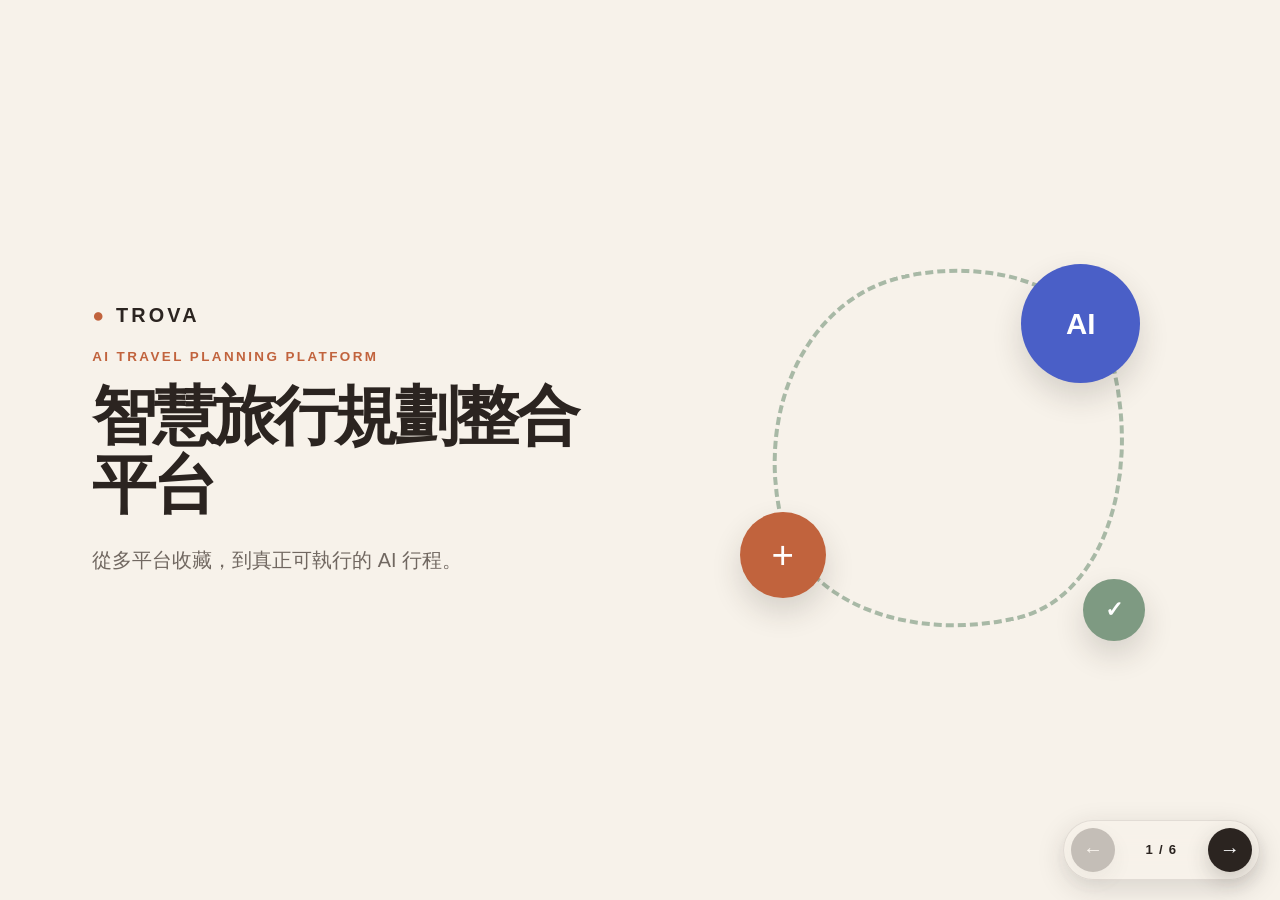
==== trova-slides.html @ 58d669e3 "project slide" ====
<!doctype html>
<html lang="zh-Hant">
<head>
  <meta charset="utf-8">
  <meta name="viewport" content="width=device-width, initial-scale=1">
  <title>Trova｜智慧旅行規劃整合平台</title>
  <style>
    :root {
      --cream: #f7f2ea;
      --terracotta: #c1633d;
      --indigo: #4a5fc7;
      --sage: #7e9a82;
      --warm-black: #2b2420;
      --muted: #716861;
      --paper: #fffdf9;
      --shadow: 0 24px 70px rgba(43, 36, 32, .18);
    }

    * { box-sizing: border-box; }

    html, body {
      width: 100%;
      height: 100%;
      margin: 0;
      overflow: hidden;
      background: #ddd5ca;
      color: var(--warm-black);
      font-family: "Noto Sans TC", "Microsoft JhengHei", sans-serif;
    }

    body {
      display: block;
    }

    .deck {
      position: relative;
      width: 100vw;
      height: 100vh;
      height: 100dvh;
      overflow: hidden;
      background: var(--cream);
    }

    .slide {
      position: absolute;
      inset: 0;
      display: grid;
      padding: 6.6% 7.2%;
      opacity: 0;
      visibility: hidden;
      transform: translateX(3%);
      transition: opacity .38s ease, transform .38s ease, visibility .38s;
      pointer-events: none;
    }

    .slide.active {
      opacity: 1;
      visibility: visible;
      transform: translateX(0);
      pointer-events: auto;
    }

    .eyebrow {
      margin: 0 0 1.1rem;
      color: var(--terracotta);
      font-size: clamp(.7rem, 1.05vw, 1.05rem);
      font-weight: 700;
      letter-spacing: .18em;
      text-transform: uppercase;
    }

    h1, h2, p { margin-top: 0; }

    .cover {
      grid-template-columns: 1.13fr .87fr;
      align-items: center;
    }

    .brand {
      margin: 0 0 1.4rem;
      font-size: clamp(1rem, 1.55vw, 1.55rem);
      font-weight: 800;
      letter-spacing: .16em;
    }

    .brand span { color: var(--terracotta); }

    .cover h1 {
      max-width: 8.5em;
      margin-bottom: 1.5rem;
      font-size: clamp(2.4rem, 5vw, 5.1rem);
      line-height: 1.08;
      letter-spacing: -.055em;
    }

    .subtitle {
      max-width: 28em;
      color: var(--muted);
      font-size: clamp(.95rem, 1.55vw, 1.5rem);
      line-height: 1.65;
    }

    .route-art {
      position: relative;
      width: 100%;
      aspect-ratio: 1;
    }

    .route-line {
      position: absolute;
      inset: 12%;
      border: clamp(3px, .34vw, 5px) dashed rgba(126, 154, 130, .65);
      border-radius: 48% 52% 42% 58% / 58% 38% 62% 42%;
      transform: rotate(-13deg);
    }

    .node {
      position: absolute;
      display: grid;
      place-items: center;
      width: 18%;
      aspect-ratio: 1;
      border-radius: 50%;
      color: white;
      font-weight: 800;
      box-shadow: 0 14px 30px rgba(43, 36, 32, .16);
    }

    .node.start { left: 6%; bottom: 19%; background: var(--terracotta); }
    .node.ai { right: 10%; top: 11%; width: 25%; background: var(--indigo); }
    .node.end { right: 9%; bottom: 10%; width: 13%; background: var(--sage); }
    .node.ai::after { content: "AI"; font-size: clamp(1rem, 2.3vw, 2.3rem); }
    .node.start::after { content: "+"; font-size: clamp(1.3rem, 3vw, 3rem); font-weight: 400; }
    .node.end::after { content: "✓"; font-size: clamp(.8rem, 1.7vw, 1.7rem); }

    .problem {
      grid-template-rows: auto 1fr;
      gap: 5.5%;
    }

    .problem-header {
      display: flex;
      align-items: flex-end;
      justify-content: space-between;
      gap: 3rem;
    }

    .problem h2 {
      max-width: 12em;
      margin-bottom: 0;
      font-size: clamp(2rem, 4.15vw, 4.15rem);
      line-height: 1.12;
      letter-spacing: -.05em;
    }

    .slide-index {
      padding-bottom: .4rem;
      color: var(--sage);
      font-size: clamp(.8rem, 1.1vw, 1.1rem);
      font-weight: 700;
      letter-spacing: .12em;
    }

    .journey {
      display: grid;
      grid-template-columns: 1fr auto 1fr auto 1fr;
      align-items: stretch;
      gap: 2.2%;
    }

    .card {
      position: relative;
      display: grid;
      grid-template-rows: auto 1fr auto;
      align-items: start;
      min-width: 0;
      padding: 9% 9% 8%;
      overflow: hidden;
      border: 1px solid rgba(43, 36, 32, .09);
      border-radius: 1.2rem;
      background: var(--paper);
    }

    .card > div:first-of-type {
      align-self: center;
    }

    .card::before {
      content: attr(data-step);
      color: var(--sage);
      font-size: clamp(.7rem, .9vw, .9rem);
      font-weight: 800;
      letter-spacing: .15em;
    }

    .card h3 {
      margin: 1.1rem 0 .8rem;
      font-size: clamp(1.05rem, 1.75vw, 1.75rem);
      line-height: 1.25;
    }

    .card p {
      margin-bottom: 0;
      color: var(--muted);
      font-size: clamp(.7rem, 1.03vw, 1.03rem);
      line-height: 1.6;
    }

    .platforms {
      align-self: end;
      display: flex;
      flex-wrap: wrap;
      gap: .45rem;
      min-height: 4.9rem;
      margin-top: 1.1rem;
    }

    .platforms.spacer {
      visibility: hidden;
      pointer-events: none;
    }

    .platforms span {
      padding: .4em .7em;
      border-radius: 999px;
      background: var(--cream);
      color: var(--warm-black);
      font-size: clamp(.55rem, .76vw, .76rem);
      font-weight: 700;
    }

    .card.dark { background: var(--warm-black); color: var(--cream); }
    .card.dark::before { color: #b8cbb8; }
    .card.dark p { color: #d9d1c8; }

    .card.indigo {
      border-color: transparent;
      background: var(--indigo);
      color: white;
    }
    .card.indigo::before, .card.indigo p { color: #e6e9ff; }

    .arrow {
      display: grid;
      place-items: center;
      color: var(--terracotta);
      font-size: clamp(1.1rem, 1.8vw, 1.8rem);
      font-weight: 800;
    }

    .research {
      grid-template-rows: auto 1fr;
      gap: 5.5%;
    }

    .research-header {
      display: flex;
      align-items: flex-end;
      justify-content: space-between;
      gap: 3rem;
    }

    .research h2 {
      max-width: 13em;
      margin-bottom: 0;
      font-size: clamp(2rem, 4.15vw, 4.15rem);
      line-height: 1.12;
      letter-spacing: -.05em;
    }

    .research-flow {
      position: relative;
      display: grid;
      grid-template-columns: 1.12fr .88fr;
      align-items: stretch;
      gap: 7%;
      min-height: 0;
    }

    .research-flow::after {
      content: "→";
      position: absolute;
      left: 56%;
      top: 50%;
      display: grid;
      place-items: center;
      width: 5%;
      color: var(--terracotta);
      font-size: clamp(1.3rem, 2vw, 2rem);
      font-weight: 900;
      transform: translate(-50%, -50%);
    }

    .findings {
      display: grid;
      grid-template-columns: 1fr;
      grid-template-rows: repeat(3, 1fr);
      gap: .8rem;
    }

    .finding {
      display: grid;
      grid-template-columns: auto 1fr;
      align-items: start;
      gap: .75rem;
      padding: 1rem;
      border: 1px solid rgba(43, 36, 32, .1);
      border-radius: 1rem;
      background: var(--paper);
    }

    .finding-id {
      display: grid;
      place-items: center;
      min-width: 2.65rem;
      height: 2rem;
      padding: 0 .45rem;
      border-radius: 999px;
      background: rgba(193, 99, 61, .12);
      color: var(--terracotta);
      font-size: clamp(.62rem, .85vw, .85rem);
      font-weight: 900;
    }

    .finding p {
      align-self: center;
      margin: 0;
      font-size: clamp(.72rem, 1.03vw, 1.03rem);
      font-weight: 700;
      line-height: 1.48;
    }

    .bottleneck {
      position: relative;
      display: grid;
      place-items: center;
    }

    .bottleneck::before,
    .bottleneck::after {
      content: "";
      position: absolute;
      left: 50%;
      width: 60%;
      height: 35%;
      border-right: 3px solid var(--terracotta);
      border-left: 3px solid var(--terracotta);
      opacity: .5;
      transform: translateX(-50%);
    }

    .bottleneck::before {
      top: 3%;
      clip-path: polygon(0 0, 100% 0, 62% 100%, 38% 100%);
      background: rgba(193, 99, 61, .08);
    }

    .bottleneck::after {
      bottom: 3%;
      clip-path: polygon(38% 0, 62% 0, 100% 100%, 0 100%);
      background: rgba(193, 99, 61, .08);
    }

    .bottleneck-core {
      z-index: 1;
      display: grid;
      place-items: center;
      width: 92%;
      aspect-ratio: 1;
      padding: 12%;
      border-radius: 50%;
      background: var(--warm-black);
      color: var(--cream);
      text-align: center;
      box-shadow: 0 15px 35px rgba(43, 36, 32, .22);
    }

    .bottleneck-core small {
      display: block;
      margin-bottom: .35rem;
      color: #c9beb4;
      font-size: clamp(.5rem, .72vw, .72rem);
      font-weight: 800;
      letter-spacing: .12em;
    }

    .bottleneck-core strong {
      font-size: clamp(.95rem, 1.55vw, 1.55rem);
      line-height: 1.25;
    }

    .research-conclusion {
      position: relative;
      display: flex;
      flex-direction: column;
      justify-content: center;
      padding: 10%;
      overflow: hidden;
      border-radius: 1.2rem;
      background: var(--indigo);
      color: white;
    }

    .research-conclusion::after {
      content: "02";
      position: absolute;
      right: -.03em;
      bottom: -.28em;
      color: rgba(255, 255, 255, .08);
      font-size: clamp(6rem, 12vw, 12rem);
      font-weight: 900;
      line-height: 1;
    }

    .research-conclusion .label {
      position: relative;
      z-index: 1;
      margin-bottom: 1.25rem;
      color: #dfe3ff;
      font-size: clamp(.65rem, .85vw, .85rem);
      font-weight: 800;
      letter-spacing: .15em;
    }

    .research-conclusion strong {
      position: relative;
      z-index: 1;
      font-size: clamp(1.25rem, 2.15vw, 2.15rem);
      line-height: 1.38;
    }

    .research-conclusion strong span { color: #ffd7c7; }

    .persona-slide {
      grid-template-rows: auto 1fr auto;
      gap: 4.5%;
    }

    .persona-header {
      display: flex;
      align-items: flex-end;
      justify-content: space-between;
      gap: 3rem;
    }

    .persona-slide h2 {
      max-width: 13em;
      margin-bottom: 0;
      font-size: clamp(2rem, 4.15vw, 4.15rem);
      line-height: 1.12;
      letter-spacing: -.05em;
    }

    .persona-grid {
      display: grid;
      grid-template-columns: 1fr 1fr;
      gap: 2.2%;
      min-height: 0;
    }

    .persona {
      display: grid;
      grid-template-columns: auto 1fr;
      align-items: center;
      gap: 6%;
      padding: 5.5%;
      border: 1px solid rgba(43, 36, 32, .1);
      border-radius: 1.25rem;
      background: var(--paper);
    }

    .persona-avatar {
      position: relative;
      display: grid;
      place-items: center;
      width: clamp(5rem, 9vw, 9rem);
      aspect-ratio: 1;
      border-radius: 50%;
      color: white;
    }

    .persona-a .persona-avatar { background: var(--terracotta); }
    .persona-b .persona-avatar { background: var(--sage); }

    .persona-avatar::before {
      content: "";
      position: absolute;
      top: 20%;
      width: 28%;
      aspect-ratio: 1;
      border-radius: 50%;
      background: currentColor;
    }

    .persona-avatar::after {
      content: "";
      position: absolute;
      bottom: 18%;
      width: 54%;
      height: 34%;
      border-radius: 55% 55% 30% 30%;
      background: currentColor;
    }

    .persona-number {
      position: absolute;
      right: -.15rem;
      bottom: .15rem;
      z-index: 1;
      display: grid;
      place-items: center;
      width: 2.1rem;
      height: 2.1rem;
      border: 3px solid var(--paper);
      border-radius: 50%;
      background: var(--warm-black);
      color: white;
      font-size: .65rem;
      font-weight: 900;
    }

    .persona-role {
      margin-bottom: .45rem;
      color: var(--terracotta);
      font-size: clamp(.58rem, .78vw, .78rem);
      font-weight: 900;
      letter-spacing: .14em;
    }

    .persona-b .persona-role { color: var(--sage); }

    .persona h3 {
      margin: 0 0 .9rem;
      font-size: clamp(1.25rem, 2vw, 2rem);
    }

    .persona p {
      margin-bottom: 1rem;
      color: var(--muted);
      font-size: clamp(.75rem, 1.08vw, 1.08rem);
      line-height: 1.55;
    }

    .persona-tags {
      display: flex;
      flex-wrap: wrap;
      gap: .45rem;
    }

    .persona-tags span {
      padding: .42em .7em;
      border-radius: 999px;
      background: var(--cream);
      font-size: clamp(.55rem, .74vw, .74rem);
      font-weight: 800;
    }

    .shared-need {
      position: relative;
      display: grid;
      grid-template-columns: auto 1fr;
      align-items: center;
      gap: 1.25rem;
      width: 72%;
      justify-self: center;
      padding: 1.15rem 1.5rem;
      border-radius: 1rem;
      background: var(--indigo);
      color: white;
      box-shadow: 0 14px 35px rgba(74, 95, 199, .2);
    }

    .shared-need::before,
    .shared-need::after {
      content: "";
      position: absolute;
      top: -1.6rem;
      width: 34%;
      height: 1.6rem;
      border-top: 2px solid rgba(74, 95, 199, .45);
    }

    .shared-need::before {
      left: 13%;
      border-left: 2px solid rgba(74, 95, 199, .45);
      border-radius: .8rem 0 0 0;
    }

    .shared-need::after {
      right: 13%;
      border-right: 2px solid rgba(74, 95, 199, .45);
      border-radius: 0 .8rem 0 0;
    }

    .shared-label {
      color: #dfe3ff;
      font-size: clamp(.58rem, .76vw, .76rem);
      font-weight: 900;
      letter-spacing: .14em;
      white-space: nowrap;
    }

    .shared-need strong {
      font-size: clamp(.92rem, 1.35vw, 1.35rem);
      line-height: 1.4;
    }

    .persona-focus-grid {
      display: grid;
      grid-template-columns: .78fr 1.08fr .88fr;
      gap: 2.2%;
      min-height: 0;
    }

    .persona-profile,
    .persona-details,
    .core-question {
      min-height: 0;
      border-radius: 1.2rem;
    }

    .persona-profile {
      display: flex;
      flex-direction: column;
      align-items: center;
      justify-content: center;
      padding: 9%;
      background: var(--warm-black);
      color: var(--cream);
      text-align: center;
    }

    .persona-profile .persona-avatar {
      width: clamp(5.5rem, 10vw, 10rem);
      margin-bottom: 1.25rem;
      background: var(--terracotta);
    }

    .persona-profile .persona-avatar::before,
    .persona-profile .persona-avatar::after { color: white; }

    .persona-profile .persona-role {
      color: #d7c8bd;
    }

    .persona-profile h3 {
      margin: 0 0 1.2rem;
      font-size: clamp(1.45rem, 2.35vw, 2.35rem);
    }

    .persona-attributes {
      display: flex;
      flex-wrap: wrap;
      justify-content: center;
      gap: .45rem;
    }

    .persona-attributes span {
      padding: .42em .68em;
      border: 1px solid rgba(255, 255, 255, .14);
      border-radius: 999px;
      color: #e7ddd5;
      font-size: clamp(.54rem, .72vw, .72rem);
      font-weight: 800;
    }

    .persona-details {
      display: grid;
      grid-template-rows: 1fr 1fr;
      gap: .8rem;
    }

    .persona-detail {
      display: grid;
      grid-template-columns: auto 1fr;
      align-items: center;
      gap: 1rem;
      padding: 6.5%;
      border: 1px solid rgba(43, 36, 32, .1);
      border-radius: 1rem;
      background: var(--paper);
    }

    .detail-mark {
      display: grid;
      place-items: center;
      width: 3rem;
      height: 3rem;
      border-radius: 50%;
      background: rgba(126, 154, 130, .16);
      color: var(--sage);
      font-size: 1.15rem;
      font-weight: 900;
    }

    .persona-detail.pain .detail-mark {
      background: rgba(193, 99, 61, .13);
      color: var(--terracotta);
    }

    .persona-detail small {
      display: block;
      margin-bottom: .42rem;
      color: var(--sage);
      font-size: clamp(.55rem, .72vw, .72rem);
      font-weight: 900;
      letter-spacing: .14em;
    }

    .persona-detail.pain small { color: var(--terracotta); }

    .persona-detail p {
      margin: 0;
      color: var(--muted);
      font-size: clamp(.72rem, 1vw, 1rem);
      font-weight: 700;
      line-height: 1.52;
    }

    .core-question {
      position: relative;
      display: flex;
      flex-direction: column;
      justify-content: center;
      padding: 10%;
      overflow: hidden;
      background: var(--indigo);
      color: white;
    }

    .core-question::after {
      content: "?";
      position: absolute;
      right: -.03em;
      bottom: -.28em;
      color: rgba(255, 255, 255, .08);
      font-size: clamp(8rem, 15vw, 15rem);
      font-weight: 900;
      line-height: 1;
    }

    .core-question small {
      position: relative;
      z-index: 1;
      margin-bottom: 1.25rem;
      color: #dfe3ff;
      font-size: clamp(.6rem, .8vw, .8rem);
      font-weight: 900;
      letter-spacing: .15em;
    }

    .core-question strong {
      position: relative;
      z-index: 1;
      font-size: clamp(1.2rem, 2vw, 2rem);
      line-height: 1.48;
    }

    .core-question strong span { color: #ffd7c7; }

    .decision-slide {
      grid-template-rows: auto 1fr auto;
      gap: 4.2%;
    }

    .decision-header {
      display: flex;
      align-items: flex-end;
      justify-content: space-between;
      gap: 3rem;
    }

    .decision-slide h2 {
      max-width: 13em;
      margin-bottom: 0;
      font-size: clamp(2rem, 4.15vw, 4.15rem);
      line-height: 1.12;
      letter-spacing: -.05em;
    }

    .decision-flow {
      display: grid;
      grid-template-columns: 1fr .72fr 1fr;
      gap: 2.2%;
      align-self: center;
      width: 100%;
      height: auto;
      min-height: 0;
    }

    .false-finish,
    .true-finish,
    .decision-gap {
      min-height: 0;
      border-radius: 1.2rem;
    }

    .false-finish,
    .true-finish {
      display: grid;
      grid-template-rows: auto auto;
      align-content: center;
      gap: 1.1rem;
      padding: 5.5%;
      border: 1px solid rgba(43, 36, 32, .1);
      background: var(--paper);
    }

    .true-finish {
      border-color: transparent;
      background: var(--indigo);
      color: white;
    }

    .flow-label {
      display: flex;
      flex-direction: column;
      align-items: flex-start;
      gap: .35rem;
    }

    .flow-label span {
      color: var(--terracotta);
      font-size: clamp(.58rem, .78vw, .78rem);
      font-weight: 900;
      letter-spacing: .14em;
    }

    .true-finish .flow-label span { color: #dfe3ff; }

    .flow-label strong {
      font-size: clamp(1.05rem, 1.65vw, 1.65rem);
    }

    .saved-list {
      display: grid;
      align-content: center;
      gap: .58rem;
    }

    .saved-place {
      display: grid;
      grid-template-columns: auto 1fr auto;
      align-items: center;
      gap: .72rem;
      padding: .7rem .82rem;
      border-radius: .75rem;
      background: var(--cream);
    }

    .place-dot {
      width: .72rem;
      height: .72rem;
      border-radius: 50%;
      background: var(--terracotta);
    }

    .saved-place strong {
      font-size: clamp(.68rem, .93vw, .93rem);
    }

    .saved-place small {
      color: var(--muted);
      font-size: clamp(.5rem, .67vw, .67rem);
      font-weight: 700;
    }

    .decision-gap {
      display: grid;
      grid-template-rows: auto auto;
      align-content: center;
      gap: 1.1rem;
      padding: 6%;
      background: var(--warm-black);
      color: var(--cream);
    }

    .decision-gap .flow-label span {
      color: #c9beb4;
    }

    .constraints-list {
      display: grid;
      grid-template-columns: 1fr 1fr;
      align-content: center;
      gap: .55rem;
    }

    .constraint {
      display: flex;
      align-items: center;
      gap: .55rem;
      padding: .68rem .75rem;
      border: 1px solid rgba(255, 255, 255, .12);
      border-radius: .7rem;
      font-size: clamp(.65rem, .9vw, .9rem);
      font-weight: 800;
    }

    .constraint::before {
      content: "!";
      display: grid;
      place-items: center;
      width: 1.35rem;
      height: 1.35rem;
      flex: 0 0 auto;
      border-radius: 50%;
      background: var(--terracotta);
      color: white;
      font-size: .72rem;
    }

    .timeline {
      position: relative;
      display: grid;
      align-content: center;
      gap: .52rem;
      padding-left: 1.3rem;
    }

    .timeline::before {
      content: "";
      position: absolute;
      left: .38rem;
      top: 16%;
      bottom: 16%;
      width: 2px;
      background: rgba(255, 255, 255, .38);
    }

    .time-slot {
      position: relative;
      display: grid;
      grid-template-columns: auto 1fr;
      gap: .72rem;
      align-items: center;
      padding: .68rem .78rem;
      border-radius: .72rem;
      background: rgba(255, 255, 255, .12);
    }

    .time-slot::before {
      content: "";
      position: absolute;
      left: -1.15rem;
      width: .62rem;
      height: .62rem;
      border: 2px solid var(--indigo);
      border-radius: 50%;
      background: white;
    }

    .time-slot time {
      color: #dfe3ff;
      font-size: clamp(.52rem, .7vw, .7rem);
      font-weight: 900;
    }

    .time-slot strong {
      font-size: clamp(.68rem, .93vw, .93rem);
    }

    .decision-statement {
      display: flex;
      align-items: center;
      justify-content: center;
      gap: .8rem;
      color: var(--warm-black);
      font-size: clamp(.78rem, 1.2vw, 1.2rem);
      line-height: 1.45;
      text-align: center;
    }

    .decision-statement span {
      color: var(--indigo);
      font-weight: 900;
    }

    .intervention-slide {
      grid-template-rows: auto 1fr;
      gap: 5%;
    }

    .intervention-header {
      display: flex;
      align-items: flex-end;
      justify-content: space-between;
      gap: 3rem;
    }

    .intervention-slide h2 {
      max-width: 14em;
      margin-bottom: 0;
      font-size: clamp(2rem, 4.15vw, 4.15rem);
      line-height: 1.12;
      letter-spacing: -.05em;
    }

    .journey-track {
      position: relative;
      display: grid;
      grid-template-columns: .86fr 1.28fr .86fr;
      align-items: center;
      gap: 2.4%;
      min-height: 0;
    }

    .journey-track::before {
      content: "";
      position: absolute;
      left: 8%;
      right: 8%;
      top: 50%;
      height: 3px;
      background: rgba(126, 154, 130, .34);
      transform: translateY(-50%);
    }

    .journey-stage {
      position: relative;
      z-index: 1;
      display: grid;
      grid-template-rows: auto auto 1fr;
      gap: .75rem;
      padding: 8%;
      border: 1px solid rgba(43, 36, 32, .1);
      border-radius: 1.15rem;
      background: var(--paper);
    }

    .journey-stage.active {
      grid-template-rows: auto auto auto 1fr;
      padding: 7%;
      border-color: transparent;
      background: var(--indigo);
      color: white;
      box-shadow: 0 20px 45px rgba(74, 95, 199, .22);
      transform: scale(1.04);
    }

    .stage-number {
      display: grid;
      place-items: center;
      width: 2.2rem;
      height: 2.2rem;
      border-radius: 50%;
      background: rgba(126, 154, 130, .17);
      color: var(--sage);
      font-size: clamp(.62rem, .82vw, .82rem);
      font-weight: 900;
    }

    .journey-stage.active .stage-number {
      background: rgba(255, 255, 255, .16);
      color: white;
    }

    .journey-stage h3 {
      margin: 0;
      font-size: clamp(1.15rem, 1.8vw, 1.8rem);
      line-height: 1.28;
    }

    .journey-stage p {
      margin: 0;
      color: var(--muted);
      font-size: clamp(.7rem, 1vw, 1rem);
      line-height: 1.55;
    }

    .journey-stage.active p { color: #e1e5ff; }

    .intervention-flag {
      width: max-content;
      padding: .48em .72em;
      border-radius: 999px;
      background: rgba(255, 255, 255, .15);
      color: #f0f2ff;
      font-size: clamp(.52rem, .7vw, .7rem);
      font-weight: 900;
      letter-spacing: .12em;
    }

    .decision-factors {
      align-self: end;
      display: grid;
      grid-template-columns: 1fr 1fr;
      gap: .45rem;
      margin-top: .35rem;
    }

    .decision-factors span {
      display: flex;
      align-items: center;
      gap: .45rem;
      padding: .62rem .72rem;
      border-radius: .65rem;
      background: rgba(255, 255, 255, .12);
      font-size: clamp(.58rem, .8vw, .8rem);
      font-weight: 800;
    }

    .decision-factors span::before {
      content: "";
      width: .48rem;
      height: .48rem;
      flex: 0 0 auto;
      border-radius: 50%;
      background: #ffd7c7;
    }

    .backup-plan {
      align-self: end;
      display: flex;
      align-items: center;
      gap: .5rem;
      margin-top: .75rem;
      color: var(--sage);
      font-size: clamp(.62rem, .83vw, .83rem);
      font-weight: 900;
    }

    .backup-plan::before {
      content: "+";
      display: grid;
      place-items: center;
      width: 1.4rem;
      height: 1.4rem;
      border-radius: 50%;
      background: rgba(126, 154, 130, .17);
    }

    .controls {
      position: fixed;
      right: max(1.25rem, env(safe-area-inset-right));
      bottom: max(1.25rem, env(safe-area-inset-bottom));
      z-index: 10;
      display: flex;
      align-items: center;
      gap: .8rem;
      padding: .45rem;
      border: 1px solid rgba(43, 36, 32, .1);
      border-radius: 999px;
      background: rgba(247, 242, 234, .88);
      box-shadow: 0 8px 28px rgba(43, 36, 32, .15);
      backdrop-filter: blur(12px);
    }

    .control {
      display: grid;
      place-items: center;
      width: 2.75rem;
      height: 2.75rem;
      border: 0;
      border-radius: 50%;
      background: var(--warm-black);
      color: white;
      font-size: 1.25rem;
      cursor: pointer;
      box-shadow: 0 8px 22px rgba(43, 36, 32, .22);
      transition: transform .18s, opacity .18s, background .18s;
    }

    .control:hover:not(:disabled) { transform: translateY(-2px); background: var(--terracotta); }
    .control:focus-visible { outline: 3px solid var(--indigo); outline-offset: 3px; }
    .control:disabled { opacity: .25; cursor: default; }

    .counter {
      min-width: 4.2rem;
      color: var(--warm-black);
      font-size: .82rem;
      font-weight: 800;
      text-align: center;
      letter-spacing: .1em;
    }

    .rotate-hint {
      display: none;
    }

    @media (max-aspect-ratio: 4/3) {
      .slide { padding: 6.6% 7.2%; }
    }

    /* Mobile portrait: a true single-slide 9:16 layout, never a scrolling page. */
    @media (max-width: 700px) and (orientation: portrait) {
      .deck {
        width: 100vw;
        height: 100vh;
        height: 100dvh;
      }

      .slide {
        padding: 10% 8%;
      }

      .cover {
        grid-template-columns: 1fr;
        grid-template-rows: 1.08fr .92fr;
        align-items: center;
      }

      .brand {
        margin-bottom: .8rem;
        font-size: clamp(.75rem, 3.5vw, 1rem);
      }

      .eyebrow {
        margin-bottom: .65rem;
        font-size: clamp(.58rem, 2.7vw, .78rem);
      }

      .cover h1 {
        max-width: 7.4em;
        margin-bottom: .85rem;
        font-size: clamp(2rem, 10vw, 3.5rem);
      }

      .subtitle {
        max-width: 19em;
        font-size: clamp(.78rem, 3.5vw, 1rem);
        line-height: 1.55;
      }

      .route-art {
        justify-self: center;
        width: min(82%, 30vh);
      }

      .problem {
        grid-template-rows: auto 1fr;
        gap: 4%;
      }

      .problem-header {
        align-items: flex-end;
        gap: 1rem;
      }

      .problem h2 {
        font-size: clamp(1.65rem, 8vw, 2.45rem);
      }

      .research {
        grid-template-rows: auto 1fr;
        gap: 3.5%;
      }

      .research-header {
        align-items: flex-end;
        gap: 1rem;
      }

      .research h2 {
        font-size: clamp(1.55rem, 7.4vw, 2.25rem);
      }

      .research-flow {
        grid-template-columns: 1fr;
        grid-template-rows: 1fr .72fr;
        gap: 2.2%;
      }

      .research-flow::after {
        left: 50%;
        top: 59%;
        content: "↓";
        font-size: .8rem;
      }

      .findings { gap: .4rem; }

      .finding {
        grid-template-columns: 1fr;
        gap: .25rem;
        padding: .62rem;
        border-radius: .7rem;
      }

      .finding-id {
        min-width: 2rem;
        width: max-content;
        height: 1.35rem;
        font-size: .52rem;
      }

      .finding p {
        font-size: clamp(.58rem, 2.45vw, .72rem);
        line-height: 1.35;
      }

      .bottleneck {
        min-height: 4rem;
      }

      .bottleneck::before,
      .bottleneck::after {
        top: 50%;
        width: 26%;
        height: 65%;
        border: 0;
        border-top: 2px solid var(--terracotta);
        transform: translate(-50%, -50%) rotate(90deg);
      }

      .bottleneck::after { display: none; }

      .bottleneck-core {
        width: auto;
        height: 3.65rem;
        aspect-ratio: auto;
        padding: .5rem 1.2rem;
        border-radius: 999px;
      }

      .bottleneck-core small {
        margin-bottom: .12rem;
        font-size: .46rem;
      }

      .bottleneck-core strong { font-size: .82rem; }

      .research-conclusion {
        padding: 7%;
        border-radius: .85rem;
      }

      .research-conclusion .label {
        margin-bottom: .55rem;
        font-size: .52rem;
      }

      .research-conclusion strong {
        max-width: 14em;
        font-size: clamp(.9rem, 4.1vw, 1.2rem);
      }

      .persona-slide {
        grid-template-rows: auto 1fr auto;
        gap: 2.7%;
      }

      .persona-header {
        align-items: flex-end;
        gap: 1rem;
      }

      .persona-slide h2 {
        font-size: clamp(1.55rem, 7.4vw, 2.25rem);
      }

      .persona-grid {
        grid-template-columns: 1fr;
        grid-template-rows: 1fr 1fr;
        gap: 2%;
      }

      .persona {
        grid-template-columns: auto 1fr;
        gap: 5%;
        padding: 4.5%;
        border-radius: .8rem;
      }

      .persona-avatar {
        width: clamp(3.8rem, 18vw, 5.2rem);
      }

      .persona-number {
        width: 1.55rem;
        height: 1.55rem;
        border-width: 2px;
        font-size: .48rem;
      }

      .persona-role {
        margin-bottom: .2rem;
        font-size: .48rem;
      }

      .persona h3 {
        margin-bottom: .35rem;
        font-size: clamp(.9rem, 4vw, 1.15rem);
      }

      .persona p {
        margin-bottom: .42rem;
        font-size: clamp(.58rem, 2.45vw, .72rem);
        line-height: 1.38;
      }

      .persona-tags { gap: .22rem; }

      .persona-tags span {
        padding: .28em .5em;
        font-size: .48rem;
      }

      .shared-need {
        grid-template-columns: 1fr;
        gap: .25rem;
        width: 100%;
        padding: .75rem 1rem;
        border-radius: .75rem;
      }

      .shared-need::before,
      .shared-need::after { display: none; }

      .shared-label { font-size: .48rem; }
      .shared-need strong { font-size: clamp(.72rem, 3vw, .9rem); }

      .persona-focus-grid {
        grid-template-columns: 1fr;
        grid-template-rows: .8fr 1fr .82fr;
        gap: 1.5%;
      }

      .persona-profile {
        display: grid;
        grid-template-columns: auto 1fr;
        grid-template-rows: auto auto;
        column-gap: 5%;
        padding: 4.5%;
        border-radius: .8rem;
        text-align: left;
      }

      .persona-profile .persona-avatar {
        grid-row: 1 / 3;
        width: clamp(3.5rem, 17vw, 4.8rem);
        margin: 0;
      }

      .persona-profile .persona-role {
        align-self: end;
        margin-bottom: .12rem;
        font-size: .44rem;
      }

      .persona-profile h3 {
        align-self: start;
        margin: 0;
        font-size: 1rem;
      }

      .persona-attributes {
        grid-column: 1 / -1;
        justify-content: flex-start;
        margin-top: .35rem;
      }

      .persona-attributes span {
        padding: .28em .52em;
        font-size: .45rem;
      }

      .persona-details { gap: .35rem; }

      .persona-detail {
        gap: .55rem;
        padding: 4%;
        border-radius: .65rem;
      }

      .detail-mark {
        width: 1.8rem;
        height: 1.8rem;
        font-size: .75rem;
      }

      .persona-detail small {
        margin-bottom: .12rem;
        font-size: .43rem;
      }

      .persona-detail p {
        font-size: clamp(.53rem, 2.25vw, .67rem);
        line-height: 1.34;
      }

      .core-question {
        padding: 6%;
        border-radius: .75rem;
      }

      .core-question small {
        margin-bottom: .4rem;
        font-size: .45rem;
      }

      .core-question strong {
        max-width: 17em;
        font-size: clamp(.82rem, 3.7vw, 1.05rem);
      }

      .decision-slide {
        grid-template-rows: auto 1fr auto;
        gap: 2.5%;
      }

      .decision-header {
        align-items: flex-end;
        gap: 1rem;
      }

      .decision-slide h2 {
        font-size: clamp(1.55rem, 7.4vw, 2.25rem);
      }

      .decision-flow {
        grid-template-columns: 1fr;
        grid-template-rows: 1fr .68fr 1fr;
        align-self: stretch;
        height: auto;
        gap: 1.3%;
      }

      .false-finish,
      .true-finish {
        grid-template-rows: auto 1fr;
        align-content: stretch;
        gap: .35rem;
        padding: 4.2%;
        border-radius: .75rem;
      }

      .flow-label span { font-size: .46rem; }
      .flow-label strong { font-size: .86rem; }
      .saved-list { grid-template-columns: repeat(3, 1fr); gap: .3rem; }

      .saved-place {
        grid-template-columns: auto 1fr;
        gap: .35rem;
        padding: .48rem;
        border-radius: .5rem;
      }

      .saved-place small { display: none; }
      .place-dot { width: .48rem; height: .48rem; }
      .saved-place strong { font-size: .58rem; }

      .decision-gap {
        grid-template-columns: 1fr;
        grid-template-rows: auto 1fr;
        align-content: stretch;
        gap: .3rem;
        padding: 4%;
        border-radius: .75rem;
      }

      .constraints-list {
        grid-template-columns: repeat(2, 1fr);
        align-content: center;
        gap: .3rem;
      }

      .constraint {
        justify-content: center;
        gap: .3rem;
        padding: .45rem .3rem;
        border-radius: .5rem;
        font-size: .54rem;
      }

      .constraint::before {
        width: 1rem;
        height: 1rem;
        font-size: .55rem;
      }

      .timeline {
        grid-template-columns: repeat(3, 1fr);
        gap: .3rem;
        padding-left: 0;
      }

      .timeline::before,
      .time-slot::before { display: none; }

      .time-slot {
        grid-template-columns: 1fr;
        gap: .15rem;
        padding: .45rem;
        border-radius: .5rem;
      }

      .time-slot time { font-size: .45rem; }
      .time-slot strong { font-size: .56rem; }

      .decision-statement {
        font-size: clamp(.62rem, 2.6vw, .78rem);
      }

      .intervention-slide {
        grid-template-rows: auto 1fr;
        gap: 3%;
      }

      .intervention-header {
        align-items: flex-end;
        gap: 1rem;
      }

      .intervention-slide h2 {
        font-size: clamp(1.5rem, 7.1vw, 2.2rem);
      }

      .journey-track {
        grid-template-columns: 1fr;
        grid-template-rows: .72fr 1.35fr .72fr;
        gap: 1.7%;
      }

      .journey-track::before {
        left: 50%;
        right: auto;
        top: 5%;
        bottom: 5%;
        width: 2px;
        height: auto;
        transform: translateX(-50%);
      }

      .journey-stage {
        grid-template-columns: auto 1fr;
        grid-template-rows: auto 1fr;
        column-gap: .65rem;
        row-gap: .25rem;
        padding: 4.2%;
        border-radius: .72rem;
      }

      .journey-stage.active {
        grid-template-columns: auto 1fr;
        grid-template-rows: auto auto 1fr;
        padding: 4.5%;
        transform: none;
      }

      .stage-number {
        grid-row: 1 / 3;
        width: 1.65rem;
        height: 1.65rem;
        font-size: .52rem;
      }

      .journey-stage.active .stage-number { grid-row: 1 / 4; }
      .journey-stage h3 { font-size: .88rem; }

      .journey-stage p {
        font-size: clamp(.53rem, 2.25vw, .66rem);
        line-height: 1.35;
      }

      .intervention-flag {
        grid-column: 2;
        padding: .36em .6em;
        font-size: .43rem;
      }

      .decision-factors {
        grid-column: 2;
        grid-template-columns: repeat(4, 1fr);
        gap: .25rem;
        margin-top: .1rem;
      }

      .decision-factors span {
        justify-content: center;
        gap: .2rem;
        padding: .42rem .25rem;
        border-radius: .45rem;
        font-size: .48rem;
      }

      .decision-factors span::before { width: .32rem; height: .32rem; }

      .backup-plan {
        grid-column: 2;
        margin-top: .25rem;
        font-size: .5rem;
      }

      .backup-plan::before { width: 1rem; height: 1rem; }

      .slide-index {
        padding-bottom: .2rem;
        font-size: .62rem;
      }

      .journey {
        grid-template-columns: 1fr;
        grid-template-rows: 1fr auto 1fr auto 1fr;
        gap: 1.2%;
        min-height: 0;
      }

      .card {
        display: grid;
        grid-template-columns: 1fr;
        grid-template-rows: auto 1fr auto;
        align-content: stretch;
        padding: 5.5% 6%;
        border-radius: .8rem;
      }

      .card::before {
        font-size: clamp(.5rem, 2vw, .64rem);
      }

      .card h3 {
        margin: .35rem 0 .25rem;
        font-size: clamp(.9rem, 4vw, 1.2rem);
      }

      .card p {
        font-size: clamp(.62rem, 2.65vw, .78rem);
        line-height: 1.42;
      }

      .platforms {
        gap: .25rem;
        min-height: 2.7rem;
        margin-top: .45rem;
      }

      .platforms span {
        padding: .28em .52em;
        font-size: clamp(.46rem, 1.9vw, .58rem);
      }

      .arrow {
        height: 1rem;
        font-size: 0;
      }

      .arrow::after {
        content: "↓";
        font-size: .85rem;
      }

      .controls {
        right: max(.65rem, env(safe-area-inset-right));
        bottom: max(.65rem, env(safe-area-inset-bottom));
        gap: .55rem;
        padding: .35rem;
      }

      .control {
        width: 2.5rem;
        height: 2.5rem;
      }

      .counter {
        min-width: 3.5rem;
        font-size: .7rem;
      }
    }

    @media (max-height: 480px) and (orientation: landscape) {
      .controls {
        right: max(.45rem, env(safe-area-inset-right));
        bottom: max(.35rem, env(safe-area-inset-bottom));
      }
      .control { width: 2.2rem; height: 2.2rem; }
    }

    @media print {
      html, body { height: auto; overflow: visible; background: white; }
      body { display: block; }
      .deck { width: 100vw; box-shadow: none; overflow: visible; }
      .slide { position: relative; width: 100vw; height: 56.25vw; opacity: 1; visibility: visible; transform: none; page-break-after: always; }
      .controls { display: none; }
    }
  </style>
</head>
<body>
  <main class="deck" aria-label="Trova 專題簡報">
    <section class="slide cover active" aria-label="封面">
      <div>
        <p class="brand"><span>●</span> TROVA</p>
        <p class="eyebrow">AI Travel Planning Platform</p>
        <h1>智慧旅行規劃整合平台</h1>
        <p class="subtitle">從多平台收藏，到真正可執行的 AI 行程。</p>
      </div>
      <div class="route-art" aria-hidden="true">
        <div class="route-line"></div>
        <div class="node start"></div>
        <div class="node ai"></div>
        <div class="node end"></div>
      </div>
    </section>

    <section class="slide problem" aria-label="第一面：核心問題">
      <header class="problem-header">
        <div>
          <p class="eyebrow">The Problem</p>
          <h2>找到景點，<br>不代表排得成行程</h2>
        </div>
        <div class="slide-index">01 — WHY</div>
      </header>

      <div class="journey">
        <article class="card" data-step="DISCOVER">
          <div>
            <h3>收藏散落各處</h3>
            <p>靈感越來越多，卻分散在不同平台，難以統一整理。</p>
          </div>
          <div class="platforms" aria-label="常見平台">
            <span>Instagram</span><span>YouTube</span><span>Google Maps</span><span>Threads</span><span>TikTok</span><span>Facebook</span><span>小紅書</span>
          </div>
        </article>

        <div class="arrow" aria-hidden="true">→</div>

        <article class="card dark" data-step="VERIFY">
          <div>
            <h3>反覆交叉確認</h3>
            <p>交通、營業時間、天氣與體力，每一項都會牽動整天安排。</p>
          </div>
          <div class="platforms spacer" aria-hidden="true"></div>
        </article>

        <div class="arrow" aria-hidden="true">→</div>

        <article class="card indigo" data-step="RESULT">
          <div>
            <h3>陷入決策疲勞</h3>
            <p>真正耗時的不是「去哪裡」，而是如何把想去的地方排得順。</p>
          </div>
          <div class="platforms spacer" aria-hidden="true"></div>
        </article>
      </div>
    </section>

    <section class="slide research" aria-label="第二面：研究發現">
      <header class="research-header">
        <div>
          <p class="eyebrow">Research Findings</p>
          <h2>研究證實：最大的黑洞是順路串接</h2>
        </div>
        <div class="slide-index">02 — RESEARCH</div>
      </header>

      <div class="research-flow">
        <div class="findings" aria-label="研究發現">
          <article class="finding">
            <span class="finding-id">T1</span>
            <p>順路串接，是整段規劃中最耗時的階段。</p>
          </article>
          <article class="finding">
            <span class="finding-id">T2</span>
            <p>多平台瀏覽，造成資訊可信度的落差。</p>
          </article>
          <article class="finding">
            <span class="finding-id">T3</span>
            <p>收藏與真正可執行的行程之間存在斷鏈。</p>
          </article>
        </div>

        <aside class="research-conclusion">
          <span class="label">CORE INSIGHT</span>
          <strong>問題不在缺少景點，<br>而在缺少<span>可執行的排序判準</span>。</strong>
        </aside>
      </div>
    </section>

    <section class="slide persona-slide" aria-label="第三面：旅客人物誌">
      <header class="persona-header">
        <div>
          <p class="eyebrow">Persona Focus</p>
          <h2>他不缺靈感，缺的是把收藏排成行程</h2>
        </div>
        <div class="slide-index">03 — PERSONA</div>
      </header>

      <div class="persona-focus-grid">
        <article class="persona-profile">
          <div class="persona-avatar" aria-hidden="true"></div>
          <div class="persona-role">INDEPENDENT TRAVEL PLANNER</div>
          <h3>林思妤</h3>
          <div class="persona-attributes">
            <span>26–35 歲</span>
            <span>伴侶自由行</span>
            <span>每年 2–4 次</span>
          </div>
        </article>

        <div class="persona-details">
          <article class="persona-detail need">
            <span class="detail-mark">✓</span>
            <div>
              <small>MAIN NEED</small>
              <p>統一管理多平台資訊，快速評估距離、交通與天氣，同時保留規劃成就感。</p>
            </div>
          </article>
          <article class="persona-detail pain">
            <span class="detail-mark">!</span>
            <div>
              <small>MAIN PAIN</small>
              <p>資訊散落各平台；景點排序與行程可行性的評估相當耗時。</p>
            </div>
          </article>
        </div>

        <aside class="core-question">
          <small>CORE QUESTION</small>
          <strong>如何把眾多收藏的景點，<span>串接成一個可行的行程？</span></strong>
        </aside>
      </div>
    </section>

    <section class="slide decision-slide" aria-label="第四面：決策斷層">
      <header class="decision-header">
        <div>
          <p class="eyebrow">The Decision Gap</p>
          <h2>核心問題不是搜尋，而是決策</h2>
        </div>
        <div class="slide-index">04 — DECISION GAP</div>
      </header>

      <div class="decision-flow">
        <section class="false-finish" aria-label="錯誤終點：收藏完成">
          <div class="flow-label">
            <span>FALSE FINISH</span>
            <strong>收藏完成</strong>
          </div>
          <div class="saved-list">
            <div class="saved-place"><i class="place-dot"></i><strong>山城景觀台</strong><small>已收藏</small></div>
            <div class="saved-place"><i class="place-dot"></i><strong>海岸咖啡店</strong><small>已收藏</small></div>
            <div class="saved-place"><i class="place-dot"></i><strong>森林步道</strong><small>已收藏</small></div>
          </div>
        </section>

        <section class="decision-gap" aria-label="決策卡關條件">
          <div class="flow-label">
            <span>DECISION GAP</span>
            <strong>決策卡關</strong>
          </div>
          <div class="constraints-list">
            <div class="constraint">景點分天</div>
            <div class="constraint">路線排序</div>
            <div class="constraint">交通銜接</div>
            <div class="constraint">時間衝突</div>
          </div>
        </section>

        <section class="true-finish" aria-label="真正終點：可執行選擇">
          <div class="flow-label">
            <span>TRUE FINISH</span>
            <strong>可執行選擇</strong>
          </div>
          <div class="timeline">
            <div class="time-slot"><time>09:00</time><strong>森林步道</strong></div>
            <div class="time-slot"><time>12:30</time><strong>海岸咖啡店</strong></div>
            <div class="time-slot"><time>16:10</time><strong>山城景觀台</strong></div>
          </div>
        </section>
      </div>

      <p class="decision-statement">平台的價值不只是聚合資訊，而是協助使用者做出<span>可執行的選擇</span>。</p>
    </section>

    <section class="slide intervention-slide" aria-label="第五面：平台介入時刻">
      <header class="intervention-header">
        <div>
          <p class="eyebrow">The Key Intervention</p>
          <h2>平台介入「整理與排序」的關鍵時刻</h2>
        </div>
        <div class="slide-index">05 — JOURNEY</div>
      </header>

      <div class="journey-track">
        <article class="journey-stage">
          <span class="stage-number">01</span>
          <h3>蒐集與收藏</h3>
          <p>資訊分散在不同平台，收藏內容難以重新找回。</p>
        </article>

        <article class="journey-stage active">
          <span class="stage-number">02</span>
          <h3>整理與排序</h3>
          <span class="intervention-flag">TROVA INTERVENES HERE</span>
          <div class="decision-factors" aria-label="四項整合判斷條件">
            <span>距離</span>
            <span>交通</span>
            <span>天氣</span>
            <span>營業時間</span>
          </div>
        </article>

        <article class="journey-stage">
          <span class="stage-number">03</span>
          <h3>確認與定案</h3>
          <p>除了主行程，也需要能因應變動的候補選項。</p>
          <div class="backup-plan">主行程＋候補選項</div>
        </article>
      </div>
    </section>
  </main>

  <nav class="controls" aria-label="投影片控制">
    <button class="control" id="previous" type="button" aria-label="上一頁">←</button>
    <span class="counter" id="counter" aria-live="polite">1 / 2</span>
    <button class="control" id="next" type="button" aria-label="下一頁">→</button>
  </nav>

  <script>
    const slides = [...document.querySelectorAll('.slide')];
    const previous = document.querySelector('#previous');
    const next = document.querySelector('#next');
    const counter = document.querySelector('#counter');
    let current = 0;
    let touchStartX = 0;
    let touchStartY = 0;

    function showSlide(index) {
      current = Math.max(0, Math.min(index, slides.length - 1));
      slides.forEach((slide, i) => slide.classList.toggle('active', i === current));
      previous.disabled = current === 0;
      next.disabled = current === slides.length - 1;
      counter.textContent = `${current + 1} / ${slides.length}`;
    }

    previous.addEventListener('click', () => showSlide(current - 1));
    next.addEventListener('click', () => showSlide(current + 1));

    document.addEventListener('keydown', (event) => {
      if (['ArrowRight', 'PageDown', ' '].includes(event.key)) {
        event.preventDefault();
        showSlide(current + 1);
      }
      if (['ArrowLeft', 'PageUp'].includes(event.key)) {
        event.preventDefault();
        showSlide(current - 1);
      }
      if (event.key === 'Home') showSlide(0);
      if (event.key === 'End') showSlide(slides.length - 1);
    });

    document.querySelector('.deck').addEventListener('touchstart', (event) => {
      const touch = event.changedTouches[0];
      touchStartX = touch.clientX;
      touchStartY = touch.clientY;
    }, { passive: true });

    document.querySelector('.deck').addEventListener('touchend', (event) => {
      const touch = event.changedTouches[0];
      const deltaX = touch.clientX - touchStartX;
      const deltaY = touch.clientY - touchStartY;

      if (Math.abs(deltaX) > 45 && Math.abs(deltaX) > Math.abs(deltaY) * 1.25) {
        showSlide(current + (deltaX < 0 ? 1 : -1));
      }
    }, { passive: true });

    showSlide(0);
  </script>
</body>
</html>
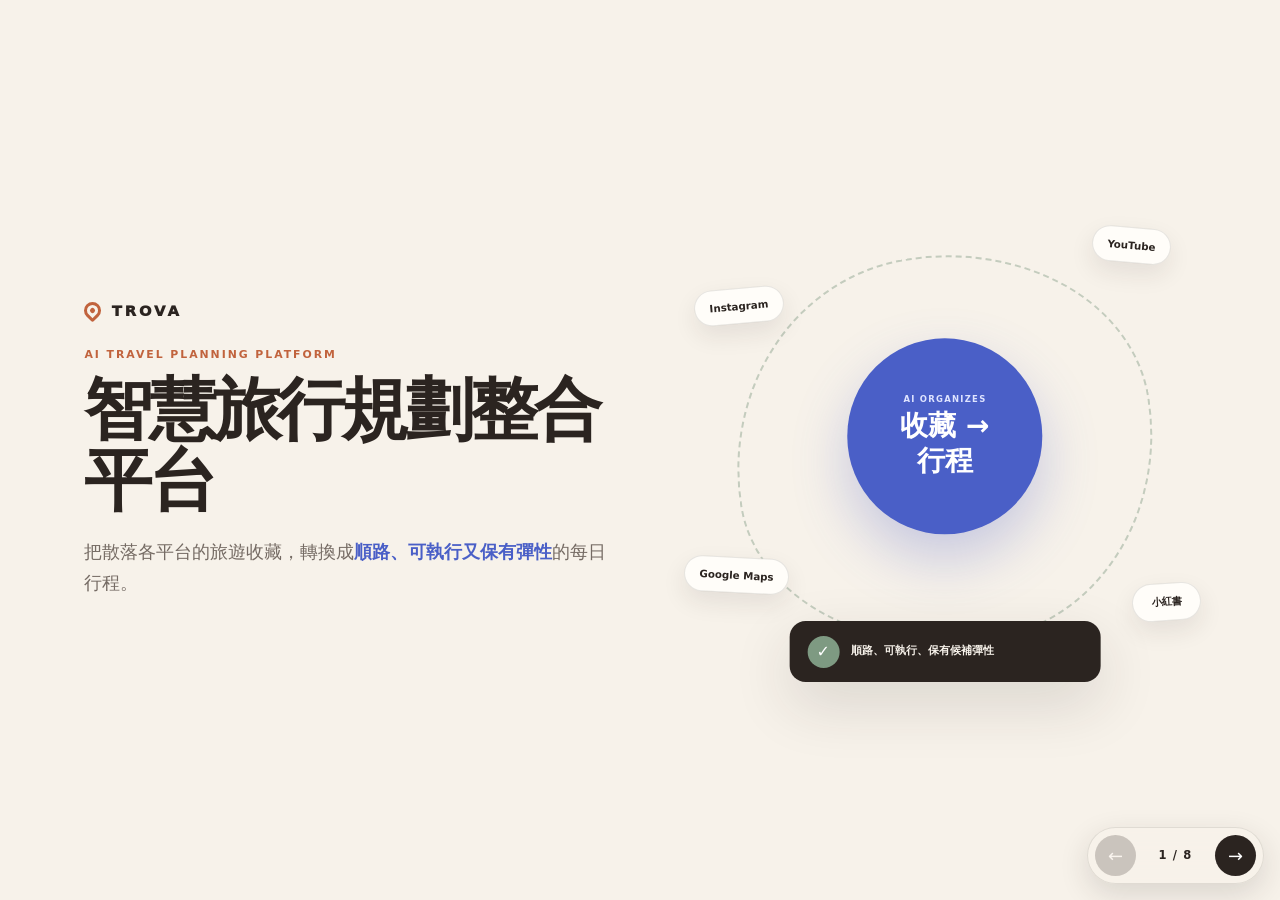
==== commit 213a392a: "many updates" ====
--- a/trova-slides.html
+++ b/trova-slides.html
@@ -2,35 +2,36 @@
 <html lang="zh-Hant">
 <head>
   <meta charset="utf-8">
-  <meta name="viewport" content="width=device-width, initial-scale=1">
+  <meta name="viewport" content="width=device-width, initial-scale=1, viewport-fit=cover">
+  <meta name="theme-color" content="#F7F2EA">
   <title>Trova｜智慧旅行規劃整合平台</title>
   <style>
     :root {
       --cream: #f7f2ea;
+      --paper: #fffdf9;
       --terracotta: #c1633d;
       --indigo: #4a5fc7;
       --sage: #7e9a82;
       --warm-black: #2b2420;
-      --muted: #716861;
-      --paper: #fffdf9;
-      --shadow: 0 24px 70px rgba(43, 36, 32, .18);
+      --muted: #756b64;
+      --line: rgba(43, 36, 32, .11);
+      --shadow: 0 22px 60px rgba(43, 36, 32, .14);
     }
 
     * { box-sizing: border-box; }
 
-    html, body {
+    html,
+    body {
       width: 100%;
       height: 100%;
       margin: 0;
       overflow: hidden;
-      background: #ddd5ca;
+      background: var(--cream);
       color: var(--warm-black);
-      font-family: "Noto Sans TC", "Microsoft JhengHei", sans-serif;
-    }
-
-    body {
-      display: block;
-    }
+      font-family: "Noto Sans TC", "Microsoft JhengHei", system-ui, sans-serif;
+    }
+
+    button { font: inherit; }
 
     .deck {
       position: relative;
@@ -38,17 +39,16 @@
       height: 100vh;
       height: 100dvh;
       overflow: hidden;
-      background: var(--cream);
     }
 
     .slide {
       position: absolute;
       inset: 0;
       display: grid;
-      padding: 6.6% 7.2%;
+      padding: clamp(2rem, 5.4vw, 6.5rem) clamp(2rem, 6.6vw, 8rem);
       opacity: 0;
       visibility: hidden;
-      transform: translateX(3%);
+      transform: translateX(2.5%);
       transition: opacity .38s ease, transform .38s ease, visibility .38s;
       pointer-events: none;
     }
@@ -61,335 +61,534 @@
     }
 
     .eyebrow {
-      margin: 0 0 1.1rem;
+      margin: 0 0 .85rem;
       color: var(--terracotta);
-      font-size: clamp(.7rem, 1.05vw, 1.05rem);
-      font-weight: 700;
+      font-size: clamp(.68rem, .85vw, .95rem);
+      font-weight: 900;
       letter-spacing: .18em;
       text-transform: uppercase;
     }
 
-    h1, h2, p { margin-top: 0; }
-
+    h1,
+    h2,
+    h3,
+    p { margin-top: 0; }
+
+    h1,
+    h2 { letter-spacing: -.055em; }
+
+    .slide-index {
+      color: var(--sage);
+      font-size: clamp(.62rem, .78vw, .85rem);
+      font-weight: 900;
+      letter-spacing: .13em;
+      white-space: nowrap;
+    }
+
+    /* Cover */
     .cover {
-      grid-template-columns: 1.13fr .87fr;
+      grid-template-columns: 1.03fr .97fr;
       align-items: center;
+      gap: 7%;
     }
 
     .brand {
-      margin: 0 0 1.4rem;
-      font-size: clamp(1rem, 1.55vw, 1.55rem);
-      font-weight: 800;
-      letter-spacing: .16em;
-    }
-
-    .brand span { color: var(--terracotta); }
+      display: flex;
+      align-items: center;
+      gap: .65rem;
+      margin: 0 0 clamp(1.6rem, 3.2vh, 2.5rem);
+      font-size: clamp(.86rem, 1.15vw, 1.25rem);
+      font-weight: 950;
+      letter-spacing: .2em;
+    }
+
+    .brand-mark {
+      position: relative;
+      width: 1.15em;
+      height: 1.15em;
+      border: .22em solid var(--terracotta);
+      border-radius: 50% 50% 50% 12%;
+      transform: rotate(-45deg);
+    }
+
+    .brand-mark::after {
+      content: "";
+      position: absolute;
+      inset: 28%;
+      border-radius: 50%;
+      background: var(--terracotta);
+    }
 
     .cover h1 {
-      max-width: 8.5em;
-      margin-bottom: 1.5rem;
-      font-size: clamp(2.4rem, 5vw, 5.1rem);
-      line-height: 1.08;
-      letter-spacing: -.055em;
-    }
-
-    .subtitle {
-      max-width: 28em;
+      max-width: 8.4em;
+      margin-bottom: clamp(1.2rem, 2.4vh, 2rem);
+      font-size: clamp(2.8rem, 5.35vw, 6.4rem);
+      line-height: 1.03;
+    }
+
+    .cover-copy {
+      max-width: 34em;
+      margin-bottom: 0;
       color: var(--muted);
-      font-size: clamp(.95rem, 1.55vw, 1.5rem);
-      line-height: 1.65;
-    }
-
-    .route-art {
+      font-size: clamp(.98rem, 1.42vw, 1.65rem);
+      line-height: 1.68;
+    }
+
+    .cover-copy strong {
+      color: var(--indigo);
+      font-weight: 900;
+    }
+
+    .hero-flow {
       position: relative;
       width: 100%;
+      aspect-ratio: 1.08;
+    }
+
+    .hero-orbit {
+      position: absolute;
+      inset: 8%;
+      border: 2px dashed rgba(126, 154, 130, .42);
+      border-radius: 48% 52% 46% 54% / 56% 45% 55% 44%;
+      transform: rotate(-9deg);
+    }
+
+    .source-dot {
+      position: absolute;
+      display: grid;
+      place-items: center;
+      min-width: 4.3rem;
+      padding: .7rem .9rem;
+      border: 1px solid var(--line);
+      border-radius: 999px;
+      background: var(--paper);
+      color: var(--warm-black);
+      font-size: clamp(.58rem, .8vw, .82rem);
+      font-weight: 850;
+      box-shadow: 0 10px 24px rgba(43, 36, 32, .09);
+    }
+
+    .source-dot:nth-of-type(1) { left: 0; top: 15%; transform: rotate(-5deg); }
+    .source-dot:nth-of-type(2) { right: 5%; top: 2%; transform: rotate(5deg); }
+    .source-dot:nth-of-type(3) { left: -2%; bottom: 19%; transform: rotate(3deg); }
+    .source-dot:nth-of-type(4) { right: -1%; bottom: 13%; transform: rotate(-4deg); }
+
+    .trova-engine {
+      position: absolute;
+      left: 50%;
+      top: 47%;
+      z-index: 2;
+      display: grid;
+      place-items: center;
+      width: 39%;
       aspect-ratio: 1;
-    }
-
-    .route-line {
-      position: absolute;
-      inset: 12%;
-      border: clamp(3px, .34vw, 5px) dashed rgba(126, 154, 130, .65);
-      border-radius: 48% 52% 42% 58% / 58% 38% 62% 42%;
-      transform: rotate(-13deg);
-    }
-
-    .node {
-      position: absolute;
+      padding: 8%;
+      border-radius: 50%;
+      background: var(--indigo);
+      color: white;
+      text-align: center;
+      box-shadow: 0 25px 55px rgba(74, 95, 199, .28);
+      transform: translate(-50%, -50%);
+    }
+
+    .trova-engine small {
+      display: block;
+      margin-bottom: .35rem;
+      color: #dfe4ff;
+      font-size: clamp(.48rem, .66vw, .7rem);
+      font-weight: 900;
+      letter-spacing: .15em;
+    }
+
+    .trova-engine strong {
+      display: block;
+      font-size: clamp(1.2rem, 2.2vw, 2.45rem);
+      line-height: 1.22;
+    }
+
+    .route-output {
+      position: absolute;
+      left: 50%;
+      bottom: 0;
+      z-index: 3;
+      display: flex;
+      align-items: center;
+      gap: .75rem;
+      width: 62%;
+      padding: .9rem 1.1rem;
+      border-radius: 1rem;
+      background: var(--warm-black);
+      color: var(--cream);
+      box-shadow: var(--shadow);
+      transform: translateX(-50%);
+    }
+
+    .route-output::before {
+      content: "✓";
       display: grid;
       place-items: center;
-      width: 18%;
-      aspect-ratio: 1;
+      width: 2rem;
+      height: 2rem;
+      flex: 0 0 auto;
       border-radius: 50%;
+      background: var(--sage);
       color: white;
-      font-weight: 800;
-      box-shadow: 0 14px 30px rgba(43, 36, 32, .16);
-    }
-
-    .node.start { left: 6%; bottom: 19%; background: var(--terracotta); }
-    .node.ai { right: 10%; top: 11%; width: 25%; background: var(--indigo); }
-    .node.end { right: 9%; bottom: 10%; width: 13%; background: var(--sage); }
-    .node.ai::after { content: "AI"; font-size: clamp(1rem, 2.3vw, 2.3rem); }
-    .node.start::after { content: "+"; font-size: clamp(1.3rem, 3vw, 3rem); font-weight: 400; }
-    .node.end::after { content: "✓"; font-size: clamp(.8rem, 1.7vw, 1.7rem); }
-
-    .problem {
+      font-weight: 900;
+    }
+
+    .route-output span {
+      font-size: clamp(.62rem, .85vw, .9rem);
+      font-weight: 850;
+      line-height: 1.35;
+    }
+
+    /* Background */
+    .background-slide {
       grid-template-rows: auto 1fr;
-      gap: 5.5%;
-    }
-
-    .problem-header {
+      gap: 5%;
+    }
+
+    .slide-header {
       display: flex;
       align-items: flex-end;
       justify-content: space-between;
-      gap: 3rem;
-    }
-
-    .problem h2 {
+      gap: 2rem;
+    }
+
+    .background-slide h2 {
       max-width: 12em;
       margin-bottom: 0;
-      font-size: clamp(2rem, 4.15vw, 4.15rem);
+      font-size: clamp(2.2rem, 4.45vw, 5.3rem);
+      line-height: 1.08;
+    }
+
+    .background-body {
+      display: grid;
+      grid-template-columns: 1fr .9fr;
+      align-items: stretch;
+      gap: 4%;
+      min-height: 0;
+    }
+
+    .source-cloud {
+      position: relative;
+      min-height: 0;
+      border: 1px solid var(--line);
+      border-radius: 1.3rem;
+      background:
+        radial-gradient(circle at 20% 20%, rgba(193, 99, 61, .08), transparent 32%),
+        radial-gradient(circle at 80% 78%, rgba(126, 154, 130, .1), transparent 35%),
+        var(--paper);
+      overflow: hidden;
+    }
+
+    .cloud-label {
+      position: absolute;
+      left: 6%;
+      top: 8%;
+      color: var(--muted);
+      font-size: clamp(.58rem, .76vw, .8rem);
+      font-weight: 900;
+      letter-spacing: .14em;
+    }
+
+    .platform {
+      position: absolute;
+      display: flex;
+      align-items: center;
+      gap: .65rem;
+      padding: .8rem 1rem;
+      border: 1px solid var(--line);
+      border-radius: .85rem;
+      background: var(--cream);
+      font-size: clamp(.72rem, 1vw, 1.05rem);
+      font-weight: 850;
+      box-shadow: 0 10px 25px rgba(43, 36, 32, .08);
+    }
+
+    .platform::before {
+      content: "";
+      width: .72rem;
+      height: .72rem;
+      border-radius: 50%;
+      background: var(--terracotta);
+    }
+
+    .platform:nth-of-type(2) { left: 7%; top: 22%; transform: rotate(-7deg); }
+    .platform:nth-of-type(3) { right: 6%; top: 14%; transform: rotate(6deg); }
+    .platform:nth-of-type(4) { left: 37%; top: 42%; transform: rotate(-2deg); }
+    .platform:nth-of-type(5) { left: 8%; bottom: 12%; transform: rotate(5deg); }
+    .platform:nth-of-type(6) { right: 27%; bottom: 7%; transform: rotate(-5deg); }
+    .platform:nth-of-type(7) { right: 7%; top: 59%; transform: rotate(3deg); }
+    .platform:nth-of-type(4)::before,
+    .platform:nth-of-type(6)::before { background: var(--indigo); }
+    .platform:nth-of-type(3)::before,
+    .platform:nth-of-type(7)::before { background: var(--sage); }
+
+    .background-message {
+      position: relative;
+      display: flex;
+      flex-direction: column;
+      justify-content: center;
+      padding: 9%;
+      overflow: hidden;
+      border-radius: 1.3rem;
+      background: var(--warm-black);
+      color: var(--cream);
+    }
+
+    .background-message::after {
+      content: "?";
+      position: absolute;
+      right: -.02em;
+      bottom: -.3em;
+      color: rgba(255, 255, 255, .055);
+      font-size: clamp(10rem, 21vw, 23rem);
+      font-weight: 950;
+      line-height: 1;
+    }
+
+    .message-label {
+      position: relative;
+      z-index: 1;
+      margin-bottom: 1.35rem;
+      color: #c9beb4;
+      font-size: clamp(.6rem, .8vw, .85rem);
+      font-weight: 900;
+      letter-spacing: .16em;
+    }
+
+    .background-message strong {
+      position: relative;
+      z-index: 1;
+      font-size: clamp(1.55rem, 2.75vw, 3.15rem);
+      line-height: 1.45;
+    }
+
+    .background-message strong span { color: #ffd0bc; }
+
+    /* Problem */
+    .problem-slide {
+      grid-template-columns: .84fr 1.16fr;
+      align-items: center;
+      gap: 7%;
+    }
+
+    .problem-copy {
+      position: relative;
+      z-index: 2;
+    }
+
+    .problem-slide h2 {
+      max-width: 8.5em;
+      margin-bottom: 1.5rem;
+      font-size: clamp(2.55rem, 5vw, 5.9rem);
       line-height: 1.12;
-      letter-spacing: -.05em;
-    }
-
-    .slide-index {
-      padding-bottom: .4rem;
-      color: var(--sage);
-      font-size: clamp(.8rem, 1.1vw, 1.1rem);
-      font-weight: 700;
-      letter-spacing: .12em;
-    }
-
-    .journey {
-      display: grid;
-      grid-template-columns: 1fr auto 1fr auto 1fr;
-      align-items: stretch;
-      gap: 2.2%;
-    }
-
-    .card {
-      position: relative;
-      display: grid;
-      grid-template-rows: auto 1fr auto;
-      align-items: start;
-      min-width: 0;
-      padding: 9% 9% 8%;
-      overflow: hidden;
-      border: 1px solid rgba(43, 36, 32, .09);
-      border-radius: 1.2rem;
-      background: var(--paper);
-    }
-
-    .card > div:first-of-type {
-      align-self: center;
-    }
-
-    .card::before {
-      content: attr(data-step);
-      color: var(--sage);
-      font-size: clamp(.7rem, .9vw, .9rem);
-      font-weight: 800;
-      letter-spacing: .15em;
-    }
-
-    .card h3 {
-      margin: 1.1rem 0 .8rem;
-      font-size: clamp(1.05rem, 1.75vw, 1.75rem);
-      line-height: 1.25;
-    }
-
-    .card p {
+    }
+
+    .problem-slide h2 span {
+      position: relative;
+      color: var(--terracotta);
+      white-space: nowrap;
+    }
+
+    .problem-slide h2 span::after {
+      content: "";
+      position: absolute;
+      left: 0;
+      right: 0;
+      bottom: -.08em;
+      height: .08em;
+      border-radius: 999px;
+      background: var(--terracotta);
+      opacity: .35;
+    }
+
+    .problem-note {
+      max-width: 30em;
       margin-bottom: 0;
       color: var(--muted);
-      font-size: clamp(.7rem, 1.03vw, 1.03rem);
-      line-height: 1.6;
-    }
-
-    .platforms {
-      align-self: end;
-      display: flex;
-      flex-wrap: wrap;
-      gap: .45rem;
-      min-height: 4.9rem;
-      margin-top: 1.1rem;
-    }
-
-    .platforms.spacer {
-      visibility: hidden;
-      pointer-events: none;
-    }
-
-    .platforms span {
-      padding: .4em .7em;
+      font-size: clamp(.78rem, 1.08vw, 1.2rem);
+      line-height: 1.65;
+    }
+
+    .problem-flow-wrap {
+      position: relative;
+      display: grid;
+      place-items: center;
+      height: min(72vh, 45rem);
+      min-height: 0;
+    }
+
+    .problem-flow {
+      position: relative;
+      display: grid;
+      grid-template-rows: auto 2.1rem auto 3.2rem auto 2.1rem auto;
+      align-items: center;
+      width: min(100%, 35rem);
+    }
+
+    .flow-step {
+      position: relative;
+      z-index: 2;
+      display: grid;
+      grid-template-columns: auto 1fr auto;
+      align-items: center;
+      gap: 1rem;
+      min-height: 5.2rem;
+      padding: 1.1rem 1.35rem;
+      border: 1px solid var(--line);
+      border-radius: 1rem;
+      background: var(--paper);
+      box-shadow: 0 10px 28px rgba(43, 36, 32, .07);
+    }
+
+    .flow-step.complete { color: var(--sage); }
+
+    .flow-step.break-step {
+      border: 2px solid rgba(214, 69, 69, .5);
+      background: #fff9f7;
+    }
+
+    .flow-step.burden {
+      border-color: transparent;
+      background: var(--warm-black);
+      color: var(--cream);
+      box-shadow: 0 18px 40px rgba(43, 36, 32, .2);
+    }
+
+    .step-number {
+      display: grid;
+      place-items: center;
+      width: 2.15rem;
+      height: 2.15rem;
+      border-radius: 50%;
+      background: rgba(126, 154, 130, .16);
+      color: var(--sage);
+      font-size: .68rem;
+      font-weight: 950;
+    }
+
+    .break-step .step-number {
+      background: rgba(214, 69, 69, .12);
+      color: #d64545;
+    }
+
+    .burden .step-number {
+      background: rgba(255, 255, 255, .12);
+      color: white;
+    }
+
+    .flow-step strong {
+      color: var(--warm-black);
+      font-size: clamp(1rem, 1.45vw, 1.55rem);
+    }
+
+    .flow-step.burden strong { color: var(--cream); }
+
+    .step-status {
+      color: var(--sage);
+      font-size: clamp(.52rem, .68vw, .72rem);
+      font-weight: 900;
+      letter-spacing: .12em;
+    }
+
+    .break-step .step-status { color: #d64545; }
+    .burden .step-status { color: #c9beb4; }
+
+    .flow-link {
+      position: relative;
+      display: grid;
+      place-items: center;
+      height: 100%;
+    }
+
+    .flow-link::before {
+      content: "";
+      width: 2px;
+      height: 100%;
+      background: rgba(126, 154, 130, .46);
+    }
+
+    .flow-link::after {
+      content: "";
+      position: absolute;
+      bottom: -.08rem;
+      width: .5rem;
+      height: .5rem;
+      border-right: 2px solid var(--sage);
+      border-bottom: 2px solid var(--sage);
+      transform: rotate(45deg);
+    }
+
+    .flow-link.broken::before {
+      height: 38%;
+      background: #d64545;
+      box-shadow: 0 1.75rem 0 #d64545;
+    }
+
+    .flow-link.broken::after { display: none; }
+
+    .break-label {
+      position: absolute;
+      left: 50%;
+      top: 50%;
+      z-index: 2;
+      padding: .35rem .7rem;
       border-radius: 999px;
-      background: var(--cream);
-      color: var(--warm-black);
-      font-size: clamp(.55rem, .76vw, .76rem);
-      font-weight: 700;
-    }
-
-    .card.dark { background: var(--warm-black); color: var(--cream); }
-    .card.dark::before { color: #b8cbb8; }
-    .card.dark p { color: #d9d1c8; }
-
-    .card.indigo {
-      border-color: transparent;
-      background: var(--indigo);
+      background: #d64545;
       color: white;
-    }
-    .card.indigo::before, .card.indigo p { color: #e6e9ff; }
-
-    .arrow {
-      display: grid;
-      place-items: center;
-      color: var(--terracotta);
-      font-size: clamp(1.1rem, 1.8vw, 1.8rem);
-      font-weight: 800;
-    }
-
-    .research {
+      font-size: clamp(.5rem, .65vw, .68rem);
+      font-weight: 950;
+      letter-spacing: .14em;
+      transform: translate(-50%, -50%) rotate(-3deg);
+    }
+
+    .route-knot {
+      position: absolute;
+      right: -5%;
+      top: 46%;
+      width: 23%;
+      aspect-ratio: 1;
+      border: .22rem solid var(--terracotta);
+      border-right-color: transparent;
+      border-radius: 46% 54% 48% 52%;
+      opacity: .45;
+      transform: rotate(18deg);
+    }
+
+    .route-knot::before {
+      content: "";
+      position: absolute;
+      inset: 20%;
+      border: .2rem solid var(--terracotta);
+      border-left-color: transparent;
+      border-radius: 50%;
+      transform: rotate(-42deg);
+    }
+
+    /* Research overview */
+    .research-overview-slide {
       grid-template-rows: auto 1fr;
-      gap: 5.5%;
-    }
-
-    .research-header {
-      display: flex;
-      align-items: flex-end;
-      justify-content: space-between;
-      gap: 3rem;
-    }
-
-    .research h2 {
+      gap: 5%;
+    }
+
+    .research-overview-slide h2 {
       max-width: 13em;
       margin-bottom: 0;
-      font-size: clamp(2rem, 4.15vw, 4.15rem);
-      line-height: 1.12;
-      letter-spacing: -.05em;
-    }
-
-    .research-flow {
-      position: relative;
-      display: grid;
-      grid-template-columns: 1.12fr .88fr;
+      font-size: clamp(2.2rem, 4.45vw, 5.3rem);
+      line-height: 1.08;
+    }
+
+    .research-overview-body {
+      display: grid;
+      grid-template-columns: .65fr 1.22fr .92fr;
       align-items: stretch;
-      gap: 7%;
+      gap: 2.5%;
       min-height: 0;
     }
 
-    .research-flow::after {
-      content: "→";
-      position: absolute;
-      left: 56%;
-      top: 50%;
-      display: grid;
-      place-items: center;
-      width: 5%;
-      color: var(--terracotta);
-      font-size: clamp(1.3rem, 2vw, 2rem);
-      font-weight: 900;
-      transform: translate(-50%, -50%);
-    }
-
-    .findings {
-      display: grid;
-      grid-template-columns: 1fr;
-      grid-template-rows: repeat(3, 1fr);
-      gap: .8rem;
-    }
-
-    .finding {
-      display: grid;
-      grid-template-columns: auto 1fr;
-      align-items: start;
-      gap: .75rem;
-      padding: 1rem;
-      border: 1px solid rgba(43, 36, 32, .1);
-      border-radius: 1rem;
-      background: var(--paper);
-    }
-
-    .finding-id {
-      display: grid;
-      place-items: center;
-      min-width: 2.65rem;
-      height: 2rem;
-      padding: 0 .45rem;
-      border-radius: 999px;
-      background: rgba(193, 99, 61, .12);
-      color: var(--terracotta);
-      font-size: clamp(.62rem, .85vw, .85rem);
-      font-weight: 900;
-    }
-
-    .finding p {
-      align-self: center;
-      margin: 0;
-      font-size: clamp(.72rem, 1.03vw, 1.03rem);
-      font-weight: 700;
-      line-height: 1.48;
-    }
-
-    .bottleneck {
-      position: relative;
-      display: grid;
-      place-items: center;
-    }
-
-    .bottleneck::before,
-    .bottleneck::after {
-      content: "";
-      position: absolute;
-      left: 50%;
-      width: 60%;
-      height: 35%;
-      border-right: 3px solid var(--terracotta);
-      border-left: 3px solid var(--terracotta);
-      opacity: .5;
-      transform: translateX(-50%);
-    }
-
-    .bottleneck::before {
-      top: 3%;
-      clip-path: polygon(0 0, 100% 0, 62% 100%, 38% 100%);
-      background: rgba(193, 99, 61, .08);
-    }
-
-    .bottleneck::after {
-      bottom: 3%;
-      clip-path: polygon(38% 0, 62% 0, 100% 100%, 0 100%);
-      background: rgba(193, 99, 61, .08);
-    }
-
-    .bottleneck-core {
-      z-index: 1;
-      display: grid;
-      place-items: center;
-      width: 92%;
-      aspect-ratio: 1;
-      padding: 12%;
-      border-radius: 50%;
-      background: var(--warm-black);
-      color: var(--cream);
-      text-align: center;
-      box-shadow: 0 15px 35px rgba(43, 36, 32, .22);
-    }
-
-    .bottleneck-core small {
-      display: block;
-      margin-bottom: .35rem;
-      color: #c9beb4;
-      font-size: clamp(.5rem, .72vw, .72rem);
-      font-weight: 800;
-      letter-spacing: .12em;
-    }
-
-    .bottleneck-core strong {
-      font-size: clamp(.95rem, 1.55vw, 1.55rem);
-      line-height: 1.25;
-    }
-
-    .research-conclusion {
+    .participant-stat {
       position: relative;
       display: flex;
       flex-direction: column;
@@ -397,1605 +596,1546 @@
       padding: 10%;
       overflow: hidden;
       border-radius: 1.2rem;
-      background: var(--indigo);
-      color: white;
-    }
-
-    .research-conclusion::after {
-      content: "02";
-      position: absolute;
-      right: -.03em;
-      bottom: -.28em;
-      color: rgba(255, 255, 255, .08);
-      font-size: clamp(6rem, 12vw, 12rem);
-      font-weight: 900;
+      background: var(--warm-black);
+      color: var(--cream);
+    }
+
+    .participant-stat::after {
+      content: "7";
+      position: absolute;
+      right: -.06em;
+      bottom: -.3em;
+      color: rgba(255, 255, 255, .055);
+      font-size: clamp(11rem, 20vw, 22rem);
+      font-weight: 950;
       line-height: 1;
     }
 
-    .research-conclusion .label {
-      position: relative;
-      z-index: 1;
-      margin-bottom: 1.25rem;
-      color: #dfe3ff;
-      font-size: clamp(.65rem, .85vw, .85rem);
-      font-weight: 800;
-      letter-spacing: .15em;
-    }
-
-    .research-conclusion strong {
-      position: relative;
-      z-index: 1;
-      font-size: clamp(1.25rem, 2.15vw, 2.15rem);
-      line-height: 1.38;
-    }
-
-    .research-conclusion strong span { color: #ffd7c7; }
-
-    .persona-slide {
-      grid-template-rows: auto 1fr auto;
-      gap: 4.5%;
-    }
-
-    .persona-header {
-      display: flex;
-      align-items: flex-end;
-      justify-content: space-between;
-      gap: 3rem;
-    }
-
-    .persona-slide h2 {
-      max-width: 13em;
-      margin-bottom: 0;
-      font-size: clamp(2rem, 4.15vw, 4.15rem);
-      line-height: 1.12;
-      letter-spacing: -.05em;
-    }
-
-    .persona-grid {
-      display: grid;
-      grid-template-columns: 1fr 1fr;
-      gap: 2.2%;
-      min-height: 0;
-    }
-
-    .persona {
-      display: grid;
-      grid-template-columns: auto 1fr;
-      align-items: center;
-      gap: 6%;
-      padding: 5.5%;
-      border: 1px solid rgba(43, 36, 32, .1);
-      border-radius: 1.25rem;
-      background: var(--paper);
-    }
-
-    .persona-avatar {
-      position: relative;
-      display: grid;
-      place-items: center;
-      width: clamp(5rem, 9vw, 9rem);
-      aspect-ratio: 1;
-      border-radius: 50%;
-      color: white;
-    }
-
-    .persona-a .persona-avatar { background: var(--terracotta); }
-    .persona-b .persona-avatar { background: var(--sage); }
-
-    .persona-avatar::before {
-      content: "";
-      position: absolute;
-      top: 20%;
-      width: 28%;
-      aspect-ratio: 1;
-      border-radius: 50%;
-      background: currentColor;
-    }
-
-    .persona-avatar::after {
-      content: "";
-      position: absolute;
-      bottom: 18%;
-      width: 54%;
-      height: 34%;
-      border-radius: 55% 55% 30% 30%;
-      background: currentColor;
-    }
-
-    .persona-number {
-      position: absolute;
-      right: -.15rem;
-      bottom: .15rem;
-      z-index: 1;
-      display: grid;
-      place-items: center;
-      width: 2.1rem;
-      height: 2.1rem;
-      border: 3px solid var(--paper);
-      border-radius: 50%;
-      background: var(--warm-black);
-      color: white;
-      font-size: .65rem;
-      font-weight: 900;
-    }
-
-    .persona-role {
-      margin-bottom: .45rem;
-      color: var(--terracotta);
-      font-size: clamp(.58rem, .78vw, .78rem);
+    .participant-stat strong,
+    .participant-stat span,
+    .participant-stat p { position: relative; z-index: 1; }
+
+    .participant-stat strong {
+      margin-bottom: .3rem;
+      color: #ffd0bc;
+      font-size: clamp(5rem, 10vw, 11rem);
+      line-height: .9;
+      letter-spacing: -.08em;
+    }
+
+    .participant-stat span {
+      margin-bottom: 1.1rem;
+      color: #d8ccc4;
+      font-size: clamp(.58rem, .8vw, .84rem);
       font-weight: 900;
       letter-spacing: .14em;
     }
 
-    .persona-b .persona-role { color: var(--sage); }
-
-    .persona h3 {
-      margin: 0 0 .9rem;
-      font-size: clamp(1.25rem, 2vw, 2rem);
-    }
-
-    .persona p {
-      margin-bottom: 1rem;
-      color: var(--muted);
-      font-size: clamp(.75rem, 1.08vw, 1.08rem);
+    .participant-stat p {
+      margin-bottom: 0;
+      color: #eee6df;
+      font-size: clamp(.7rem, 1vw, 1rem);
       line-height: 1.55;
     }
 
-    .persona-tags {
-      display: flex;
-      flex-wrap: wrap;
-      gap: .45rem;
-    }
-
-    .persona-tags span {
-      padding: .42em .7em;
-      border-radius: 999px;
-      background: var(--cream);
-      font-size: clamp(.55rem, .74vw, .74rem);
-      font-weight: 800;
-    }
-
-    .shared-need {
-      position: relative;
-      display: grid;
-      grid-template-columns: auto 1fr;
-      align-items: center;
-      gap: 1.25rem;
-      width: 72%;
-      justify-self: center;
-      padding: 1.15rem 1.5rem;
-      border-radius: 1rem;
-      background: var(--indigo);
-      color: white;
-      box-shadow: 0 14px 35px rgba(74, 95, 199, .2);
-    }
-
-    .shared-need::before,
-    .shared-need::after {
-      content: "";
-      position: absolute;
-      top: -1.6rem;
-      width: 34%;
-      height: 1.6rem;
-      border-top: 2px solid rgba(74, 95, 199, .45);
-    }
-
-    .shared-need::before {
-      left: 13%;
-      border-left: 2px solid rgba(74, 95, 199, .45);
-      border-radius: .8rem 0 0 0;
-    }
-
-    .shared-need::after {
-      right: 13%;
-      border-right: 2px solid rgba(74, 95, 199, .45);
-      border-radius: 0 .8rem 0 0;
-    }
-
-    .shared-label {
-      color: #dfe3ff;
-      font-size: clamp(.58rem, .76vw, .76rem);
-      font-weight: 900;
-      letter-spacing: .14em;
-      white-space: nowrap;
-    }
-
-    .shared-need strong {
-      font-size: clamp(.92rem, 1.35vw, 1.35rem);
-      line-height: 1.4;
-    }
-
-    .persona-focus-grid {
-      display: grid;
-      grid-template-columns: .78fr 1.08fr .88fr;
-      gap: 2.2%;
+    .research-methods {
+      display: grid;
+      grid-template-rows: repeat(3, 1fr);
+      gap: .75rem;
       min-height: 0;
     }
 
-    .persona-profile,
-    .persona-details,
-    .core-question {
-      min-height: 0;
-      border-radius: 1.2rem;
-    }
-
-    .persona-profile {
-      display: flex;
-      flex-direction: column;
-      align-items: center;
-      justify-content: center;
-      padding: 9%;
-      background: var(--warm-black);
-      color: var(--cream);
-      text-align: center;
-    }
-
-    .persona-profile .persona-avatar {
-      width: clamp(5.5rem, 10vw, 10rem);
-      margin-bottom: 1.25rem;
-      background: var(--terracotta);
-    }
-
-    .persona-profile .persona-avatar::before,
-    .persona-profile .persona-avatar::after { color: white; }
-
-    .persona-profile .persona-role {
-      color: #d7c8bd;
-    }
-
-    .persona-profile h3 {
-      margin: 0 0 1.2rem;
-      font-size: clamp(1.45rem, 2.35vw, 2.35rem);
-    }
-
-    .persona-attributes {
-      display: flex;
-      flex-wrap: wrap;
-      justify-content: center;
-      gap: .45rem;
-    }
-
-    .persona-attributes span {
-      padding: .42em .68em;
-      border: 1px solid rgba(255, 255, 255, .14);
-      border-radius: 999px;
-      color: #e7ddd5;
-      font-size: clamp(.54rem, .72vw, .72rem);
-      font-weight: 800;
-    }
-
-    .persona-details {
-      display: grid;
-      grid-template-rows: 1fr 1fr;
-      gap: .8rem;
-    }
-
-    .persona-detail {
+    .research-method {
+      position: relative;
       display: grid;
       grid-template-columns: auto 1fr;
       align-items: center;
       gap: 1rem;
-      padding: 6.5%;
-      border: 1px solid rgba(43, 36, 32, .1);
+      padding: 4.5% 5%;
+      border: 1px solid var(--line);
       border-radius: 1rem;
       background: var(--paper);
     }
 
-    .detail-mark {
+    .research-method:not(:last-child)::after {
+      content: "↓";
+      position: absolute;
+      left: 2.1rem;
+      bottom: -.94rem;
+      z-index: 3;
+      color: var(--terracotta);
+      font-size: .8rem;
+      font-weight: 950;
+    }
+
+    .method-number {
       display: grid;
       place-items: center;
-      width: 3rem;
-      height: 3rem;
+      width: 2.7rem;
+      height: 2.7rem;
       border-radius: 50%;
       background: rgba(126, 154, 130, .16);
       color: var(--sage);
-      font-size: 1.15rem;
+      font-size: .7rem;
+      font-weight: 950;
+    }
+
+    .research-method:nth-child(2) .method-number {
+      background: rgba(193, 99, 61, .12);
+      color: var(--terracotta);
+    }
+
+    .research-method:nth-child(3) .method-number {
+      background: rgba(74, 95, 199, .12);
+      color: var(--indigo);
+    }
+
+    .research-method small {
+      display: block;
+      margin-bottom: .3rem;
+      color: var(--muted);
+      font-size: clamp(.52rem, .68vw, .72rem);
       font-weight: 900;
-    }
-
-    .persona-detail.pain .detail-mark {
-      background: rgba(193, 99, 61, .13);
-      color: var(--terracotta);
-    }
-
-    .persona-detail small {
-      display: block;
-      margin-bottom: .42rem;
-      color: var(--sage);
-      font-size: clamp(.55rem, .72vw, .72rem);
-      font-weight: 900;
-      letter-spacing: .14em;
-    }
-
-    .persona-detail.pain small { color: var(--terracotta); }
-
-    .persona-detail p {
+      letter-spacing: .12em;
+    }
+
+    .research-method h3 {
+      margin: 0 0 .3rem;
+      font-size: clamp(1rem, 1.4vw, 1.5rem);
+    }
+
+    .research-method p {
       margin: 0;
       color: var(--muted);
-      font-size: clamp(.72rem, 1vw, 1rem);
-      font-weight: 700;
-      line-height: 1.52;
-    }
-
-    .core-question {
+      font-size: clamp(.65rem, .88vw, .92rem);
+      line-height: 1.45;
+    }
+
+    .research-output {
+      position: relative;
+      display: flex;
+      flex-direction: column;
+      justify-content: center;
+      padding: 9%;
+      overflow: hidden;
+      border-radius: 1.2rem;
+      background: var(--indigo);
+      color: white;
+    }
+
+    .research-output::after {
+      content: "→";
+      position: absolute;
+      right: -.12em;
+      bottom: -.18em;
+      color: rgba(255, 255, 255, .075);
+      font-size: clamp(8rem, 15vw, 16rem);
+      font-weight: 950;
+      line-height: 1;
+    }
+
+    .research-output small,
+    .research-output strong { position: relative; z-index: 1; }
+
+    .research-output small {
+      margin-bottom: 1.2rem;
+      color: #dfe4ff;
+      font-size: clamp(.58rem, .78vw, .82rem);
+      font-weight: 900;
+      letter-spacing: .15em;
+    }
+
+    .research-output strong {
+      font-size: clamp(1.2rem, 2vw, 2.2rem);
+      line-height: 1.5;
+    }
+
+    .research-output strong span { color: #ffd0bc; }
+
+    /* Research findings */
+    .research-findings-slide {
+      grid-template-rows: auto 1fr;
+      gap: 5%;
+    }
+
+    .research-findings-slide h2 {
+      max-width: 13em;
+      margin-bottom: 0;
+      font-size: clamp(2.2rem, 4.45vw, 5.3rem);
+      line-height: 1.08;
+    }
+
+    .findings-body {
+      display: grid;
+      grid-template-columns: 1.45fr .75fr;
+      gap: 2.5%;
+      min-height: 0;
+    }
+
+    .affinity-wall {
+      display: grid;
+      grid-template-columns: 1fr 1fr;
+      grid-template-rows: 1.08fr .92fr;
+      gap: .8rem;
+      min-height: 0;
+    }
+
+    .insight-cluster {
+      position: relative;
+      display: grid;
+      grid-template-rows: auto 1fr;
+      gap: .7rem;
+      padding: 4.5%;
+      border: 1px solid var(--line);
+      border-radius: 1.05rem;
+      background: var(--paper);
+      overflow: hidden;
+    }
+
+    .insight-cluster.primary {
+      grid-column: 1 / -1;
+      grid-template-columns: .62fr 1.38fr;
+      grid-template-rows: 1fr;
+      align-items: center;
+      border-color: transparent;
+      background: var(--warm-black);
+      color: var(--cream);
+    }
+
+    .cluster-title {
+      position: relative;
+      z-index: 2;
+    }
+
+    .cluster-code {
+      display: inline-flex;
+      margin-bottom: .65rem;
+      padding: .36em .62em;
+      border-radius: 999px;
+      background: rgba(43, 36, 32, .08);
+      color: var(--muted);
+      font-size: clamp(.52rem, .68vw, .72rem);
+      font-weight: 950;
+      letter-spacing: .14em;
+    }
+
+    .primary .cluster-code {
+      background: rgba(255, 255, 255, .12);
+      color: #d8ccc4;
+    }
+
+    .insight-cluster h3 {
+      max-width: 15em;
+      margin: 0;
+      font-size: clamp(1.05rem, 1.55vw, 1.7rem);
+      line-height: 1.35;
+    }
+
+    .primary h3 {
+      max-width: 9em;
+      color: white;
+      font-size: clamp(1.45rem, 2.5vw, 2.8rem);
+    }
+
+    .sticky-notes {
+      display: grid;
+      grid-template-columns: repeat(3, 1fr);
+      align-items: center;
+      gap: .65rem;
+      min-height: 0;
+    }
+
+    .insight-cluster:not(.primary) .sticky-notes {
+      grid-template-columns: 1fr 1fr;
+      align-content: center;
+    }
+
+    .sticky-note {
+      display: flex;
+      align-items: center;
+      min-height: 5.3rem;
+      padding: .85rem;
+      border-radius: .35rem .8rem .35rem .35rem;
+      background: #fff1e9;
+      color: var(--warm-black);
+      font-size: clamp(.62rem, .86vw, .9rem);
+      font-weight: 750;
+      line-height: 1.42;
+      box-shadow: 0 9px 20px rgba(43, 36, 32, .09);
+      transform: rotate(-1.5deg);
+    }
+
+    .sticky-note:nth-child(2) { transform: rotate(1.2deg); }
+    .sticky-note:nth-child(3) { transform: rotate(-.5deg); }
+
+    .cluster-two { background: rgba(193, 99, 61, .055); }
+    .cluster-two .cluster-code { background: rgba(193, 99, 61, .12); color: var(--terracotta); }
+    .cluster-two .sticky-note { background: #f5dfd3; }
+
+    .cluster-three { background: rgba(126, 154, 130, .065); }
+    .cluster-three .cluster-code { background: rgba(126, 154, 130, .15); color: var(--sage); }
+    .cluster-three .sticky-note { background: #e4ece2; }
+
+    .findings-conclusion {
       position: relative;
       display: flex;
       flex-direction: column;
       justify-content: center;
       padding: 10%;
       overflow: hidden;
+      border-radius: 1.15rem;
       background: var(--indigo);
       color: white;
     }
 
-    .core-question::after {
-      content: "?";
+    .findings-conclusion::after {
+      content: "05";
       position: absolute;
       right: -.03em;
-      bottom: -.28em;
-      color: rgba(255, 255, 255, .08);
-      font-size: clamp(8rem, 15vw, 15rem);
-      font-weight: 900;
+      bottom: -.27em;
+      color: rgba(255, 255, 255, .065);
+      font-size: clamp(8rem, 15vw, 16rem);
+      font-weight: 950;
       line-height: 1;
     }
 
-    .core-question small {
-      position: relative;
-      z-index: 1;
-      margin-bottom: 1.25rem;
-      color: #dfe3ff;
-      font-size: clamp(.6rem, .8vw, .8rem);
+    .findings-conclusion small,
+    .findings-conclusion strong { position: relative; z-index: 1; }
+
+    .findings-conclusion small {
+      margin-bottom: 1.3rem;
+      color: #dfe4ff;
+      font-size: clamp(.58rem, .78vw, .82rem);
       font-weight: 900;
       letter-spacing: .15em;
     }
 
-    .core-question strong {
-      position: relative;
-      z-index: 1;
-      font-size: clamp(1.2rem, 2vw, 2rem);
-      line-height: 1.48;
-    }
-
-    .core-question strong span { color: #ffd7c7; }
-
-    .decision-slide {
-      grid-template-rows: auto 1fr auto;
-      gap: 4.2%;
-    }
-
-    .decision-header {
-      display: flex;
-      align-items: flex-end;
-      justify-content: space-between;
-      gap: 3rem;
-    }
-
-    .decision-slide h2 {
+    .findings-conclusion strong {
+      font-size: clamp(1.35rem, 2.25vw, 2.55rem);
+      line-height: 1.5;
+    }
+
+    .findings-conclusion strong span { color: #ffd0bc; }
+
+    /* Key pain points */
+    .pain-points-slide {
+      grid-template-rows: auto 1fr;
+      gap: 5%;
+    }
+
+    .pain-points-slide h2 {
       max-width: 13em;
       margin-bottom: 0;
-      font-size: clamp(2rem, 4.15vw, 4.15rem);
-      line-height: 1.12;
-      letter-spacing: -.05em;
-    }
-
-    .decision-flow {
-      display: grid;
-      grid-template-columns: 1fr .72fr 1fr;
-      gap: 2.2%;
-      align-self: center;
+      font-size: clamp(2.2rem, 4.45vw, 5.3rem);
+      line-height: 1.08;
+    }
+
+    .pain-points-body {
+      position: relative;
+      display: grid;
+      grid-template-columns: .88fr 1.12fr;
+      align-items: stretch;
+      gap: 3.5%;
+      min-height: 0;
+    }
+
+    .pain-card {
+      position: relative;
+      display: grid;
+      grid-template-rows: auto auto 1fr;
+      gap: 1rem;
+      min-height: 0;
+      padding: 7%;
+      overflow: hidden;
+      border-radius: 1.2rem;
+      color: var(--cream);
+    }
+
+    .pain-one { background: var(--warm-black); }
+
+    .pain-two {
+      background: var(--indigo);
+      box-shadow: 0 22px 52px rgba(74, 95, 199, .22);
+      transform: scale(1.025);
+    }
+
+    .pain-card-label {
+      display: flex;
+      align-items: center;
+      justify-content: space-between;
+      gap: 1rem;
+    }
+
+    .pain-card-label span {
+      color: #cfc4bb;
+      font-size: clamp(.56rem, .75vw, .8rem);
+      font-weight: 900;
+      letter-spacing: .15em;
+    }
+
+    .pain-two .pain-card-label span { color: #dfe4ff; }
+
+    .evidence-chip {
+      padding: .38em .65em;
+      border-radius: 999px;
+      background: rgba(255, 255, 255, .12);
+      color: white;
+      font-size: clamp(.52rem, .68vw, .72rem);
+      font-weight: 950;
+      letter-spacing: .08em;
+    }
+
+    .pain-card h3 {
+      max-width: 15em;
+      margin: 0;
+      font-size: clamp(1.45rem, 2.35vw, 2.7rem);
+      line-height: 1.42;
+    }
+
+    .pain-two h3 { max-width: 14em; }
+
+    .pain-details {
+      align-self: end;
+      display: grid;
+      gap: .8rem;
+      min-height: 0;
+    }
+
+    .pain-detail-row {
+      padding: 1rem 1.05rem;
+      border: 1px solid rgba(255, 255, 255, .12);
+      border-radius: .85rem;
+      background: rgba(255, 255, 255, .07);
+    }
+
+    .pain-detail-row small {
+      display: block;
+      margin-bottom: .65rem;
+      color: #cfc4bb;
+      font-size: clamp(.52rem, .68vw, .72rem);
+      font-weight: 950;
+      letter-spacing: .14em;
+    }
+
+    .pain-two .pain-detail-row small { color: #dfe4ff; }
+
+    .symptom-tags {
+      display: flex;
+      flex-wrap: wrap;
+      gap: .45rem;
+    }
+
+    .symptom-tags span {
+      padding: .45em .68em;
+      border-radius: 999px;
+      background: rgba(255, 255, 255, .1);
+      color: white;
+      font-size: clamp(.56rem, .76vw, .8rem);
+      font-weight: 850;
+    }
+
+    .impact-copy {
+      margin: 0;
+      color: #f2e9e3;
+      font-size: clamp(.75rem, 1.08vw, 1.15rem);
+      font-weight: 800;
+      line-height: 1.55;
+    }
+
+    .pain-two .impact-copy { color: white; }
+
+    .pain-visual {
+      position: relative;
+      align-self: stretch;
+      min-height: 10rem;
+    }
+
+    .scatter-source {
+      position: absolute;
+      display: grid;
+      place-items: center;
+      min-width: 4rem;
+      padding: .55rem .7rem;
+      border: 1px solid rgba(255, 255, 255, .12);
+      border-radius: .65rem;
+      background: rgba(255, 255, 255, .08);
+      color: #eee5de;
+      font-size: clamp(.5rem, .7vw, .74rem);
+      font-weight: 850;
+    }
+
+    .scatter-source:nth-child(1) { left: 2%; top: 16%; transform: rotate(-4deg); }
+    .scatter-source:nth-child(2) { right: 5%; top: 5%; transform: rotate(4deg); }
+    .scatter-source:nth-child(3) { left: 14%; bottom: 10%; transform: rotate(3deg); }
+    .scatter-source:nth-child(4) { right: 2%; bottom: 21%; transform: rotate(-3deg); }
+
+    .broken-bridge {
+      position: absolute;
+      left: 50%;
+      top: 52%;
+      width: 34%;
+      height: 2px;
+      background: #d64545;
+      transform: translate(-50%, -50%) rotate(-8deg);
+    }
+
+    .broken-bridge::after {
+      content: "";
+      position: absolute;
+      left: 46%;
+      top: -1rem;
+      width: .55rem;
+      height: 2rem;
+      background: var(--warm-black);
+      transform: rotate(18deg);
+    }
+
+    .broken-bridge span {
+      position: absolute;
+      left: 50%;
+      top: -2rem;
+      padding: .3rem .55rem;
+      border-radius: 999px;
+      background: #d64545;
+      color: white;
+      font-size: clamp(.45rem, .6vw, .62rem);
+      font-weight: 950;
+      white-space: nowrap;
+      transform: translateX(-50%);
+    }
+
+    .route-field {
+      position: absolute;
+      inset: 4% 2% 0;
+    }
+
+    .route-ghost {
+      position: absolute;
+      left: 8%;
+      right: 9%;
+      top: 50%;
+      height: 42%;
+      border: 3px dashed rgba(255, 255, 255, .26);
+      border-top-color: transparent;
+      border-radius: 50%;
+      transform: translateY(-50%) rotate(-5deg);
+    }
+
+    .route-node {
+      position: absolute;
+      display: grid;
+      place-items: center;
+      width: 2.65rem;
+      height: 2.65rem;
+      border: 2px solid rgba(255, 255, 255, .38);
+      border-radius: 50%;
+      background: rgba(255, 255, 255, .12);
+      color: white;
+      font-size: .7rem;
+      font-weight: 950;
+    }
+
+    .route-node:nth-of-type(1) { left: 5%; top: 48%; }
+    .route-node:nth-of-type(2) { left: 31%; top: 10%; }
+    .route-node:nth-of-type(3) { right: 29%; bottom: 5%; }
+    .route-node:nth-of-type(4) { right: 3%; top: 27%; }
+
+    .route-question {
+      position: absolute;
+      left: 50%;
+      top: 50%;
+      display: grid;
+      place-items: center;
+      width: 4rem;
+      height: 4rem;
+      border-radius: 50%;
+      background: var(--terracotta);
+      color: white;
+      font-size: 1.8rem;
+      font-weight: 950;
+      box-shadow: 0 12px 26px rgba(43, 36, 32, .2);
+      transform: translate(-50%, -50%);
+    }
+
+    .pain-causal-arrow {
+      position: absolute;
+      left: 44%;
+      top: 50%;
+      z-index: 5;
+      display: grid;
+      place-items: center;
+      width: 3.25rem;
+      height: 3.25rem;
+      border: .35rem solid var(--cream);
+      border-radius: 50%;
+      background: var(--terracotta);
+      color: white;
+      font-size: 1.25rem;
+      font-weight: 950;
+      transform: translate(-50%, -50%);
+      box-shadow: 0 10px 25px rgba(43, 36, 32, .18);
+    }
+
+    /* Persona snapshot */
+    .persona-slide {
+      grid-template-rows: auto 1fr;
+      gap: 5%;
+    }
+
+    .persona-slide h2 {
+      max-width: 13em;
+      margin-bottom: 0;
+      font-size: clamp(2.2rem, 4.45vw, 5.3rem);
+      line-height: 1.08;
+    }
+
+    .persona-body {
+      display: grid;
+      grid-template-columns: .78fr 1.22fr;
+      gap: 2.5%;
+      min-height: 0;
+    }
+
+    .persona-photo {
+      position: relative;
+      margin: 0;
+      min-height: 0;
+      overflow: hidden;
+      border-radius: 1.2rem;
+      background: var(--warm-black);
+    }
+
+    .persona-photo img {
       width: 100%;
-      height: auto;
+      height: 100%;
+      object-fit: cover;
+      object-position: 50% 45%;
+      display: block;
+    }
+
+    .persona-photo::after {
+      content: "";
+      position: absolute;
+      inset: 45% 0 0;
+      background: linear-gradient(transparent, rgba(43, 36, 32, .9));
+      pointer-events: none;
+    }
+
+    .persona-identity {
+      position: absolute;
+      left: 7%;
+      right: 7%;
+      bottom: 6%;
+      z-index: 2;
+      color: white;
+    }
+
+    .persona-identity small {
+      display: block;
+      margin-bottom: .35rem;
+      color: #e1d7cf;
+      font-size: clamp(.52rem, .7vw, .74rem);
+      font-weight: 900;
+      letter-spacing: .14em;
+    }
+
+    .persona-identity strong {
+      display: block;
+      margin-bottom: .75rem;
+      font-size: clamp(1.6rem, 2.8vw, 3.15rem);
+      line-height: 1.1;
+    }
+
+    .persona-meta {
+      display: flex;
+      flex-wrap: wrap;
+      gap: .4rem;
+    }
+
+    .persona-meta span {
+      padding: .38em .62em;
+      border: 1px solid rgba(255, 255, 255, .22);
+      border-radius: 999px;
+      background: rgba(43, 36, 32, .38);
+      font-size: clamp(.5rem, .68vw, .7rem);
+      font-weight: 800;
+      backdrop-filter: blur(8px);
+    }
+
+    .persona-content {
+      display: grid;
+      grid-template-rows: 1.05fr .95fr;
+      gap: .8rem;
       min-height: 0;
     }
 
-    .false-finish,
-    .true-finish,
-    .decision-gap {
-      min-height: 0;
-      border-radius: 1.2rem;
-    }
-
-    .false-finish,
-    .true-finish {
-      display: grid;
-      grid-template-rows: auto auto;
-      align-content: center;
-      gap: 1.1rem;
-      padding: 5.5%;
-      border: 1px solid rgba(43, 36, 32, .1);
-      background: var(--paper);
-    }
-
-    .true-finish {
-      border-color: transparent;
+    .persona-quote {
+      position: relative;
+      display: flex;
+      flex-direction: column;
+      justify-content: center;
+      padding: 6.5%;
+      overflow: hidden;
+      border-radius: 1.15rem;
       background: var(--indigo);
       color: white;
     }
 
-    .flow-label {
-      display: flex;
-      flex-direction: column;
-      align-items: flex-start;
-      gap: .35rem;
-    }
-
-    .flow-label span {
+    .persona-quote::before {
+      content: "“";
+      position: absolute;
+      right: .02em;
+      top: -.28em;
+      color: rgba(255, 255, 255, .08);
+      font-family: Georgia, serif;
+      font-size: clamp(10rem, 18vw, 20rem);
+      line-height: 1;
+    }
+
+    .persona-quote small,
+    .persona-quote blockquote { position: relative; z-index: 1; }
+
+    .persona-quote small {
+      margin-bottom: .8rem;
+      color: #dfe4ff;
+      font-size: clamp(.54rem, .72vw, .76rem);
+      font-weight: 900;
+      letter-spacing: .15em;
+    }
+
+    .persona-quote blockquote {
+      max-width: 22em;
+      margin: 0;
+      font-size: clamp(1.15rem, 1.85vw, 2.05rem);
+      font-weight: 850;
+      line-height: 1.55;
+    }
+
+    .persona-quote blockquote span { color: #ffd0bc; }
+
+    .persona-insights {
+      display: grid;
+      grid-template-columns: repeat(3, 1fr);
+      gap: .7rem;
+      min-height: 0;
+    }
+
+    .persona-insight {
+      padding: 1rem;
+      border: 1px solid var(--line);
+      border-radius: .9rem;
+      background: var(--paper);
+    }
+
+    .persona-insight small {
+      display: block;
+      margin-bottom: .55rem;
       color: var(--terracotta);
-      font-size: clamp(.58rem, .78vw, .78rem);
+      font-size: clamp(.5rem, .66vw, .7rem);
+      font-weight: 900;
+      letter-spacing: .13em;
+    }
+
+    .persona-insight:nth-child(2) small { color: #d64545; }
+    .persona-insight:nth-child(3) small { color: var(--sage); }
+
+    .persona-insight strong {
+      display: block;
+      margin-bottom: .45rem;
+      font-size: clamp(.82rem, 1.08vw, 1.15rem);
+      line-height: 1.35;
+    }
+
+    .persona-insight p {
+      margin: 0;
+      color: var(--muted);
+      font-size: clamp(.58rem, .78vw, .82rem);
+      line-height: 1.45;
+    }
+
+    /* Customer journey */
+    .journey-slide {
+      grid-template-rows: auto 1fr;
+      gap: 5%;
+    }
+
+    .journey-slide h2 {
+      max-width: 15em;
+      margin-bottom: 0;
+      font-size: clamp(2.2rem, 4.45vw, 5.3rem);
+      line-height: 1.08;
+    }
+
+    .journey-canvas {
+      position: relative;
+      min-height: 0;
+      padding: 3% 3.5% 2%;
+      border-top: 1px solid var(--line);
+      border-bottom: 1px solid var(--line);
+    }
+
+    .intervention-zone {
+      position: absolute;
+      left: 27%;
+      right: 24%;
+      top: 5%;
+      bottom: 4%;
+      border-radius: 1.2rem;
+      background: linear-gradient(90deg, rgba(74, 95, 199, .035), rgba(74, 95, 199, .11));
+    }
+
+    .intervention-zone span {
+      position: absolute;
+      left: 50%;
+      top: 4%;
+      color: var(--indigo);
+      font-size: clamp(.52rem, .7vw, .74rem);
       font-weight: 900;
       letter-spacing: .14em;
-    }
-
-    .true-finish .flow-label span { color: #dfe3ff; }
-
-    .flow-label strong {
-      font-size: clamp(1.05rem, 1.65vw, 1.65rem);
-    }
-
-    .saved-list {
-      display: grid;
-      align-content: center;
-      gap: .58rem;
-    }
-
-    .saved-place {
-      display: grid;
-      grid-template-columns: auto 1fr auto;
-      align-items: center;
-      gap: .72rem;
-      padding: .7rem .82rem;
-      border-radius: .75rem;
-      background: var(--cream);
-    }
-
-    .place-dot {
-      width: .72rem;
-      height: .72rem;
-      border-radius: 50%;
-      background: var(--terracotta);
-    }
-
-    .saved-place strong {
-      font-size: clamp(.68rem, .93vw, .93rem);
-    }
-
-    .saved-place small {
+      white-space: nowrap;
+      transform: translateX(-50%);
+    }
+
+    .emotion-chart {
+      position: absolute;
+      left: 4%;
+      right: 4%;
+      top: 10%;
+      height: 57%;
+      width: 92%;
+      overflow: visible;
+    }
+
+    .emotion-chart .baseline {
+      stroke: rgba(43, 36, 32, .1);
+      stroke-width: 2;
+      stroke-dasharray: 6 8;
+    }
+
+    .emotion-chart .curve {
+      fill: none;
+      stroke: var(--terracotta);
+      stroke-width: 8;
+      stroke-linecap: round;
+      stroke-linejoin: round;
+    }
+
+    .emotion-chart .curve-shadow {
+      fill: none;
+      stroke: rgba(193, 99, 61, .12);
+      stroke-width: 24;
+      stroke-linecap: round;
+    }
+
+    .emotion-chart .point {
+      fill: var(--cream);
+      stroke: var(--sage);
+      stroke-width: 6;
+    }
+
+    .emotion-chart .point.low {
+      fill: #d64545;
+      stroke: var(--cream);
+      stroke-width: 7;
+    }
+
+    .journey-stages {
+      position: absolute;
+      left: 3.5%;
+      right: 3.5%;
+      bottom: 4%;
+      display: grid;
+      grid-template-columns: repeat(4, 1fr);
+      gap: 1.2rem;
+    }
+
+    .journey-stage {
+      position: relative;
+      padding-top: 1rem;
+      border-top: 3px solid rgba(126, 154, 130, .42);
+    }
+
+    .journey-stage.highlight { border-top-color: var(--indigo); }
+    .journey-stage.lowest { border-top-color: #d64545; }
+
+    .journey-stage small {
+      display: block;
+      margin-bottom: .35rem;
       color: var(--muted);
-      font-size: clamp(.5rem, .67vw, .67rem);
-      font-weight: 700;
-    }
-
-    .decision-gap {
-      display: grid;
-      grid-template-rows: auto auto;
-      align-content: center;
-      gap: 1.1rem;
-      padding: 6%;
-      background: var(--warm-black);
-      color: var(--cream);
-    }
-
-    .decision-gap .flow-label span {
-      color: #c9beb4;
-    }
-
-    .constraints-list {
-      display: grid;
-      grid-template-columns: 1fr 1fr;
-      align-content: center;
-      gap: .55rem;
-    }
-
-    .constraint {
+      font-size: clamp(.5rem, .66vw, .7rem);
+      font-weight: 900;
+      letter-spacing: .12em;
+    }
+
+    .journey-stage h3 {
+      margin: 0 0 .45rem;
+      font-size: clamp(.9rem, 1.22vw, 1.3rem);
+    }
+
+    .journey-stage p {
+      margin: 0;
+      color: var(--muted);
+      font-size: clamp(.58rem, .78vw, .82rem);
+      line-height: 1.45;
+    }
+
+    .journey-stage.lowest h3 { color: #d64545; }
+
+    .emotion-low-label {
+      position: absolute;
+      left: 62.4%;
+      top: 57%;
+      z-index: 3;
+      padding: .42em .68em;
+      border-radius: 999px;
+      background: #d64545;
+      color: white;
+      font-size: clamp(.5rem, .68vw, .72rem);
+      font-weight: 950;
+      letter-spacing: .1em;
+      transform: translate(-50%, -50%);
+      box-shadow: 0 8px 20px rgba(214, 69, 69, .22);
+    }
+
+    .controls {
+      position: fixed;
+      right: max(1rem, env(safe-area-inset-right));
+      bottom: max(1rem, env(safe-area-inset-bottom));
+      z-index: 20;
       display: flex;
       align-items: center;
       gap: .55rem;
-      padding: .68rem .75rem;
-      border: 1px solid rgba(255, 255, 255, .12);
-      border-radius: .7rem;
-      font-size: clamp(.65rem, .9vw, .9rem);
-      font-weight: 800;
-    }
-
-    .constraint::before {
-      content: "!";
-      display: grid;
-      place-items: center;
-      width: 1.35rem;
-      height: 1.35rem;
-      flex: 0 0 auto;
-      border-radius: 50%;
-      background: var(--terracotta);
-      color: white;
-      font-size: .72rem;
-    }
-
-    .timeline {
-      position: relative;
-      display: grid;
-      align-content: center;
-      gap: .52rem;
-      padding-left: 1.3rem;
-    }
-
-    .timeline::before {
-      content: "";
-      position: absolute;
-      left: .38rem;
-      top: 16%;
-      bottom: 16%;
-      width: 2px;
-      background: rgba(255, 255, 255, .38);
-    }
-
-    .time-slot {
-      position: relative;
-      display: grid;
-      grid-template-columns: auto 1fr;
-      gap: .72rem;
-      align-items: center;
-      padding: .68rem .78rem;
-      border-radius: .72rem;
-      background: rgba(255, 255, 255, .12);
-    }
-
-    .time-slot::before {
-      content: "";
-      position: absolute;
-      left: -1.15rem;
-      width: .62rem;
-      height: .62rem;
-      border: 2px solid var(--indigo);
-      border-radius: 50%;
-      background: white;
-    }
-
-    .time-slot time {
-      color: #dfe3ff;
-      font-size: clamp(.52rem, .7vw, .7rem);
-      font-weight: 900;
-    }
-
-    .time-slot strong {
-      font-size: clamp(.68rem, .93vw, .93rem);
-    }
-
-    .decision-statement {
-      display: flex;
-      align-items: center;
-      justify-content: center;
-      gap: .8rem;
-      color: var(--warm-black);
-      font-size: clamp(.78rem, 1.2vw, 1.2rem);
-      line-height: 1.45;
-      text-align: center;
-    }
-
-    .decision-statement span {
-      color: var(--indigo);
-      font-weight: 900;
-    }
-
-    .intervention-slide {
-      grid-template-rows: auto 1fr;
-      gap: 5%;
-    }
-
-    .intervention-header {
-      display: flex;
-      align-items: flex-end;
-      justify-content: space-between;
-      gap: 3rem;
-    }
-
-    .intervention-slide h2 {
-      max-width: 14em;
-      margin-bottom: 0;
-      font-size: clamp(2rem, 4.15vw, 4.15rem);
-      line-height: 1.12;
-      letter-spacing: -.05em;
-    }
-
-    .journey-track {
-      position: relative;
-      display: grid;
-      grid-template-columns: .86fr 1.28fr .86fr;
-      align-items: center;
-      gap: 2.4%;
-      min-height: 0;
-    }
-
-    .journey-track::before {
-      content: "";
-      position: absolute;
-      left: 8%;
-      right: 8%;
-      top: 50%;
-      height: 3px;
-      background: rgba(126, 154, 130, .34);
-      transform: translateY(-50%);
-    }
-
-    .journey-stage {
-      position: relative;
-      z-index: 1;
-      display: grid;
-      grid-template-rows: auto auto 1fr;
-      gap: .75rem;
-      padding: 8%;
-      border: 1px solid rgba(43, 36, 32, .1);
-      border-radius: 1.15rem;
-      background: var(--paper);
-    }
-
-    .journey-stage.active {
-      grid-template-rows: auto auto auto 1fr;
-      padding: 7%;
-      border-color: transparent;
-      background: var(--indigo);
-      color: white;
-      box-shadow: 0 20px 45px rgba(74, 95, 199, .22);
-      transform: scale(1.04);
-    }
-
-    .stage-number {
-      display: grid;
-      place-items: center;
-      width: 2.2rem;
-      height: 2.2rem;
-      border-radius: 50%;
-      background: rgba(126, 154, 130, .17);
-      color: var(--sage);
-      font-size: clamp(.62rem, .82vw, .82rem);
-      font-weight: 900;
-    }
-
-    .journey-stage.active .stage-number {
-      background: rgba(255, 255, 255, .16);
-      color: white;
-    }
-
-    .journey-stage h3 {
-      margin: 0;
-      font-size: clamp(1.15rem, 1.8vw, 1.8rem);
-      line-height: 1.28;
-    }
-
-    .journey-stage p {
-      margin: 0;
-      color: var(--muted);
-      font-size: clamp(.7rem, 1vw, 1rem);
-      line-height: 1.55;
-    }
-
-    .journey-stage.active p { color: #e1e5ff; }
-
-    .intervention-flag {
-      width: max-content;
-      padding: .48em .72em;
-      border-radius: 999px;
-      background: rgba(255, 255, 255, .15);
-      color: #f0f2ff;
-      font-size: clamp(.52rem, .7vw, .7rem);
-      font-weight: 900;
-      letter-spacing: .12em;
-    }
-
-    .decision-factors {
-      align-self: end;
-      display: grid;
-      grid-template-columns: 1fr 1fr;
-      gap: .45rem;
-      margin-top: .35rem;
-    }
-
-    .decision-factors span {
-      display: flex;
-      align-items: center;
-      gap: .45rem;
-      padding: .62rem .72rem;
-      border-radius: .65rem;
-      background: rgba(255, 255, 255, .12);
-      font-size: clamp(.58rem, .8vw, .8rem);
-      font-weight: 800;
-    }
-
-    .decision-factors span::before {
-      content: "";
-      width: .48rem;
-      height: .48rem;
-      flex: 0 0 auto;
-      border-radius: 50%;
-      background: #ffd7c7;
-    }
-
-    .backup-plan {
-      align-self: end;
-      display: flex;
-      align-items: center;
-      gap: .5rem;
-      margin-top: .75rem;
-      color: var(--sage);
-      font-size: clamp(.62rem, .83vw, .83rem);
-      font-weight: 900;
-    }
-
-    .backup-plan::before {
-      content: "+";
-      display: grid;
-      place-items: center;
-      width: 1.4rem;
-      height: 1.4rem;
-      border-radius: 50%;
-      background: rgba(126, 154, 130, .17);
-    }
-
-    .controls {
-      position: fixed;
-      right: max(1.25rem, env(safe-area-inset-right));
-      bottom: max(1.25rem, env(safe-area-inset-bottom));
-      z-index: 10;
-      display: flex;
-      align-items: center;
-      gap: .8rem;
-      padding: .45rem;
-      border: 1px solid rgba(43, 36, 32, .1);
+      padding: .42rem;
+      border: 1px solid var(--line);
       border-radius: 999px;
       background: rgba(247, 242, 234, .88);
-      box-shadow: 0 8px 28px rgba(43, 36, 32, .15);
+      box-shadow: 0 10px 30px rgba(43, 36, 32, .14);
       backdrop-filter: blur(12px);
     }
 
     .control {
       display: grid;
       place-items: center;
-      width: 2.75rem;
-      height: 2.75rem;
+      width: 2.6rem;
+      height: 2.6rem;
       border: 0;
       border-radius: 50%;
       background: var(--warm-black);
       color: white;
-      font-size: 1.25rem;
+      font-size: 1.12rem;
       cursor: pointer;
-      box-shadow: 0 8px 22px rgba(43, 36, 32, .22);
-      transition: transform .18s, opacity .18s, background .18s;
-    }
-
-    .control:hover:not(:disabled) { transform: translateY(-2px); background: var(--terracotta); }
+      transition: transform .18s ease, background .18s ease, opacity .18s ease;
+    }
+
+    .control:hover:not(:disabled) { background: var(--terracotta); transform: translateY(-2px); }
     .control:focus-visible { outline: 3px solid var(--indigo); outline-offset: 3px; }
-    .control:disabled { opacity: .25; cursor: default; }
+    .control:disabled { opacity: .22; cursor: default; }
 
     .counter {
-      min-width: 4.2rem;
-      color: var(--warm-black);
-      font-size: .82rem;
-      font-weight: 800;
+      min-width: 3.8rem;
       text-align: center;
+      font-size: .72rem;
+      font-weight: 900;
       letter-spacing: .1em;
     }
 
-    .rotate-hint {
-      display: none;
-    }
-
-    @media (max-aspect-ratio: 4/3) {
-      .slide { padding: 6.6% 7.2%; }
-    }
-
-    /* Mobile portrait: a true single-slide 9:16 layout, never a scrolling page. */
     @media (max-width: 700px) and (orientation: portrait) {
-      .deck {
-        width: 100vw;
-        height: 100vh;
-        height: 100dvh;
-      }
-
-      .slide {
-        padding: 10% 8%;
-      }
+      .slide { padding: 8.5% 7% 13%; }
 
       .cover {
         grid-template-columns: 1fr;
-        grid-template-rows: 1.08fr .92fr;
-        align-items: center;
-      }
-
-      .brand {
-        margin-bottom: .8rem;
-        font-size: clamp(.75rem, 3.5vw, 1rem);
-      }
-
-      .eyebrow {
-        margin-bottom: .65rem;
-        font-size: clamp(.58rem, 2.7vw, .78rem);
-      }
-
-      .cover h1 {
-        max-width: 7.4em;
-        margin-bottom: .85rem;
-        font-size: clamp(2rem, 10vw, 3.5rem);
-      }
-
-      .subtitle {
-        max-width: 19em;
-        font-size: clamp(.78rem, 3.5vw, 1rem);
-        line-height: 1.55;
-      }
-
-      .route-art {
-        justify-self: center;
-        width: min(82%, 30vh);
-      }
-
-      .problem {
+        grid-template-rows: 1.02fr .98fr;
+        gap: 2%;
+      }
+
+      .brand { margin-bottom: .8rem; font-size: .72rem; }
+      .cover .eyebrow { font-size: .52rem; margin-bottom: .5rem; }
+      .cover h1 { max-width: 7.5em; margin-bottom: .7rem; font-size: clamp(2.25rem, 11vw, 3.5rem); }
+      .cover-copy { max-width: 23em; font-size: clamp(.74rem, 3.25vw, .95rem); line-height: 1.5; }
+      .hero-flow { justify-self: center; width: min(92%, 37vh); }
+      .source-dot { min-width: 3.1rem; padding: .48rem .62rem; font-size: .5rem; }
+      .trova-engine { width: 36%; }
+      .trova-engine small { font-size: .4rem; }
+      .trova-engine strong { font-size: clamp(.82rem, 4.1vw, 1.2rem); }
+      .route-output { width: 68%; padding: .62rem .72rem; border-radius: .7rem; }
+      .route-output::before { width: 1.5rem; height: 1.5rem; font-size: .65rem; }
+      .route-output span { font-size: .5rem; }
+
+      .background-slide { gap: 3%; }
+      .slide-header { gap: 1rem; }
+      .background-slide h2 { font-size: clamp(1.75rem, 8.5vw, 2.7rem); }
+      .slide-index { font-size: .48rem; }
+      .background-body { grid-template-columns: 1fr; grid-template-rows: 1fr .84fr; gap: 2%; }
+      .source-cloud,
+      .background-message { border-radius: .8rem; }
+      .cloud-label { font-size: .45rem; }
+      .platform { gap: .35rem; padding: .5rem .6rem; border-radius: .55rem; font-size: clamp(.52rem, 2.4vw, .66rem); }
+      .platform::before { width: .46rem; height: .46rem; }
+      .platform:nth-of-type(2) { left: 5%; top: 22%; transform: rotate(-4deg); }
+      .platform:nth-of-type(3) { right: 5%; top: 14%; transform: rotate(4deg); }
+      .platform:nth-of-type(4) { left: 35%; top: 43%; transform: rotate(-1deg); }
+      .platform:nth-of-type(5) { left: 5%; bottom: 9%; transform: rotate(3deg); }
+      .platform:nth-of-type(6) { right: 25%; bottom: 6%; transform: rotate(-3deg); }
+      .platform:nth-of-type(7) { right: 4%; top: 60%; transform: rotate(2deg); }
+      .background-message { padding: 7%; }
+      .message-label { margin-bottom: .55rem; font-size: .46rem; }
+      .background-message strong { max-width: 14em; font-size: clamp(1rem, 4.7vw, 1.35rem); }
+
+      .problem-slide {
+        grid-template-columns: 1fr;
         grid-template-rows: auto 1fr;
-        gap: 4%;
-      }
-
-      .problem-header {
-        align-items: flex-end;
-        gap: 1rem;
-      }
-
-      .problem h2 {
-        font-size: clamp(1.65rem, 8vw, 2.45rem);
-      }
-
-      .research {
-        grid-template-rows: auto 1fr;
-        gap: 3.5%;
-      }
-
-      .research-header {
-        align-items: flex-end;
-        gap: 1rem;
-      }
-
-      .research h2 {
-        font-size: clamp(1.55rem, 7.4vw, 2.25rem);
-      }
-
-      .research-flow {
+        align-items: stretch;
+        gap: 3%;
+      }
+
+      .problem-slide h2 {
+        max-width: 9em;
+        margin-bottom: .55rem;
+        font-size: clamp(1.85rem, 9vw, 2.8rem);
+      }
+
+      .problem-note {
+        max-width: 25em;
+        font-size: clamp(.62rem, 2.7vw, .8rem);
+        line-height: 1.45;
+      }
+
+      .problem-flow-wrap { height: auto; }
+
+      .problem-flow {
+        grid-template-rows: auto 1rem auto 1.7rem auto 1rem auto;
+        width: 100%;
+      }
+
+      .flow-step {
+        min-height: 3.35rem;
+        gap: .55rem;
+        padding: .62rem .75rem;
+        border-radius: .65rem;
+      }
+
+      .step-number { width: 1.55rem; height: 1.55rem; font-size: .5rem; }
+      .flow-step strong { font-size: clamp(.75rem, 3.4vw, .95rem); }
+      .step-status { font-size: .45rem; }
+      .break-label { padding: .25rem .5rem; font-size: .42rem; }
+      .route-knot { right: -2%; width: 18%; border-width: .14rem; }
+      .route-knot::before { border-width: .13rem; }
+
+      .research-overview-slide { gap: 3%; }
+      .research-overview-slide h2 { font-size: clamp(1.75rem, 8.5vw, 2.7rem); }
+
+      .research-overview-body {
         grid-template-columns: 1fr;
-        grid-template-rows: 1fr .72fr;
-        gap: 2.2%;
-      }
-
-      .research-flow::after {
-        left: 50%;
-        top: 59%;
-        content: "↓";
-        font-size: .8rem;
-      }
-
-      .findings { gap: .4rem; }
-
-      .finding {
-        grid-template-columns: 1fr;
-        gap: .25rem;
-        padding: .62rem;
-        border-radius: .7rem;
-      }
-
-      .finding-id {
-        min-width: 2rem;
-        width: max-content;
-        height: 1.35rem;
-        font-size: .52rem;
-      }
-
-      .finding p {
-        font-size: clamp(.58rem, 2.45vw, .72rem);
-        line-height: 1.35;
-      }
-
-      .bottleneck {
-        min-height: 4rem;
-      }
-
-      .bottleneck::before,
-      .bottleneck::after {
-        top: 50%;
-        width: 26%;
-        height: 65%;
-        border: 0;
-        border-top: 2px solid var(--terracotta);
-        transform: translate(-50%, -50%) rotate(90deg);
-      }
-
-      .bottleneck::after { display: none; }
-
-      .bottleneck-core {
-        width: auto;
-        height: 3.65rem;
-        aspect-ratio: auto;
-        padding: .5rem 1.2rem;
-        border-radius: 999px;
-      }
-
-      .bottleneck-core small {
-        margin-bottom: .12rem;
-        font-size: .46rem;
-      }
-
-      .bottleneck-core strong { font-size: .82rem; }
-
-      .research-conclusion {
-        padding: 7%;
-        border-radius: .85rem;
-      }
-
-      .research-conclusion .label {
-        margin-bottom: .55rem;
-        font-size: .52rem;
-      }
-
-      .research-conclusion strong {
-        max-width: 14em;
-        font-size: clamp(.9rem, 4.1vw, 1.2rem);
-      }
-
-      .persona-slide {
-        grid-template-rows: auto 1fr auto;
-        gap: 2.7%;
-      }
-
-      .persona-header {
-        align-items: flex-end;
-        gap: 1rem;
-      }
-
-      .persona-slide h2 {
-        font-size: clamp(1.55rem, 7.4vw, 2.25rem);
-      }
-
-      .persona-grid {
-        grid-template-columns: 1fr;
-        grid-template-rows: 1fr 1fr;
-        gap: 2%;
-      }
-
-      .persona {
-        grid-template-columns: auto 1fr;
-        gap: 5%;
-        padding: 4.5%;
-        border-radius: .8rem;
-      }
-
-      .persona-avatar {
-        width: clamp(3.8rem, 18vw, 5.2rem);
-      }
-
-      .persona-number {
-        width: 1.55rem;
-        height: 1.55rem;
-        border-width: 2px;
-        font-size: .48rem;
-      }
-
-      .persona-role {
-        margin-bottom: .2rem;
-        font-size: .48rem;
-      }
-
-      .persona h3 {
-        margin-bottom: .35rem;
-        font-size: clamp(.9rem, 4vw, 1.15rem);
-      }
-
-      .persona p {
-        margin-bottom: .42rem;
-        font-size: clamp(.58rem, 2.45vw, .72rem);
-        line-height: 1.38;
-      }
-
-      .persona-tags { gap: .22rem; }
-
-      .persona-tags span {
-        padding: .28em .5em;
-        font-size: .48rem;
-      }
-
-      .shared-need {
-        grid-template-columns: 1fr;
-        gap: .25rem;
-        width: 100%;
-        padding: .75rem 1rem;
-        border-radius: .75rem;
-      }
-
-      .shared-need::before,
-      .shared-need::after { display: none; }
-
-      .shared-label { font-size: .48rem; }
-      .shared-need strong { font-size: clamp(.72rem, 3vw, .9rem); }
-
-      .persona-focus-grid {
-        grid-template-columns: 1fr;
-        grid-template-rows: .8fr 1fr .82fr;
-        gap: 1.5%;
-      }
-
-      .persona-profile {
+        grid-template-rows: .62fr 1.45fr .83fr;
+        gap: 1.6%;
+      }
+
+      .participant-stat {
         display: grid;
         grid-template-columns: auto 1fr;
         grid-template-rows: auto auto;
-        column-gap: 5%;
+        align-content: center;
+        column-gap: 1rem;
         padding: 4.5%;
-        border-radius: .8rem;
-        text-align: left;
-      }
-
-      .persona-profile .persona-avatar {
+        border-radius: .75rem;
+      }
+
+      .participant-stat strong {
         grid-row: 1 / 3;
-        width: clamp(3.5rem, 17vw, 4.8rem);
+        align-self: center;
         margin: 0;
-      }
-
-      .persona-profile .persona-role {
-        align-self: end;
-        margin-bottom: .12rem;
-        font-size: .44rem;
-      }
-
-      .persona-profile h3 {
-        align-self: start;
-        margin: 0;
-        font-size: 1rem;
-      }
-
-      .persona-attributes {
-        grid-column: 1 / -1;
-        justify-content: flex-start;
-        margin-top: .35rem;
-      }
-
-      .persona-attributes span {
-        padding: .28em .52em;
-        font-size: .45rem;
-      }
-
-      .persona-details { gap: .35rem; }
-
-      .persona-detail {
-        gap: .55rem;
+        font-size: clamp(3.2rem, 16vw, 4.6rem);
+      }
+
+      .participant-stat span { align-self: end; margin-bottom: .15rem; font-size: .45rem; }
+      .participant-stat p { align-self: start; font-size: .57rem; }
+
+      .research-methods { gap: .35rem; }
+      .research-method { gap: .55rem; padding: 3.5% 4%; border-radius: .65rem; }
+      .research-method:not(:last-child)::after { left: 1.45rem; bottom: -.49rem; font-size: .5rem; }
+      .method-number { width: 1.8rem; height: 1.8rem; font-size: .5rem; }
+      .research-method small { margin-bottom: .12rem; font-size: .42rem; }
+      .research-method h3 { margin-bottom: .1rem; font-size: .78rem; }
+      .research-method p { font-size: clamp(.5rem, 2.1vw, .62rem); line-height: 1.3; }
+
+      .research-output { padding: 6%; border-radius: .75rem; }
+      .research-output small { margin-bottom: .4rem; font-size: .45rem; }
+      .research-output strong { max-width: 17em; font-size: clamp(.8rem, 3.7vw, 1.05rem); }
+
+      .research-findings-slide { gap: 3%; }
+      .research-findings-slide h2 { font-size: clamp(1.75rem, 8.5vw, 2.7rem); }
+
+      .findings-body {
+        grid-template-columns: 1fr;
+        grid-template-rows: 1.28fr .72fr;
+        gap: 1.6%;
+      }
+
+      .affinity-wall { gap: .35rem; }
+      .insight-cluster { gap: .35rem; padding: 4%; border-radius: .7rem; }
+
+      .insight-cluster.primary {
+        grid-template-columns: .72fr 1.28fr;
         padding: 4%;
-        border-radius: .65rem;
-      }
-
-      .detail-mark {
-        width: 1.8rem;
-        height: 1.8rem;
-        font-size: .75rem;
-      }
-
-      .persona-detail small {
-        margin-bottom: .12rem;
-        font-size: .43rem;
-      }
-
-      .persona-detail p {
-        font-size: clamp(.53rem, 2.25vw, .67rem);
-        line-height: 1.34;
-      }
-
-      .core-question {
-        padding: 6%;
+      }
+
+      .cluster-code { margin-bottom: .25rem; font-size: .42rem; }
+      .insight-cluster h3 { font-size: clamp(.68rem, 3vw, .82rem); }
+      .primary h3 { font-size: clamp(.88rem, 4vw, 1.15rem); }
+      .sticky-notes { gap: .3rem; }
+
+      .sticky-note {
+        min-height: 3rem;
+        padding: .48rem;
+        border-radius: .25rem .55rem .25rem .25rem;
+        font-size: clamp(.45rem, 1.95vw, .58rem);
+        line-height: 1.3;
+      }
+
+      .findings-conclusion { padding: 6%; border-radius: .75rem; }
+      .findings-conclusion small { margin-bottom: .45rem; font-size: .45rem; }
+      .findings-conclusion strong { max-width: 16em; font-size: clamp(.82rem, 3.7vw, 1.08rem); }
+
+      .pain-points-slide { gap: 3%; }
+      .pain-points-slide h2 { font-size: clamp(1.75rem, 8.5vw, 2.7rem); }
+
+      .pain-points-body {
+        grid-template-columns: 1fr;
+        grid-template-rows: .9fr 1.1fr;
+        gap: 2%;
+      }
+
+      .pain-card {
+        grid-template-rows: auto auto 1fr;
+        gap: .4rem;
+        padding: 5%;
         border-radius: .75rem;
       }
 
-      .core-question small {
-        margin-bottom: .4rem;
-        font-size: .45rem;
-      }
-
-      .core-question strong {
-        max-width: 17em;
-        font-size: clamp(.82rem, 3.7vw, 1.05rem);
-      }
-
-      .decision-slide {
-        grid-template-rows: auto 1fr auto;
-        gap: 2.5%;
-      }
-
-      .decision-header {
-        align-items: flex-end;
-        gap: 1rem;
-      }
-
-      .decision-slide h2 {
-        font-size: clamp(1.55rem, 7.4vw, 2.25rem);
-      }
-
-      .decision-flow {
+      .pain-two { transform: none; }
+      .pain-card-label span { font-size: .44rem; }
+      .evidence-chip { font-size: .42rem; }
+      .pain-card h3 { max-width: 18em; font-size: clamp(.9rem, 4.2vw, 1.2rem); line-height: 1.3; }
+      .pain-details { gap: .35rem; }
+      .pain-detail-row { padding: .55rem .65rem; border-radius: .55rem; }
+      .pain-detail-row small { margin-bottom: .3rem; font-size: .4rem; }
+      .symptom-tags { gap: .22rem; }
+      .symptom-tags span { padding: .3em .5em; font-size: .43rem; }
+      .impact-copy { font-size: clamp(.52rem, 2.2vw, .64rem); line-height: 1.35; }
+      .pain-visual { min-height: 5rem; }
+      .scatter-source { min-width: 2.8rem; padding: .35rem .45rem; border-radius: .45rem; font-size: .44rem; }
+      .broken-bridge span { top: -1.4rem; font-size: .4rem; }
+      .route-node { width: 1.65rem; height: 1.65rem; font-size: .48rem; }
+      .route-question { width: 2.4rem; height: 2.4rem; font-size: 1rem; }
+      .pain-causal-arrow { left: 50%; top: 45%; width: 2.2rem; height: 2.2rem; border-width: .22rem; font-size: .85rem; transform: translate(-50%, -50%) rotate(90deg); }
+
+      .persona-slide { gap: 3%; }
+      .persona-slide h2 { font-size: clamp(1.75rem, 8.5vw, 2.7rem); }
+
+      .persona-body {
         grid-template-columns: 1fr;
-        grid-template-rows: 1fr .68fr 1fr;
-        align-self: stretch;
-        height: auto;
-        gap: 1.3%;
-      }
-
-      .false-finish,
-      .true-finish {
-        grid-template-rows: auto 1fr;
-        align-content: stretch;
+        grid-template-rows: .85fr 1.15fr;
+        gap: 1.6%;
+      }
+
+      .persona-photo { border-radius: .75rem; }
+      .persona-photo img { object-position: 50% 38%; }
+      .persona-photo::after { inset: 32% 0 0; }
+      .persona-identity { left: 5%; right: 5%; bottom: 7%; }
+      .persona-identity small { margin-bottom: .15rem; font-size: .42rem; }
+      .persona-identity strong { margin-bottom: .35rem; font-size: 1.15rem; }
+      .persona-meta { gap: .2rem; }
+      .persona-meta span { padding: .28em .5em; font-size: .42rem; }
+
+      .persona-content { grid-template-rows: .92fr 1.08fr; gap: .35rem; }
+      .persona-quote { padding: 5%; border-radius: .7rem; }
+      .persona-quote small { margin-bottom: .35rem; font-size: .42rem; }
+      .persona-quote blockquote { max-width: 25em; font-size: clamp(.72rem, 3.2vw, .9rem); line-height: 1.42; }
+      .persona-insights { gap: .3rem; }
+      .persona-insight { padding: .55rem; border-radius: .55rem; }
+      .persona-insight small { margin-bottom: .25rem; font-size: .4rem; }
+      .persona-insight strong { margin-bottom: .2rem; font-size: .6rem; }
+      .persona-insight p { font-size: .46rem; line-height: 1.3; }
+
+      .journey-slide { gap: 3%; }
+      .journey-slide h2 { max-width: 12em; font-size: clamp(1.65rem, 8vw, 2.55rem); }
+
+      .journey-canvas {
+        padding: 0;
+        border: 0;
+      }
+
+      .intervention-zone,
+      .emotion-chart,
+      .emotion-low-label { display: none; }
+
+      .journey-stages {
+        position: relative;
+        left: auto;
+        right: auto;
+        bottom: auto;
+        display: grid;
+        grid-template-columns: 1fr;
+        grid-template-rows: .78fr .95fr 1.25fr .78fr;
+        height: 100%;
         gap: .35rem;
-        padding: 4.2%;
-        border-radius: .75rem;
-      }
-
-      .flow-label span { font-size: .46rem; }
-      .flow-label strong { font-size: .86rem; }
-      .saved-list { grid-template-columns: repeat(3, 1fr); gap: .3rem; }
-
-      .saved-place {
-        grid-template-columns: auto 1fr;
-        gap: .35rem;
-        padding: .48rem;
-        border-radius: .5rem;
-      }
-
-      .saved-place small { display: none; }
-      .place-dot { width: .48rem; height: .48rem; }
-      .saved-place strong { font-size: .58rem; }
-
-      .decision-gap {
-        grid-template-columns: 1fr;
-        grid-template-rows: auto 1fr;
-        align-content: stretch;
-        gap: .3rem;
-        padding: 4%;
-        border-radius: .75rem;
-      }
-
-      .constraints-list {
-        grid-template-columns: repeat(2, 1fr);
-        align-content: center;
-        gap: .3rem;
-      }
-
-      .constraint {
-        justify-content: center;
-        gap: .3rem;
-        padding: .45rem .3rem;
-        border-radius: .5rem;
-        font-size: .54rem;
-      }
-
-      .constraint::before {
-        width: 1rem;
-        height: 1rem;
-        font-size: .55rem;
-      }
-
-      .timeline {
-        grid-template-columns: repeat(3, 1fr);
-        gap: .3rem;
-        padding-left: 0;
-      }
-
-      .timeline::before,
-      .time-slot::before { display: none; }
-
-      .time-slot {
-        grid-template-columns: 1fr;
-        gap: .15rem;
-        padding: .45rem;
-        border-radius: .5rem;
-      }
-
-      .time-slot time { font-size: .45rem; }
-      .time-slot strong { font-size: .56rem; }
-
-      .decision-statement {
-        font-size: clamp(.62rem, 2.6vw, .78rem);
-      }
-
-      .intervention-slide {
-        grid-template-rows: auto 1fr;
-        gap: 3%;
-      }
-
-      .intervention-header {
-        align-items: flex-end;
-        gap: 1rem;
-      }
-
-      .intervention-slide h2 {
-        font-size: clamp(1.5rem, 7.1vw, 2.2rem);
-      }
-
-      .journey-track {
-        grid-template-columns: 1fr;
-        grid-template-rows: .72fr 1.35fr .72fr;
-        gap: 1.7%;
-      }
-
-      .journey-track::before {
-        left: 50%;
-        right: auto;
-        top: 5%;
-        bottom: 5%;
-        width: 2px;
-        height: auto;
-        transform: translateX(-50%);
       }
 
       .journey-stage {
+        display: grid;
         grid-template-columns: auto 1fr;
         grid-template-rows: auto 1fr;
-        column-gap: .65rem;
-        row-gap: .25rem;
-        padding: 4.2%;
-        border-radius: .72rem;
-      }
-
-      .journey-stage.active {
-        grid-template-columns: auto 1fr;
-        grid-template-rows: auto auto 1fr;
-        padding: 4.5%;
+        column-gap: .7rem;
+        padding: .62rem .72rem .62rem 1rem;
+        border: 1px solid var(--line);
+        border-left: 4px solid rgba(126, 154, 130, .42);
+        border-radius: .65rem;
+        background: var(--paper);
+      }
+
+      .journey-stage.highlight {
+        border-top-color: var(--line);
+        border-left-color: var(--indigo);
+        background: rgba(74, 95, 199, .045);
+      }
+
+      .journey-stage.lowest {
+        border-top-color: var(--line);
+        border-left-color: #d64545;
+        background: rgba(214, 69, 69, .045);
+      }
+
+      .journey-stage small {
+        grid-row: 1 / 3;
+        align-self: center;
+        margin: 0;
+        font-size: .42rem;
+      }
+
+      .journey-stage h3 { margin-bottom: .18rem; font-size: .78rem; }
+      .journey-stage p { font-size: .5rem; line-height: 1.3; }
+
+      .controls {
+        right: max(.6rem, env(safe-area-inset-right));
+        bottom: max(.6rem, env(safe-area-inset-bottom));
+        padding: .32rem;
+      }
+
+      .control { width: 2.35rem; height: 2.35rem; }
+      .counter { min-width: 3.3rem; font-size: .64rem; }
+    }
+
+    @media (max-height: 500px) and (orientation: landscape) {
+      .slide { padding-top: 4vh; padding-bottom: 5vh; }
+      .controls { right: .45rem; bottom: .35rem; }
+      .control { width: 2.15rem; height: 2.15rem; }
+    }
+
+    @media (prefers-reduced-motion: reduce) {
+      .slide,
+      .control { transition: none; }
+    }
+
+    @media print {
+      html,
+      body { height: auto; overflow: visible; background: white; }
+      .deck { height: auto; overflow: visible; }
+      .slide {
+        position: relative;
+        width: 100vw;
+        height: 56.25vw;
+        opacity: 1;
+        visibility: visible;
         transform: none;
-      }
-
-      .stage-number {
-        grid-row: 1 / 3;
-        width: 1.65rem;
-        height: 1.65rem;
-        font-size: .52rem;
-      }
-
-      .journey-stage.active .stage-number { grid-row: 1 / 4; }
-      .journey-stage h3 { font-size: .88rem; }
-
-      .journey-stage p {
-        font-size: clamp(.53rem, 2.25vw, .66rem);
-        line-height: 1.35;
-      }
-
-      .intervention-flag {
-        grid-column: 2;
-        padding: .36em .6em;
-        font-size: .43rem;
-      }
-
-      .decision-factors {
-        grid-column: 2;
-        grid-template-columns: repeat(4, 1fr);
-        gap: .25rem;
-        margin-top: .1rem;
-      }
-
-      .decision-factors span {
-        justify-content: center;
-        gap: .2rem;
-        padding: .42rem .25rem;
-        border-radius: .45rem;
-        font-size: .48rem;
-      }
-
-      .decision-factors span::before { width: .32rem; height: .32rem; }
-
-      .backup-plan {
-        grid-column: 2;
-        margin-top: .25rem;
-        font-size: .5rem;
-      }
-
-      .backup-plan::before { width: 1rem; height: 1rem; }
-
-      .slide-index {
-        padding-bottom: .2rem;
-        font-size: .62rem;
-      }
-
-      .journey {
-        grid-template-columns: 1fr;
-        grid-template-rows: 1fr auto 1fr auto 1fr;
-        gap: 1.2%;
-        min-height: 0;
-      }
-
-      .card {
-        display: grid;
-        grid-template-columns: 1fr;
-        grid-template-rows: auto 1fr auto;
-        align-content: stretch;
-        padding: 5.5% 6%;
-        border-radius: .8rem;
-      }
-
-      .card::before {
-        font-size: clamp(.5rem, 2vw, .64rem);
-      }
-
-      .card h3 {
-        margin: .35rem 0 .25rem;
-        font-size: clamp(.9rem, 4vw, 1.2rem);
-      }
-
-      .card p {
-        font-size: clamp(.62rem, 2.65vw, .78rem);
-        line-height: 1.42;
-      }
-
-      .platforms {
-        gap: .25rem;
-        min-height: 2.7rem;
-        margin-top: .45rem;
-      }
-
-      .platforms span {
-        padding: .28em .52em;
-        font-size: clamp(.46rem, 1.9vw, .58rem);
-      }
-
-      .arrow {
-        height: 1rem;
-        font-size: 0;
-      }
-
-      .arrow::after {
-        content: "↓";
-        font-size: .85rem;
-      }
-
-      .controls {
-        right: max(.65rem, env(safe-area-inset-right));
-        bottom: max(.65rem, env(safe-area-inset-bottom));
-        gap: .55rem;
-        padding: .35rem;
-      }
-
-      .control {
-        width: 2.5rem;
-        height: 2.5rem;
-      }
-
-      .counter {
-        min-width: 3.5rem;
-        font-size: .7rem;
-      }
-    }
-
-    @media (max-height: 480px) and (orientation: landscape) {
-      .controls {
-        right: max(.45rem, env(safe-area-inset-right));
-        bottom: max(.35rem, env(safe-area-inset-bottom));
-      }
-      .control { width: 2.2rem; height: 2.2rem; }
-    }
-
-    @media print {
-      html, body { height: auto; overflow: visible; background: white; }
-      body { display: block; }
-      .deck { width: 100vw; box-shadow: none; overflow: visible; }
-      .slide { position: relative; width: 100vw; height: 56.25vw; opacity: 1; visibility: visible; transform: none; page-break-after: always; }
+        page-break-after: always;
+      }
       .controls { display: none; }
     }
   </style>
 </head>
 <body>
-  <main class="deck" aria-label="Trova 專題簡報">
-    <section class="slide cover active" aria-label="封面">
-      <div>
-        <p class="brand"><span>●</span> TROVA</p>
+  <main class="deck" aria-label="Trova UX Case Study 簡報">
+    <section class="slide cover active" aria-label="Slide 1：封面">
+      <div class="cover-content">
+        <p class="brand"><span class="brand-mark" aria-hidden="true"></span>TROVA</p>
         <p class="eyebrow">AI Travel Planning Platform</p>
         <h1>智慧旅行規劃整合平台</h1>
-        <p class="subtitle">從多平台收藏，到真正可執行的 AI 行程。</p>
+        <p class="cover-copy">把散落各平台的旅遊收藏，轉換成<strong>順路、可執行又保有彈性</strong>的每日行程。</p>
       </div>
-      <div class="route-art" aria-hidden="true">
-        <div class="route-line"></div>
-        <div class="node start"></div>
-        <div class="node ai"></div>
-        <div class="node end"></div>
+
+      <div class="hero-flow" aria-label="跨平台收藏經 Trova 轉換為每日行程的示意圖">
+        <div class="hero-orbit" aria-hidden="true"></div>
+        <span class="source-dot">Instagram</span>
+        <span class="source-dot">YouTube</span>
+        <span class="source-dot">Google Maps</span>
+        <span class="source-dot">小紅書</span>
+        <div class="trova-engine">
+          <div><small>AI ORGANIZES</small><strong>收藏 → 行程</strong></div>
+        </div>
+        <div class="route-output"><span>順路、可執行、保有候補彈性</span></div>
       </div>
     </section>
 
-    <section class="slide problem" aria-label="第一面：核心問題">
-      <header class="problem-header">
+    <section class="slide background-slide" aria-label="Slide 2：背景">
+      <header class="slide-header">
         <div>
-          <p class="eyebrow">The Problem</p>
-          <h2>找到景點，<br>不代表排得成行程</h2>
+          <p class="eyebrow">Background</p>
+          <h2>靈感無所不在，規劃卻沒有變簡單</h2>
         </div>
-        <div class="slide-index">01 — WHY</div>
+        <div class="slide-index">01 — BACKGROUND</div>
       </header>
 
-      <div class="journey">
-        <article class="card" data-step="DISCOVER">
-          <div>
-            <h3>收藏散落各處</h3>
-            <p>靈感越來越多，卻分散在不同平台，難以統一整理。</p>
+      <div class="background-body">
+        <div class="source-cloud" aria-label="現代旅遊資訊來源">
+          <span class="cloud-label">TRAVEL INSPIRATION IS EVERYWHERE</span>
+          <span class="platform">Instagram</span>
+          <span class="platform">小紅書</span>
+          <span class="platform">YouTube</span>
+          <span class="platform">Threads</span>
+          <span class="platform">Google Maps</span>
+          <span class="platform">旅遊網站</span>
+        </div>
+
+        <aside class="background-message">
+          <span class="message-label">MORE INFORMATION ≠ EASIER PLANNING</span>
+          <strong>旅遊資訊越來越多，<br>但<span>「資訊很多」</span>並不代表<span>「行程更好排」</span>。</strong>
+        </aside>
+      </div>
+    </section>
+
+    <section class="slide problem-slide" aria-label="Slide 3：問題">
+      <div class="problem-copy">
+        <p class="eyebrow">The Real Problem</p>
+        <h2>使用者不是找不到景點，而是<span>收藏之後排不進去</span>。</h2>
+        <p class="problem-note">從「存下靈感」到「排成行程」之間，資訊無法自然延續，使用者只能重新整理一次。</p>
+      </div>
+
+      <div class="problem-flow-wrap">
+        <div class="problem-flow" aria-label="從找景點到排行程的斷裂流程">
+          <div class="flow-step complete">
+            <span class="step-number">01</span><strong>找景點</strong><span class="step-status">EASY</span>
           </div>
-          <div class="platforms" aria-label="常見平台">
-            <span>Instagram</span><span>YouTube</span><span>Google Maps</span><span>Threads</span><span>TikTok</span><span>Facebook</span><span>小紅書</span>
+          <div class="flow-link" aria-hidden="true"></div>
+          <div class="flow-step complete">
+            <span class="step-number">02</span><strong>收藏</strong><span class="step-status">EASY</span>
+          </div>
+          <div class="flow-link broken" aria-hidden="true"><span class="break-label">斷點</span></div>
+          <div class="flow-step break-step">
+            <span class="step-number">03</span><strong>重新整理</strong><span class="step-status">REWORK</span>
+          </div>
+          <div class="flow-link" aria-hidden="true"></div>
+          <div class="flow-step burden">
+            <span class="step-number">04</span><strong>排行程</strong><span class="step-status">最大負擔</span>
+          </div>
+        </div>
+        <div class="route-knot" aria-hidden="true"></div>
+      </div>
+    </section>
+
+    <section class="slide research-overview-slide" aria-label="Slide 4：研究概覽">
+      <header class="slide-header">
+        <div>
+          <p class="eyebrow">Research Overview</p>
+          <h2>我們如何找到真正的規劃斷點？</h2>
+        </div>
+        <div class="slide-index">03 — RESEARCH OVERVIEW</div>
+      </header>
+
+      <div class="research-overview-body">
+        <aside class="participant-stat">
+          <strong>7</strong>
+          <span>INTERVIEW PARTICIPANTS</span>
+          <p>具備自主規劃與跨平台收藏經驗的旅行者</p>
+        </aside>
+
+        <div class="research-methods" aria-label="研究方法">
+          <article class="research-method">
+            <span class="method-number">01</span>
+            <div><small>DEFINE</small><h3>TA 界定</h3><p>鎖定具自主規劃與跨平台收藏經驗的使用者。</p></div>
+          </article>
+          <article class="research-method">
+            <span class="method-number">02</span>
+            <div><small>DISCOVER</small><h3>Interview</h3><p>理解收藏、整理、排序到定案的真實過程。</p></div>
+          </article>
+          <article class="research-method">
+            <span class="method-number">03</span>
+            <div><small>SYNTHESIZE</small><h3>Affinity Mapping</h3><p>整理共通行為、痛點與尚未被滿足的需求。</p></div>
+          </article>
+        </div>
+
+        <aside class="research-output">
+          <small>RESEARCH OUTPUT</small>
+          <strong>找出收藏無法自然延續到行程的<span>關鍵斷點</span>。</strong>
+        </aside>
+      </div>
+    </section>
+
+    <section class="slide research-findings-slide" aria-label="Slide 5：研究發現">
+      <header class="slide-header">
+        <div>
+          <p class="eyebrow">Research Findings</p>
+          <h2>從訪談資料中，浮現三個共通斷點</h2>
+        </div>
+        <div class="slide-index">04 — RESEARCH FINDINGS</div>
+      </header>
+
+      <div class="findings-body">
+        <div class="affinity-wall" aria-label="Affinity Mapping 三項研究主題">
+          <article class="insight-cluster primary">
+            <div class="cluster-title"><span class="cluster-code">T1 · PRIMARY</span><h3>順路串接是最大的時間黑洞</h3></div>
+            <div class="sticky-notes">
+              <div class="sticky-note">景點很多，卻不知道怎麼分天。</div>
+              <div class="sticky-note">反覆查距離與交通，仍怕排不順。</div>
+              <div class="sticky-note">真正耗時的是先後順序與取捨。</div>
+            </div>
+          </article>
+
+          <article class="insight-cluster cluster-two">
+            <div class="cluster-title"><span class="cluster-code">T2</span><h3>多平台反覆瀏覽</h3></div>
+            <div class="sticky-notes">
+              <div class="sticky-note">收藏分散在不同平台。</div>
+              <div class="sticky-note">資訊需要重找、重看、重抄。</div>
+            </div>
+          </article>
+
+          <article class="insight-cluster cluster-three">
+            <div class="cluster-title"><span class="cluster-code">T3</span><h3>收藏與行程之間斷鏈</h3></div>
+            <div class="sticky-notes">
+              <div class="sticky-note">存下來，不等於排得進去。</div>
+              <div class="sticky-note">收藏成果無法直接延續。</div>
+            </div>
+          </article>
+        </div>
+
+        <aside class="findings-conclusion">
+          <small>CORE FINDING</small>
+          <strong>找景點不是最大的問題，<span>「收藏 → 行程」</span>才是。</strong>
+        </aside>
+      </div>
+    </section>
+
+    <section class="slide pain-points-slide" aria-label="Slide 6：核心痛點">
+      <header class="slide-header">
+        <div>
+          <p class="eyebrow">Key Pain Points</p>
+          <h2>研究最終收斂成兩個核心痛點</h2>
+        </div>
+        <div class="slide-index">05 — KEY PAIN POINTS</div>
+      </header>
+
+      <div class="pain-points-body">
+        <article class="pain-card pain-one">
+          <div class="pain-card-label"><span>PAIN POINT 01</span><b class="evidence-chip">T2 + T3</b></div>
+          <h3>收藏資訊分散，整理成果無法延續到行程規劃</h3>
+          <div class="pain-details">
+            <div class="pain-detail-row">
+              <small>SYMPTOMS</small>
+              <div class="symptom-tags"><span>跨平台散落</span><span>重複查找</span><span>手動重整</span></div>
+            </div>
+            <div class="pain-detail-row">
+              <small>IMPACT</small>
+              <p class="impact-copy">先前的收藏成果無法延續，每次排行程都像重新開始。</p>
+            </div>
           </div>
         </article>
 
-        <div class="arrow" aria-hidden="true">→</div>
-
-        <article class="card dark" data-step="VERIFY">
-          <div>
-            <h3>反覆交叉確認</h3>
-            <p>交通、營業時間、天氣與體力，每一項都會牽動整天安排。</p>
+        <article class="pain-card pain-two">
+          <div class="pain-card-label"><span>PAIN POINT 02 · PRIMARY</span><b class="evidence-chip">T1 + T3</b></div>
+          <h3>收藏景點難以直接轉換成順路、可執行的每日行程</h3>
+          <div class="pain-details">
+            <div class="pain-detail-row">
+              <small>SYMPTOMS</small>
+              <div class="symptom-tags"><span>景點分天</span><span>路線排序</span><span>交通銜接</span><span>時間衝突</span></div>
+            </div>
+            <div class="pain-detail-row">
+              <small>IMPACT</small>
+              <p class="impact-copy">收藏很多，仍無法得到一份順路且可執行的每日行程。</p>
+            </div>
           </div>
-          <div class="platforms spacer" aria-hidden="true"></div>
-        </article>
-
-        <div class="arrow" aria-hidden="true">→</div>
-
-        <article class="card indigo" data-step="RESULT">
-          <div>
-            <h3>陷入決策疲勞</h3>
-            <p>真正耗時的不是「去哪裡」，而是如何把想去的地方排得順。</p>
-          </div>
-          <div class="platforms spacer" aria-hidden="true"></div>
         </article>
       </div>
     </section>
 
-    <section class="slide research" aria-label="第二面：研究發現">
-      <header class="research-header">
+    <section class="slide persona-slide" aria-label="Slide 7：Persona">
+      <header class="slide-header">
         <div>
-          <p class="eyebrow">Research Findings</p>
-          <h2>研究證實：最大的黑洞是順路串接</h2>
+          <p class="eyebrow">Persona Snapshot</p>
+          <h2>他享受規劃，卻卡在把收藏排成行程</h2>
         </div>
-        <div class="slide-index">02 — RESEARCH</div>
+        <div class="slide-index">06 — PERSONA</div>
       </header>
 
-      <div class="research-flow">
-        <div class="findings" aria-label="研究發現">
-          <article class="finding">
-            <span class="finding-id">T1</span>
-            <p>順路串接，是整段規劃中最耗時的階段。</p>
+      <div class="persona-body">
+        <figure class="persona-photo">
+          <img src="assets/persona/lin-siyu.webp.jpg" alt="林思妤在咖啡館整理旅行筆記與地圖">
+          <figcaption class="persona-identity">
+            <small>INDEPENDENT TRAVEL PLANNER</small>
+            <strong>林思妤</strong>
+            <div class="persona-meta"><span>26–35 歲</span><span>伴侶自由行</span><span>每年 2–4 次</span></div>
+          </figcaption>
+        </figure>
+
+        <div class="persona-content">
+          <section class="persona-quote">
+            <small>CORE QUOTE</small>
+            <blockquote>喜歡規劃，也享受成就感，但卡在如何把多平台資訊有效整理成一份<span>可行、順路的行程</span>。</blockquote>
+          </section>
+
+          <div class="persona-insights">
+            <article class="persona-insight"><small>BEHAVIOR</small><strong>親自蒐集與排行程</strong><p>習慣跨平台收藏，再自行整理旅行資訊。</p></article>
+            <article class="persona-insight"><small>PAIN</small><strong>整理與排序耗時</strong><p>資訊分散，可行性評估需要反覆查找。</p></article>
+            <article class="persona-insight"><small>NEED</small><strong>統一整理與快速判斷</strong><p>希望保留規劃掌控感，同時降低重工。</p></article>
+          </div>
+        </div>
+      </div>
+    </section>
+
+    <section class="slide journey-slide" aria-label="Slide 8：Customer Journey">
+      <header class="slide-header">
+        <div>
+          <p class="eyebrow">Customer Journey</p>
+          <h2>情緒低點，集中在收藏之後的整理與排序</h2>
+        </div>
+        <div class="slide-index">07 — CUSTOMER JOURNEY</div>
+      </header>
+
+      <div class="journey-canvas">
+        <div class="intervention-zone"><span>PRIMARY INTERVENTION ZONE</span></div>
+
+        <svg class="emotion-chart" viewBox="0 0 1000 340" role="img" aria-label="旅程情緒曲線在整理排序階段降至最低點">
+          <line class="baseline" x1="20" y1="170" x2="980" y2="170"></line>
+          <path class="curve-shadow" d="M75 90 C190 75, 275 115, 350 145 S545 280, 635 275 S790 155, 925 105"></path>
+          <path class="curve" d="M75 90 C190 75, 275 115, 350 145 S545 280, 635 275 S790 155, 925 105"></path>
+          <circle class="point" cx="75" cy="90" r="12"></circle>
+          <circle class="point" cx="350" cy="145" r="12"></circle>
+          <circle class="point low" cx="635" cy="275" r="15"></circle>
+          <circle class="point" cx="925" cy="105" r="12"></circle>
+        </svg>
+
+        <span class="emotion-low-label">情緒最低點</span>
+
+        <div class="journey-stages">
+          <article class="journey-stage">
+            <small>01 · START</small>
+            <h3>骨架抵定</h3>
+            <p>確認日期、地區與住宿位置。</p>
           </article>
-          <article class="finding">
-            <span class="finding-id">T2</span>
-            <p>多平台瀏覽，造成資訊可信度的落差。</p>
+          <article class="journey-stage highlight">
+            <small>02 · COLLECT</small>
+            <h3>蒐集收藏</h3>
+            <p>收藏散落各平台，開始重新整理。</p>
           </article>
-          <article class="finding">
-            <span class="finding-id">T3</span>
-            <p>收藏與真正可執行的行程之間存在斷鏈。</p>
+          <article class="journey-stage lowest">
+            <small>03 · ORGANIZE</small>
+            <h3>整理排序</h3>
+            <p>距離、交通、營業時間與順序反覆調整。</p>
+          </article>
+          <article class="journey-stage">
+            <small>04 · CONFIRM</small>
+            <h3>確認定案</h3>
+            <p>形成每日行程，情緒逐步回升。</p>
           </article>
         </div>
-
-        <aside class="research-conclusion">
-          <span class="label">CORE INSIGHT</span>
-          <strong>問題不在缺少景點，<br>而在缺少<span>可執行的排序判準</span>。</strong>
-        </aside>
-      </div>
-    </section>
-
-    <section class="slide persona-slide" aria-label="第三面：旅客人物誌">
-      <header class="persona-header">
-        <div>
-          <p class="eyebrow">Persona Focus</p>
-          <h2>他不缺靈感，缺的是把收藏排成行程</h2>
-        </div>
-        <div class="slide-index">03 — PERSONA</div>
-      </header>
-
-      <div class="persona-focus-grid">
-        <article class="persona-profile">
-          <div class="persona-avatar" aria-hidden="true"></div>
-          <div class="persona-role">INDEPENDENT TRAVEL PLANNER</div>
-          <h3>林思妤</h3>
-          <div class="persona-attributes">
-            <span>26–35 歲</span>
-            <span>伴侶自由行</span>
-            <span>每年 2–4 次</span>
-          </div>
-        </article>
-
-        <div class="persona-details">
-          <article class="persona-detail need">
-            <span class="detail-mark">✓</span>
-            <div>
-              <small>MAIN NEED</small>
-              <p>統一管理多平台資訊，快速評估距離、交通與天氣，同時保留規劃成就感。</p>
-            </div>
-          </article>
-          <article class="persona-detail pain">
-            <span class="detail-mark">!</span>
-            <div>
-              <small>MAIN PAIN</small>
-              <p>資訊散落各平台；景點排序與行程可行性的評估相當耗時。</p>
-            </div>
-          </article>
-        </div>
-
-        <aside class="core-question">
-          <small>CORE QUESTION</small>
-          <strong>如何把眾多收藏的景點，<span>串接成一個可行的行程？</span></strong>
-        </aside>
-      </div>
-    </section>
-
-    <section class="slide decision-slide" aria-label="第四面：決策斷層">
-      <header class="decision-header">
-        <div>
-          <p class="eyebrow">The Decision Gap</p>
-          <h2>核心問題不是搜尋，而是決策</h2>
-        </div>
-        <div class="slide-index">04 — DECISION GAP</div>
-      </header>
-
-      <div class="decision-flow">
-        <section class="false-finish" aria-label="錯誤終點：收藏完成">
-          <div class="flow-label">
-            <span>FALSE FINISH</span>
-            <strong>收藏完成</strong>
-          </div>
-          <div class="saved-list">
-            <div class="saved-place"><i class="place-dot"></i><strong>山城景觀台</strong><small>已收藏</small></div>
-            <div class="saved-place"><i class="place-dot"></i><strong>海岸咖啡店</strong><small>已收藏</small></div>
-            <div class="saved-place"><i class="place-dot"></i><strong>森林步道</strong><small>已收藏</small></div>
-          </div>
-        </section>
-
-        <section class="decision-gap" aria-label="決策卡關條件">
-          <div class="flow-label">
-            <span>DECISION GAP</span>
-            <strong>決策卡關</strong>
-          </div>
-          <div class="constraints-list">
-            <div class="constraint">景點分天</div>
-            <div class="constraint">路線排序</div>
-            <div class="constraint">交通銜接</div>
-            <div class="constraint">時間衝突</div>
-          </div>
-        </section>
-
-        <section class="true-finish" aria-label="真正終點：可執行選擇">
-          <div class="flow-label">
-            <span>TRUE FINISH</span>
-            <strong>可執行選擇</strong>
-          </div>
-          <div class="timeline">
-            <div class="time-slot"><time>09:00</time><strong>森林步道</strong></div>
-            <div class="time-slot"><time>12:30</time><strong>海岸咖啡店</strong></div>
-            <div class="time-slot"><time>16:10</time><strong>山城景觀台</strong></div>
-          </div>
-        </section>
-      </div>
-
-      <p class="decision-statement">平台的價值不只是聚合資訊，而是協助使用者做出<span>可執行的選擇</span>。</p>
-    </section>
-
-    <section class="slide intervention-slide" aria-label="第五面：平台介入時刻">
-      <header class="intervention-header">
-        <div>
-          <p class="eyebrow">The Key Intervention</p>
-          <h2>平台介入「整理與排序」的關鍵時刻</h2>
-        </div>
-        <div class="slide-index">05 — JOURNEY</div>
-      </header>
-
-      <div class="journey-track">
-        <article class="journey-stage">
-          <span class="stage-number">01</span>
-          <h3>蒐集與收藏</h3>
-          <p>資訊分散在不同平台，收藏內容難以重新找回。</p>
-        </article>
-
-        <article class="journey-stage active">
-          <span class="stage-number">02</span>
-          <h3>整理與排序</h3>
-          <span class="intervention-flag">TROVA INTERVENES HERE</span>
-          <div class="decision-factors" aria-label="四項整合判斷條件">
-            <span>距離</span>
-            <span>交通</span>
-            <span>天氣</span>
-            <span>營業時間</span>
-          </div>
-        </article>
-
-        <article class="journey-stage">
-          <span class="stage-number">03</span>
-          <h3>確認與定案</h3>
-          <p>除了主行程，也需要能因應變動的候補選項。</p>
-          <div class="backup-plan">主行程＋候補選項</div>
-        </article>
       </div>
     </section>
   </main>
@@ -2011,13 +2151,18 @@
     const previous = document.querySelector('#previous');
     const next = document.querySelector('#next');
     const counter = document.querySelector('#counter');
+    const deck = document.querySelector('.deck');
     let current = 0;
     let touchStartX = 0;
     let touchStartY = 0;
 
     function showSlide(index) {
       current = Math.max(0, Math.min(index, slides.length - 1));
-      slides.forEach((slide, i) => slide.classList.toggle('active', i === current));
+      slides.forEach((slide, slideIndex) => {
+        const active = slideIndex === current;
+        slide.classList.toggle('active', active);
+        slide.setAttribute('aria-hidden', String(!active));
+      });
       previous.disabled = current === 0;
       next.disabled = current === slides.length - 1;
       counter.textContent = `${current + 1} / ${slides.length}`;
@@ -2039,17 +2184,16 @@
       if (event.key === 'End') showSlide(slides.length - 1);
     });
 
-    document.querySelector('.deck').addEventListener('touchstart', (event) => {
+    deck.addEventListener('touchstart', (event) => {
       const touch = event.changedTouches[0];
       touchStartX = touch.clientX;
       touchStartY = touch.clientY;
     }, { passive: true });
 
-    document.querySelector('.deck').addEventListener('touchend', (event) => {
+    deck.addEventListener('touchend', (event) => {
       const touch = event.changedTouches[0];
       const deltaX = touch.clientX - touchStartX;
       const deltaY = touch.clientY - touchStartY;
-
       if (Math.abs(deltaX) > 45 && Math.abs(deltaX) > Math.abs(deltaY) * 1.25) {
         showSlide(current + (deltaX < 0 ? 1 : -1));
       }
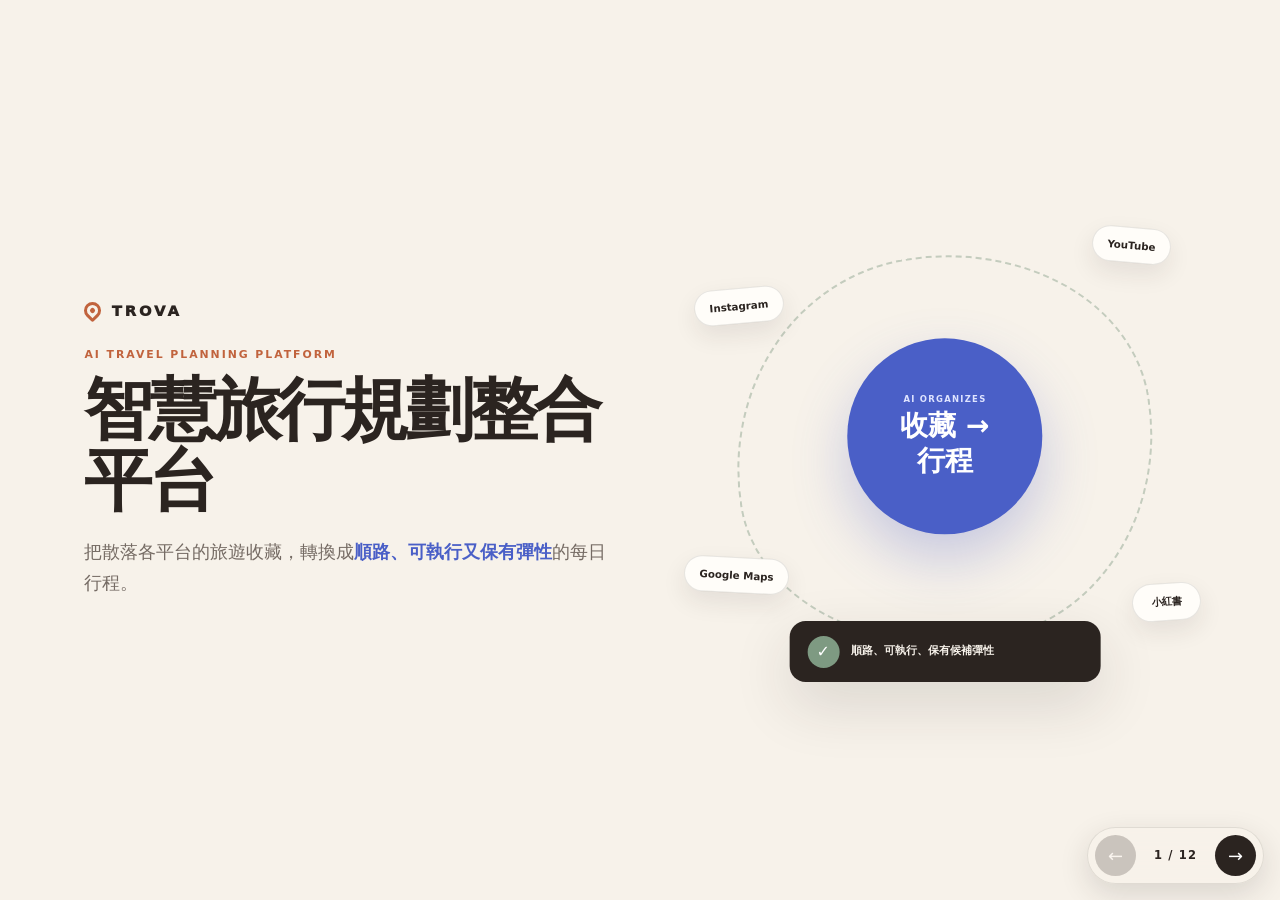
==== commit 0cc50b27: "update" ====
--- a/trova-slides.html
+++ b/trova-slides.html
@@ -1356,107 +1356,130 @@
     /* Customer journey */
     .journey-slide {
       grid-template-rows: auto 1fr;
-      gap: 5%;
+      gap: 4%;
     }
 
     .journey-slide h2 {
-      max-width: 15em;
-      margin-bottom: 0;
-      font-size: clamp(2.2rem, 4.45vw, 5.3rem);
+      max-width: none;
+      margin-bottom: .65rem;
+      font-size: clamp(2.1rem, 4.15vw, 4.9rem);
       line-height: 1.08;
+      white-space: nowrap;
+    }
+
+    .journey-lede {
+      max-width: 47em;
+      margin: 0;
+      color: var(--muted);
+      font-size: clamp(.7rem, .95vw, 1rem);
+      line-height: 1.55;
     }
 
     .journey-canvas {
       position: relative;
+      display: grid;
+      grid-template-rows: auto 1fr auto;
+      gap: clamp(1rem, 2.1vh, 1.8rem);
       min-height: 0;
-      padding: 3% 3.5% 2%;
+      padding: clamp(1.15rem, 2.4vw, 2.4rem) 0 clamp(.8rem, 1.6vw, 1.4rem);
       border-top: 1px solid var(--line);
       border-bottom: 1px solid var(--line);
     }
 
-    .intervention-zone {
-      position: absolute;
-      left: 27%;
-      right: 24%;
-      top: 5%;
-      bottom: 4%;
-      border-radius: 1.2rem;
-      background: linear-gradient(90deg, rgba(74, 95, 199, .035), rgba(74, 95, 199, .11));
-    }
-
-    .intervention-zone span {
-      position: absolute;
-      left: 50%;
-      top: 4%;
-      color: var(--indigo);
+    .journey-context {
+      display: flex;
+      align-items: center;
+      justify-content: space-between;
+      gap: 1rem;
+    }
+
+    .journey-context span {
+      color: var(--muted);
       font-size: clamp(.52rem, .7vw, .74rem);
       font-weight: 900;
       letter-spacing: .14em;
-      white-space: nowrap;
+      text-transform: uppercase;
+    }
+
+    .journey-context strong {
+      display: inline-flex;
+      align-items: center;
+      gap: .55rem;
+      color: var(--terracotta);
+      font-size: clamp(.58rem, .78vw, .82rem);
+      letter-spacing: .08em;
+    }
+
+    .journey-context strong::before {
+      content: "";
+      width: 1.6rem;
+      height: 1px;
+      background: currentColor;
+    }
+
+    .journey-stages {
+      position: relative;
+      display: grid;
+      grid-template-columns: repeat(4, 1fr);
+      align-items: start;
+      gap: clamp(.7rem, 1.35vw, 1.4rem);
+      min-height: 0;
+    }
+
+    .journey-stages::before {
+      content: "";
+      position: absolute;
+      left: 12.5%;
+      right: 12.5%;
+      top: 1.2rem;
+      height: 1px;
+      background: linear-gradient(90deg, rgba(126, 154, 130, .45), var(--indigo) 42%, #d64545 68%, rgba(126, 154, 130, .45));
+    }
+
+    .journey-stage {
+      position: relative;
+      z-index: 1;
+      margin-top: var(--drop, 0);
+      padding: clamp(1rem, 1.7vw, 1.5rem);
+      border: 1px solid var(--line);
+      border-top: 4px solid rgba(126, 154, 130, .55);
+      border-radius: .95rem;
+      background: rgba(255, 253, 249, .84);
+      box-shadow: 0 14px 34px rgba(43, 36, 32, .06);
+    }
+
+    .journey-stage:nth-child(1) { --drop: 0; }
+    .journey-stage:nth-child(2) { --drop: clamp(1.5rem, 4.2vh, 3.4rem); }
+    .journey-stage:nth-child(3) { --drop: clamp(3.2rem, 9vh, 7.2rem); }
+    .journey-stage:nth-child(4) { --drop: clamp(1.2rem, 3.4vh, 2.8rem); }
+
+    .journey-stage.highlight {
+      border-top-color: var(--indigo);
+      background: linear-gradient(155deg, rgba(74, 95, 199, .11), rgba(255, 253, 249, .92) 58%);
+    }
+
+    .journey-stage.lowest {
+      border-color: rgba(214, 69, 69, .24);
+      border-top-color: #d64545;
+      background: linear-gradient(155deg, rgba(214, 69, 69, .13), rgba(255, 253, 249, .94) 62%);
+      box-shadow: 0 18px 44px rgba(214, 69, 69, .12);
+    }
+
+    .journey-node {
+      position: absolute;
+      left: 50%;
+      top: calc(-1.2rem - 7px);
+      width: 14px;
+      height: 14px;
+      border: 4px solid var(--cream);
+      border-radius: 50%;
+      background: var(--sage);
+      box-shadow: 0 0 0 1px rgba(43, 36, 32, .12);
       transform: translateX(-50%);
     }
 
-    .emotion-chart {
-      position: absolute;
-      left: 4%;
-      right: 4%;
-      top: 10%;
-      height: 57%;
-      width: 92%;
-      overflow: visible;
-    }
-
-    .emotion-chart .baseline {
-      stroke: rgba(43, 36, 32, .1);
-      stroke-width: 2;
-      stroke-dasharray: 6 8;
-    }
-
-    .emotion-chart .curve {
-      fill: none;
-      stroke: var(--terracotta);
-      stroke-width: 8;
-      stroke-linecap: round;
-      stroke-linejoin: round;
-    }
-
-    .emotion-chart .curve-shadow {
-      fill: none;
-      stroke: rgba(193, 99, 61, .12);
-      stroke-width: 24;
-      stroke-linecap: round;
-    }
-
-    .emotion-chart .point {
-      fill: var(--cream);
-      stroke: var(--sage);
-      stroke-width: 6;
-    }
-
-    .emotion-chart .point.low {
-      fill: #d64545;
-      stroke: var(--cream);
-      stroke-width: 7;
-    }
-
-    .journey-stages {
-      position: absolute;
-      left: 3.5%;
-      right: 3.5%;
-      bottom: 4%;
-      display: grid;
-      grid-template-columns: repeat(4, 1fr);
-      gap: 1.2rem;
-    }
-
-    .journey-stage {
-      position: relative;
-      padding-top: 1rem;
-      border-top: 3px solid rgba(126, 154, 130, .42);
-    }
-
-    .journey-stage.highlight { border-top-color: var(--indigo); }
-    .journey-stage.lowest { border-top-color: #d64545; }
+    .highlight .journey-node { background: var(--indigo); }
+    .lowest .journey-node { background: #d64545; }
 
     .journey-stage small {
       display: block;
@@ -1481,20 +1504,797 @@
 
     .journey-stage.lowest h3 { color: #d64545; }
 
-    .emotion-low-label {
-      position: absolute;
-      left: 62.4%;
-      top: 57%;
-      z-index: 3;
-      padding: .42em .68em;
+    .journey-state {
+      display: inline-flex;
+      margin-top: .85rem;
+      padding: .38em .65em;
       border-radius: 999px;
+      background: rgba(74, 95, 199, .1);
+      color: var(--indigo);
+      font-size: clamp(.5rem, .68vw, .72rem);
+      font-weight: 950;
+      letter-spacing: .06em;
+    }
+
+    .lowest .journey-state {
       background: #d64545;
       color: white;
-      font-size: clamp(.5rem, .68vw, .72rem);
+    }
+
+    .journey-insight {
+      display: grid;
+      grid-template-columns: auto 1fr;
+      align-items: center;
+      gap: clamp(.8rem, 1.3vw, 1.3rem);
+      max-width: 62rem;
+      margin: 0 auto;
+      padding: .85rem 1.1rem;
+      border-left: 4px solid var(--terracotta);
+      background: rgba(193, 99, 61, .065);
+    }
+
+    .journey-insight small {
+      color: var(--terracotta);
+      font-size: clamp(.5rem, .66vw, .7rem);
       font-weight: 950;
+      letter-spacing: .13em;
+      white-space: nowrap;
+    }
+
+    .journey-insight p {
+      margin: 0;
+      font-size: clamp(.68rem, .9vw, .96rem);
+      font-weight: 750;
+      line-height: 1.45;
+    }
+
+    /* Design challenge / HMW */
+    .hmw-slide {
+      grid-template-rows: auto 1fr;
+      gap: 4%;
+    }
+
+    .hmw-slide h2 {
+      max-width: 15em;
+      margin-bottom: .65rem;
+      font-size: clamp(2.05rem, 4vw, 4.75rem);
+      line-height: 1.08;
+    }
+
+    .hmw-lede {
+      max-width: 46em;
+      margin: 0;
+      color: var(--muted);
+      font-size: clamp(.7rem, .95vw, 1rem);
+      line-height: 1.55;
+    }
+
+    .hmw-canvas {
+      position: relative;
+      display: grid;
+      grid-template-rows: 1fr auto;
+      min-height: 0;
+      padding-top: clamp(1.2rem, 2.6vw, 2.5rem);
+      border-top: 1px solid var(--line);
+    }
+
+    .hmw-paths {
+      position: relative;
+      display: grid;
+      grid-template-columns: repeat(2, 1fr);
+      gap: clamp(2.2rem, 6vw, 7rem);
+      min-height: 0;
+      padding: 0 clamp(.5rem, 2vw, 2rem) clamp(1rem, 2.5vh, 2rem);
+    }
+
+    .hmw-paths::after {
+      content: "";
+      position: absolute;
+      left: 50%;
+      top: 7%;
+      bottom: 12%;
+      width: 1px;
+      background: linear-gradient(180deg, transparent, var(--line) 14%, var(--line) 86%, transparent);
+    }
+
+    .hmw-path {
+      position: relative;
+      display: grid;
+      grid-template-rows: auto auto 1fr auto;
+      align-content: start;
+      min-width: 0;
+    }
+
+    .hmw-number {
+      margin: 0 0 clamp(.8rem, 1.7vh, 1.3rem);
+      color: rgba(74, 95, 199, .18);
+      font-size: clamp(3rem, 6.7vw, 7.8rem);
+      font-weight: 950;
+      letter-spacing: -.08em;
+      line-height: .82;
+    }
+
+    .hmw-path:nth-child(2) .hmw-number { color: rgba(193, 99, 61, .2); }
+
+    .hmw-path small {
+      display: flex;
+      align-items: center;
+      gap: .65rem;
+      margin-bottom: clamp(.8rem, 1.6vh, 1.25rem);
+      color: var(--indigo);
+      font-size: clamp(.52rem, .7vw, .74rem);
+      font-weight: 950;
+      letter-spacing: .14em;
+    }
+
+    .hmw-path:nth-child(2) small { color: var(--terracotta); }
+
+    .hmw-path small::after {
+      content: "";
+      flex: 1;
+      height: 1px;
+      background: currentColor;
+      opacity: .42;
+    }
+
+    .hmw-question {
+      max-width: 17em;
+      margin: 0;
+      font-size: clamp(1.2rem, 2.25vw, 2.65rem);
+      font-weight: 900;
+      letter-spacing: -.035em;
+      line-height: 1.35;
+    }
+
+    .hmw-direction {
+      align-self: end;
+      justify-self: start;
+      display: inline-flex;
+      align-items: center;
+      gap: .55rem;
+      margin-top: clamp(1rem, 2vh, 1.7rem);
+      padding: .55em .82em;
+      border: 1px solid rgba(74, 95, 199, .2);
+      border-radius: 999px;
+      color: var(--indigo);
+      font-size: clamp(.56rem, .76vw, .8rem);
+      font-weight: 900;
+      letter-spacing: .06em;
+    }
+
+    .hmw-path:nth-child(2) .hmw-direction {
+      border-color: rgba(193, 99, 61, .24);
+      color: var(--terracotta);
+    }
+
+    .hmw-direction::before {
+      content: "↳";
+      font-size: 1.1em;
+    }
+
+    .hmw-convergence {
+      display: flex;
+      justify-content: flex-end;
+      padding-top: .5rem;
+    }
+
+    .hmw-next {
+      color: var(--sage);
+      font-size: clamp(.5rem, .66vw, .7rem);
+      font-weight: 950;
+      letter-spacing: .14em;
+      white-space: nowrap;
+    }
+
+    /* Solution */
+    .solution-slide {
+      grid-template-rows: auto 1fr;
+      gap: 4%;
+    }
+
+    .solution-slide h2 {
+      max-width: 14em;
+      margin-bottom: .65rem;
+      font-size: clamp(2.1rem, 4.1vw, 4.85rem);
+      line-height: 1.08;
+    }
+
+    .solution-lede {
+      max-width: 49em;
+      margin: 0;
+      color: var(--muted);
+      font-size: clamp(.7rem, .95vw, 1rem);
+      line-height: 1.55;
+    }
+
+    .solution-canvas {
+      display: grid;
+      grid-template-rows: auto auto auto;
+      align-content: start;
+      gap: 0;
+      min-height: 0;
+      padding-top: clamp(1.2rem, 2.6vw, 2.5rem);
+      border-top: 1px solid var(--line);
+    }
+
+    .solution-engines {
+      display: grid;
+      grid-template-columns: minmax(0, 1fr) auto minmax(0, 1fr);
+      align-items: stretch;
+      align-self: start;
+      gap: clamp(.8rem, 1.6vw, 1.6rem);
+      min-height: 0;
+    }
+
+    .solution-engine {
+      position: relative;
+      display: grid;
+      grid-template-rows: auto 1fr;
+      gap: clamp(1.1rem, 2.4vh, 2rem);
+      min-width: 0;
+      padding: clamp(1.25rem, 2.25vw, 2.2rem);
+      border: 1px solid rgba(74, 95, 199, .18);
+      border-radius: 1.2rem;
+      background: linear-gradient(145deg, rgba(74, 95, 199, .105), rgba(255, 253, 249, .88) 62%);
+      overflow: hidden;
+    }
+
+    .solution-engine.plan {
+      border-color: rgba(193, 99, 61, .2);
+      background: linear-gradient(145deg, rgba(193, 99, 61, .115), rgba(255, 253, 249, .9) 62%);
+    }
+
+    .solution-engine::after {
+      content: attr(data-number);
+      position: absolute;
+      right: -.03em;
+      top: -.18em;
+      color: rgba(74, 95, 199, .07);
+      font-size: clamp(5rem, 10vw, 11.5rem);
+      font-weight: 950;
+      letter-spacing: -.1em;
+      line-height: 1;
+      pointer-events: none;
+    }
+
+    .solution-engine.plan::after { color: rgba(193, 99, 61, .075); }
+
+    .solution-engine-header {
+      position: relative;
+      z-index: 1;
+    }
+
+    .solution-engine-header small {
+      display: block;
+      margin-bottom: .55rem;
+      color: var(--indigo);
+      font-size: clamp(.52rem, .7vw, .74rem);
+      font-weight: 950;
+      letter-spacing: .14em;
+    }
+
+    .plan .solution-engine-header small { color: var(--terracotta); }
+
+    .solution-engine-header h3 {
+      max-width: 11em;
+      margin: 0;
+      font-size: clamp(1.15rem, 2.05vw, 2.35rem);
+      letter-spacing: -.035em;
+      line-height: 1.2;
+    }
+
+    .solution-flow {
+      position: relative;
+      z-index: 1;
+      display: grid;
+      grid-template-columns: repeat(3, 1fr);
+      align-items: end;
+      gap: clamp(.85rem, 1.35vw, 1.35rem);
+      min-width: 0;
+      border-top: 1px solid rgba(74, 95, 199, .2);
+    }
+
+    .plan .solution-flow { border-top-color: rgba(193, 99, 61, .24); }
+
+    .solution-step {
+      position: relative;
+      min-width: 0;
+      padding: clamp(.8rem, 1.4vw, 1.25rem) 0 0;
+    }
+
+    .solution-step:not(:last-child)::after {
+      content: "→";
+      position: absolute;
+      right: calc(-1 * clamp(.55rem, .85vw, .85rem));
+      top: clamp(.72rem, 1.35vw, 1.15rem);
+      color: var(--indigo);
+      font-size: clamp(.72rem, 1vw, 1.05rem);
+      font-weight: 950;
+      transform: translate(50%, -5%);
+    }
+
+    .plan .solution-step:not(:last-child)::after { color: var(--terracotta); }
+
+    .solution-step span {
+      display: block;
+      margin-bottom: .42rem;
+      color: var(--muted);
+      font-size: clamp(.52rem, .68vw, .72rem);
+      font-weight: 900;
+      letter-spacing: .09em;
+    }
+
+    .solution-step strong {
+      display: block;
+      max-width: 8em;
+      font-size: clamp(.78rem, 1.08vw, 1.14rem);
+      line-height: 1.35;
+    }
+
+    .solution-bridge {
+      align-self: center;
+      display: grid;
+      place-items: center;
+      width: clamp(2.3rem, 3.6vw, 3.8rem);
+      aspect-ratio: 1;
+      border: 1px solid rgba(43, 36, 32, .15);
+      border-radius: 50%;
+      background: var(--cream);
+      color: var(--terracotta);
+      font-size: clamp(1rem, 1.6vw, 1.7rem);
+      font-weight: 950;
+      box-shadow: 0 10px 24px rgba(43, 36, 32, .08);
+    }
+
+    .solution-insight {
+      display: grid;
+      grid-template-columns: auto 1fr;
+      align-items: center;
+      gap: clamp(.8rem, 1.3vw, 1.3rem);
+      max-width: 68rem;
+      margin: 0 auto;
+      padding: clamp(1rem, 1.5vw, 1.35rem) clamp(1.2rem, 2vw, 2rem);
+      border: 1px solid rgba(193, 99, 61, .18);
+      border-left: 5px solid var(--terracotta);
+      border-radius: .8rem;
+      background: rgba(193, 99, 61, .075);
+      box-shadow: 0 12px 28px rgba(43, 36, 32, .055);
+    }
+
+    .solution-insight small {
+      color: var(--terracotta);
+      font-size: clamp(.78rem, 1vw, 1.06rem);
+      font-weight: 950;
+      letter-spacing: .13em;
+      white-space: nowrap;
+    }
+
+    .solution-insight p {
+      margin: 0;
+      font-size: clamp(1.05rem, 1.48vw, 1.6rem);
+      font-weight: 750;
+      line-height: 1.45;
+    }
+
+    .solution-value-links {
+      position: relative;
+      height: clamp(3.2rem, 7vh, 5.2rem);
+    }
+
+    .solution-value-links span {
+      position: absolute;
+      top: 0;
+      width: 1px;
+      height: calc(100% - .4rem);
+      background: rgba(43, 36, 32, .34);
+    }
+
+    .solution-value-links span:first-child { left: 24%; }
+    .solution-value-links span:last-child { left: 76%; }
+
+    .solution-value-links span::after {
+      content: "";
+      position: absolute;
+      left: 50%;
+      bottom: 0;
+      width: .42rem;
+      height: .42rem;
+      border-right: 2px solid var(--terracotta);
+      border-bottom: 2px solid var(--terracotta);
+      transform: translate(-50%, 0) rotate(45deg);
+    }
+
+    /* Competitive opportunity */
+    .competitive-slide {
+      grid-template-rows: auto 1fr;
+      gap: 4%;
+    }
+
+    .competitive-slide h2 {
+      max-width: 14em;
+      margin-bottom: .65rem;
+      font-size: clamp(2rem, 3.9vw, 4.65rem);
+      line-height: 1.08;
+    }
+
+    .competitive-lede {
+      max-width: 50em;
+      margin: 0;
+      color: var(--muted);
+      font-size: clamp(.7rem, .95vw, 1rem);
+      line-height: 1.55;
+    }
+
+    .competitive-canvas {
+      position: relative;
+      display: grid;
+      grid-template-columns: 1.05fr .95fr;
+      gap: clamp(1.4rem, 3.2vw, 3.5rem);
+      min-height: 0;
+      padding: clamp(1.1rem, 2.4vw, 2.3rem) 0 clamp(1.35rem, 2.4vh, 1.8rem);
+      border-top: 1px solid var(--line);
+    }
+
+    .competitor-tracks {
+      display: grid;
+      grid-template-rows: repeat(3, 1fr);
+      gap: clamp(.65rem, 1.25vh, 1rem);
+      min-height: 0;
+    }
+
+    .competitor-track {
+      display: grid;
+      grid-template-columns: minmax(6rem, .52fr) 1fr auto 1fr;
+      align-items: center;
+      gap: clamp(.42rem, .75vw, .72rem);
+      min-width: 0;
+      padding: clamp(.75rem, 1.35vw, 1.15rem);
+      border: 1px solid var(--line);
+      border-radius: .85rem;
+      background: rgba(255, 253, 249, .68);
+    }
+
+    .competitor-name small {
+      display: block;
+      margin-bottom: .25rem;
+      color: var(--sage);
+      font-size: clamp(.44rem, .58vw, .62rem);
+      font-weight: 950;
+      letter-spacing: .12em;
+    }
+
+    .competitor-name strong {
+      display: block;
+      font-size: clamp(.72rem, 1vw, 1.06rem);
+      line-height: 1.25;
+    }
+
+    .capability {
+      display: grid;
+      place-items: center;
+      min-height: 3.4rem;
+      padding: .65rem .7rem;
+      border-radius: .65rem;
+      background: rgba(126, 154, 130, .085);
+      color: var(--warm-black);
+      font-size: clamp(.57rem, .76vw, .8rem);
+      font-weight: 800;
+      line-height: 1.35;
+      text-align: center;
+    }
+
+    .capability-link {
+      color: rgba(43, 36, 32, .38);
+      font-size: clamp(.72rem, 1vw, 1rem);
+      font-weight: 950;
+    }
+
+    .opportunity-panel {
+      position: relative;
+      display: grid;
+      grid-template-rows: auto auto 1fr auto;
+      align-content: start;
+      min-height: 0;
+      padding: clamp(1.2rem, 2.25vw, 2.2rem);
+      border: 1px solid rgba(193, 99, 61, .2);
+      border-radius: 1rem;
+      background: linear-gradient(145deg, rgba(193, 99, 61, .105), rgba(74, 95, 199, .065) 72%, rgba(255, 253, 249, .9));
+      overflow: hidden;
+    }
+
+    .opportunity-panel::after {
+      content: "OPPORTUNITY";
+      position: absolute;
+      right: -.04em;
+      bottom: -.13em;
+      color: rgba(193, 99, 61, .055);
+      font-size: clamp(3.5rem, 6.7vw, 7.8rem);
+      font-weight: 950;
+      letter-spacing: -.08em;
+      line-height: 1;
+      pointer-events: none;
+    }
+
+    .opportunity-label {
+      position: relative;
+      z-index: 1;
+      margin: 0 0 .7rem;
+      color: var(--terracotta);
+      font-size: clamp(.5rem, .66vw, .7rem);
+      font-weight: 950;
+      letter-spacing: .14em;
+    }
+
+    .opportunity-panel h3 {
+      position: relative;
+      z-index: 1;
+      max-width: none;
+      margin: 0 0 clamp(1rem, 2.2vh, 1.8rem);
+      font-size: clamp(1.12rem, 1.85vw, 2.08rem);
+      letter-spacing: -.04em;
+      line-height: 1.25;
+      white-space: nowrap;
+    }
+
+    .opportunity-flow {
+      position: relative;
+      z-index: 1;
+      display: grid;
+      grid-template-columns: 1fr auto 1fr;
+      align-items: center;
+      gap: clamp(.55rem, 1vw, .9rem);
+      align-self: center;
+    }
+
+    .opportunity-node {
+      min-width: 0;
+      padding: clamp(.75rem, 1.2vw, 1.05rem);
+      border: 1px solid rgba(74, 95, 199, .18);
+      border-radius: .75rem;
+      background: rgba(255, 253, 249, .72);
+    }
+
+    .opportunity-node small {
+      display: block;
+      margin-bottom: .35rem;
+      color: var(--muted);
+      font-size: clamp(.42rem, .54vw, .58rem);
+      font-weight: 900;
       letter-spacing: .1em;
-      transform: translate(-50%, -50%);
-      box-shadow: 0 8px 20px rgba(214, 69, 69, .22);
+    }
+
+    .opportunity-node strong {
+      display: block;
+      font-size: clamp(.66rem, .92vw, .98rem);
+      line-height: 1.35;
+    }
+
+    .opportunity-arrow {
+      color: var(--terracotta);
+      font-size: clamp(1rem, 1.6vw, 1.7rem);
+      font-weight: 950;
+    }
+
+    .competitive-takeaway {
+      position: relative;
+      z-index: 1;
+      margin: clamp(1rem, 2.2vh, 1.8rem) 0 0;
+      padding-top: clamp(.85rem, 1.5vh, 1.2rem);
+      border-top: 1px solid rgba(43, 36, 32, .13);
+      font-size: clamp(.8rem, 1.06vw, 1.12rem);
+      font-weight: 750;
+      line-height: 1.48;
+    }
+
+    .competitive-takeaway strong { color: var(--terracotta); }
+
+    .competitive-source {
+      position: absolute;
+      left: 0;
+      bottom: -.15rem;
+      color: var(--muted);
+      font-size: clamp(.52rem, .62vw, .66rem);
+      font-weight: 700;
+      letter-spacing: .05em;
+    }
+
+    /* Product structure / IA */
+    .structure-slide {
+      grid-template-rows: auto 1fr;
+      gap: 4%;
+    }
+
+    .structure-slide h2 {
+      max-width: 15em;
+      margin-bottom: .65rem;
+      font-size: clamp(2rem, 3.9vw, 4.65rem);
+      line-height: 1.08;
+    }
+
+    .structure-lede {
+      max-width: 49em;
+      margin: 0;
+      color: var(--muted);
+      font-size: clamp(.7rem, .95vw, 1rem);
+      line-height: 1.55;
+    }
+
+    .structure-canvas {
+      display: grid;
+      grid-template-rows: 1fr auto;
+      gap: clamp(1rem, 2vh, 1.7rem);
+      min-height: 0;
+      padding-top: clamp(1.1rem, 2.4vw, 2.3rem);
+      border-top: 1px solid var(--line);
+    }
+
+    .module-map {
+      display: grid;
+      grid-template-columns: minmax(0, 1fr) auto minmax(0, 1.08fr) auto minmax(0, 1fr);
+      align-items: stretch;
+      gap: clamp(.65rem, 1.25vw, 1.2rem);
+      min-height: 0;
+    }
+
+    .module-card {
+      position: relative;
+      display: grid;
+      grid-template-rows: auto auto 1fr auto;
+      min-width: 0;
+      padding: clamp(1.15rem, 2vw, 2rem);
+      border: 1px solid rgba(74, 95, 199, .18);
+      border-top: 5px solid var(--indigo);
+      border-radius: 1rem;
+      background: linear-gradient(150deg, rgba(74, 95, 199, .09), rgba(255, 253, 249, .9) 58%);
+      overflow: hidden;
+    }
+
+    .module-card.ai {
+      border-color: rgba(193, 99, 61, .22);
+      border-top-color: var(--terracotta);
+      background: linear-gradient(150deg, rgba(193, 99, 61, .12), rgba(255, 253, 249, .92) 58%);
+      box-shadow: 0 18px 42px rgba(193, 99, 61, .1);
+    }
+
+    .module-card.trip {
+      border-color: rgba(126, 154, 130, .25);
+      border-top-color: var(--sage);
+      background: linear-gradient(150deg, rgba(126, 154, 130, .11), rgba(255, 253, 249, .92) 58%);
+    }
+
+    .module-card::after {
+      content: attr(data-number);
+      position: absolute;
+      right: -.03em;
+      top: -.18em;
+      color: rgba(74, 95, 199, .055);
+      font-size: clamp(5rem, 8vw, 9.2rem);
+      font-weight: 950;
+      letter-spacing: -.1em;
+      line-height: 1;
+      pointer-events: none;
+    }
+
+    .module-card.ai::after { color: rgba(193, 99, 61, .06); }
+    .module-card.trip::after { color: rgba(126, 154, 130, .075); }
+
+    .module-kicker {
+      position: relative;
+      z-index: 1;
+      margin-bottom: .55rem;
+      color: var(--indigo);
+      font-size: clamp(.48rem, .64vw, .68rem);
+      font-weight: 950;
+      letter-spacing: .14em;
+    }
+
+    .ai .module-kicker { color: var(--terracotta); }
+    .trip .module-kicker { color: var(--sage); }
+
+    .module-card h3 {
+      position: relative;
+      z-index: 1;
+      margin: 0 0 clamp(.9rem, 1.8vh, 1.4rem);
+      font-size: clamp(1.25rem, 2.1vw, 2.4rem);
+      letter-spacing: -.04em;
+      line-height: 1.18;
+    }
+
+    .module-feature {
+      position: relative;
+      z-index: 1;
+      align-self: start;
+      padding-top: clamp(.8rem, 1.5vh, 1.15rem);
+      border-top: 1px solid rgba(43, 36, 32, .12);
+    }
+
+    .module-feature strong {
+      display: block;
+      margin-bottom: .55rem;
+      font-size: clamp(.72rem, 1vw, 1.06rem);
+      line-height: 1.35;
+    }
+
+    .module-feature p {
+      margin: 0;
+      color: var(--muted);
+      font-size: clamp(.58rem, .78vw, .82rem);
+      line-height: 1.52;
+    }
+
+    .module-output {
+      position: relative;
+      z-index: 1;
+      justify-self: start;
+      margin-top: clamp(1rem, 2vh, 1.6rem);
+      padding: .48em .72em;
+      border-radius: 999px;
+      background: rgba(74, 95, 199, .1);
+      color: var(--indigo);
+      font-size: clamp(.5rem, .67vw, .72rem);
+      font-weight: 900;
+      letter-spacing: .05em;
+    }
+
+    .ai .module-output {
+      background: rgba(193, 99, 61, .11);
+      color: var(--terracotta);
+    }
+
+    .trip .module-output {
+      background: rgba(126, 154, 130, .14);
+      color: #55765d;
+    }
+
+    .module-connector {
+      align-self: center;
+      display: grid;
+      grid-template-rows: auto auto;
+      justify-items: center;
+      gap: .35rem;
+      width: clamp(2.3rem, 3.4vw, 3.6rem);
+      color: var(--muted);
+    }
+
+    .module-connector span {
+      color: var(--terracotta);
+      font-size: clamp(1rem, 1.55vw, 1.65rem);
+      font-weight: 950;
+      line-height: 1;
+    }
+
+    .module-connector small {
+      font-size: clamp(.38rem, .48vw, .52rem);
+      font-weight: 850;
+      line-height: 1.25;
+      text-align: center;
+    }
+
+    .structure-insight {
+      display: grid;
+      grid-template-columns: auto 1fr;
+      align-items: center;
+      gap: clamp(.8rem, 1.3vw, 1.3rem);
+      max-width: 68rem;
+      margin: 0 auto;
+      padding: .82rem 1.05rem;
+      border-left: 4px solid var(--terracotta);
+      background: rgba(193, 99, 61, .06);
+    }
+
+    .structure-insight small {
+      color: var(--terracotta);
+      font-size: clamp(.5rem, .66vw, .7rem);
+      font-weight: 950;
+      letter-spacing: .13em;
+      white-space: nowrap;
+    }
+
+    .structure-insight p {
+      margin: 0;
+      font-size: clamp(.72rem, .96vw, 1.02rem);
+      font-weight: 750;
+      line-height: 1.45;
     }
 
     .controls {
@@ -1758,39 +2558,45 @@
       .persona-insight p { font-size: .46rem; line-height: 1.3; }
 
       .journey-slide { gap: 3%; }
-      .journey-slide h2 { max-width: 12em; font-size: clamp(1.65rem, 8vw, 2.55rem); }
+      .journey-slide h2 {
+        max-width: 12em;
+        font-size: clamp(1.65rem, 8vw, 2.55rem);
+        white-space: normal;
+      }
+      .journey-lede { max-width: 32em; font-size: .52rem; line-height: 1.4; }
 
       .journey-canvas {
-        padding: 0;
+        grid-template-rows: auto 1fr auto;
+        gap: .5rem;
+        padding: .6rem 0 0;
         border: 0;
-      }
-
-      .intervention-zone,
-      .emotion-chart,
-      .emotion-low-label { display: none; }
+        border-top: 1px solid var(--line);
+      }
+
+      .journey-context span { font-size: .4rem; }
+      .journey-context strong { font-size: .43rem; }
+      .journey-context strong::before { width: .8rem; }
 
       .journey-stages {
-        position: relative;
-        left: auto;
-        right: auto;
-        bottom: auto;
-        display: grid;
         grid-template-columns: 1fr;
-        grid-template-rows: .78fr .95fr 1.25fr .78fr;
-        height: 100%;
-        gap: .35rem;
-      }
+        grid-template-rows: repeat(4, 1fr);
+        gap: .28rem;
+      }
+
+      .journey-stages::before { display: none; }
 
       .journey-stage {
         display: grid;
-        grid-template-columns: auto 1fr;
+        grid-template-columns: 3.8rem 1fr auto;
         grid-template-rows: auto 1fr;
-        column-gap: .7rem;
-        padding: .62rem .72rem .62rem 1rem;
+        column-gap: .55rem;
+        margin-top: 0;
+        padding: .48rem .62rem;
         border: 1px solid var(--line);
         border-left: 4px solid rgba(126, 154, 130, .42);
-        border-radius: .65rem;
+        border-radius: .6rem;
         background: var(--paper);
+        box-shadow: none;
       }
 
       .journey-stage.highlight {
@@ -1812,8 +2618,307 @@
         font-size: .42rem;
       }
 
+      .journey-node { display: none; }
       .journey-stage h3 { margin-bottom: .18rem; font-size: .78rem; }
       .journey-stage p { font-size: .5rem; line-height: 1.3; }
+      .journey-state {
+        grid-column: 3;
+        grid-row: 1 / 3;
+        align-self: center;
+        margin: 0;
+        font-size: .4rem;
+      }
+
+      .journey-insight {
+        gap: .55rem;
+        padding: .55rem .65rem;
+        border-left-width: 3px;
+      }
+
+      .journey-insight small { font-size: .38rem; }
+      .journey-insight p { font-size: .48rem; line-height: 1.35; }
+
+      .hmw-slide { gap: 3%; }
+      .hmw-slide h2 { max-width: 12em; font-size: clamp(1.55rem, 7.5vw, 2.4rem); }
+      .hmw-lede { max-width: 31em; font-size: .52rem; line-height: 1.4; }
+
+      .hmw-canvas {
+        padding-top: .65rem;
+      }
+
+      .hmw-paths {
+        grid-template-columns: 1fr;
+        grid-template-rows: repeat(2, 1fr);
+        gap: .45rem;
+        padding: 0 0 .45rem;
+      }
+
+      .hmw-paths::after { display: none; }
+
+      .hmw-path {
+        grid-template-columns: 3.2rem 1fr;
+        grid-template-rows: auto 1fr auto;
+        align-items: start;
+        padding: .6rem .75rem;
+        border: 1px solid var(--line);
+        border-left: 4px solid var(--indigo);
+        border-radius: .65rem;
+        background: rgba(74, 95, 199, .04);
+      }
+
+      .hmw-path:nth-child(2) {
+        border-left-color: var(--terracotta);
+        background: rgba(193, 99, 61, .045);
+      }
+
+      .hmw-number {
+        grid-row: 1 / 4;
+        align-self: center;
+        margin: 0;
+        font-size: 2.5rem;
+      }
+
+      .hmw-path small {
+        margin-bottom: .35rem;
+        font-size: .4rem;
+      }
+
+      .hmw-path small::after { display: none; }
+      .hmw-question { max-width: 24em; font-size: .72rem; line-height: 1.35; }
+
+      .hmw-direction {
+        margin-top: .35rem;
+        padding: .35em .58em;
+        font-size: .4rem;
+      }
+
+      .hmw-convergence {
+        padding: .25rem 0 0;
+      }
+      .hmw-next { font-size: .36rem; }
+
+      .solution-slide { gap: 3%; }
+      .solution-slide h2 { max-width: 12em; font-size: clamp(1.55rem, 7.5vw, 2.4rem); }
+      .solution-lede { max-width: 31em; font-size: .52rem; line-height: 1.4; }
+
+      .solution-canvas {
+        gap: 0;
+        padding-top: .65rem;
+      }
+
+      .solution-engines {
+        grid-template-columns: 1fr;
+        grid-template-rows: 1fr auto 1fr;
+        align-self: stretch;
+        gap: .35rem;
+      }
+
+      .solution-engine {
+        grid-template-columns: 7rem 1fr;
+        grid-template-rows: 1fr;
+        align-items: center;
+        gap: .5rem;
+        padding: .72rem;
+        border-radius: .7rem;
+      }
+
+      .solution-engine::after { font-size: 4.2rem; }
+      .solution-engine-header small { margin-bottom: .3rem; font-size: .4rem; }
+      .solution-engine-header h3 { font-size: .78rem; }
+
+      .solution-flow {
+        align-items: stretch;
+        gap: .38rem;
+      }
+
+      .solution-step {
+        display: grid;
+        align-content: center;
+        padding: .45rem 0 0;
+      }
+
+      .solution-step:not(:last-child)::after {
+        right: -.2rem;
+        top: 50%;
+        font-size: .56rem;
+        transform: translate(50%, -50%);
+      }
+
+      .solution-step span { margin-bottom: .2rem; font-size: .36rem; }
+      .solution-step strong { font-size: .52rem; line-height: 1.3; }
+
+      .solution-bridge {
+        justify-self: center;
+        width: 1.55rem;
+        font-size: 0;
+        transform: rotate(90deg);
+      }
+
+      .solution-bridge::after {
+        content: "→";
+        font-size: .72rem;
+      }
+
+      .solution-value-links { height: 1.85rem; }
+      .solution-value-links span { height: calc(100% - .3rem); }
+      .solution-value-links span:first-child { left: 35%; }
+      .solution-value-links span:last-child { left: 65%; }
+
+      .solution-insight {
+        gap: .55rem;
+        padding: .65rem .72rem;
+        border-left-width: 3px;
+        border-radius: .6rem;
+      }
+
+      .solution-insight small { font-size: .48rem; }
+      .solution-insight p { font-size: .64rem; line-height: 1.3; }
+
+      .competitive-slide { gap: 3%; }
+      .competitive-slide h2 { max-width: 12em; font-size: clamp(1.5rem, 7.2vw, 2.3rem); }
+      .competitive-lede { max-width: 31em; font-size: .5rem; line-height: 1.4; }
+
+      .competitive-canvas {
+        grid-template-columns: 1fr;
+        grid-template-rows: 1.06fr .94fr;
+        gap: .5rem;
+        padding-top: .6rem;
+        padding-bottom: .85rem;
+      }
+
+      .competitor-tracks { gap: .3rem; }
+
+      .competitor-track {
+        grid-template-columns: 4.8rem 1fr auto 1fr;
+        gap: .3rem;
+        padding: .45rem .5rem;
+        border-radius: .55rem;
+      }
+
+      .competitor-name small { margin-bottom: .12rem; font-size: .34rem; }
+      .competitor-name strong { font-size: .5rem; }
+
+      .capability {
+        min-height: 2.25rem;
+        padding: .35rem .3rem;
+        border-radius: .42rem;
+        font-size: .39rem;
+      }
+
+      .capability-link { font-size: .48rem; }
+
+      .opportunity-panel {
+        grid-template-columns: 7.4rem 1fr;
+        grid-template-rows: auto 1fr auto;
+        column-gap: .65rem;
+        padding: .65rem .75rem;
+        border-radius: .65rem;
+      }
+
+      .opportunity-panel::after { font-size: 3.4rem; }
+      .opportunity-label { grid-column: 1; margin-bottom: .28rem; font-size: .36rem; }
+      .opportunity-panel h3 {
+        grid-column: 1;
+        grid-row: 2 / 4;
+        align-self: start;
+        margin: 0;
+        font-size: .78rem;
+        white-space: normal;
+      }
+
+      .opportunity-flow {
+        grid-column: 2;
+        grid-row: 1 / 3;
+        gap: .3rem;
+      }
+
+      .opportunity-node { padding: .45rem; border-radius: .48rem; }
+      .opportunity-node small { margin-bottom: .18rem; font-size: .3rem; }
+      .opportunity-node strong { font-size: .43rem; }
+      .opportunity-arrow { font-size: .68rem; }
+
+      .competitive-takeaway {
+        grid-column: 2;
+        grid-row: 3;
+        margin-top: .45rem;
+        padding-top: .4rem;
+        font-size: .5rem;
+        line-height: 1.35;
+      }
+
+      .competitive-source { bottom: 0; font-size: .36rem; }
+
+      .structure-slide { gap: 3%; }
+      .structure-slide h2 { max-width: 12em; font-size: clamp(1.5rem, 7.2vw, 2.3rem); }
+      .structure-lede { max-width: 31em; font-size: .5rem; line-height: 1.4; }
+
+      .structure-canvas {
+        gap: .45rem;
+        padding-top: .6rem;
+      }
+
+      .module-map {
+        grid-template-columns: 1fr;
+        grid-template-rows: 1fr auto 1fr auto 1fr;
+        gap: .25rem;
+      }
+
+      .module-card {
+        grid-template-columns: 5.7rem 1fr auto;
+        grid-template-rows: auto 1fr;
+        column-gap: .55rem;
+        padding: .58rem .68rem;
+        border-top-width: 1px;
+        border-left: 4px solid var(--indigo);
+        border-radius: .62rem;
+      }
+
+      .module-card.ai { border-left-color: var(--terracotta); }
+      .module-card.trip { border-left-color: var(--sage); }
+      .module-card::after { font-size: 3.8rem; }
+
+      .module-kicker { grid-column: 1; margin-bottom: .22rem; font-size: .34rem; }
+      .module-card h3 { grid-column: 1; margin: 0; font-size: .78rem; }
+
+      .module-feature {
+        grid-column: 2;
+        grid-row: 1 / 3;
+        align-self: center;
+        padding: 0;
+        border-top: 0;
+      }
+
+      .module-feature strong { margin-bottom: .25rem; font-size: .5rem; }
+      .module-feature p { font-size: .4rem; line-height: 1.35; }
+
+      .module-output {
+        grid-column: 3;
+        grid-row: 1 / 3;
+        align-self: center;
+        margin: 0;
+        font-size: .36rem;
+      }
+
+      .module-connector {
+        justify-self: center;
+        grid-template-columns: auto auto;
+        grid-template-rows: 1fr;
+        width: auto;
+        gap: .35rem;
+      }
+
+      .module-connector span { font-size: 0; }
+      .module-connector span::after { content: "↓"; font-size: .68rem; }
+      .module-connector small { align-self: center; font-size: .3rem; }
+
+      .structure-insight {
+        gap: .5rem;
+        padding: .5rem .6rem;
+        border-left-width: 3px;
+      }
+
+      .structure-insight small { font-size: .36rem; }
+      .structure-insight p { font-size: .48rem; line-height: 1.3; }
 
       .controls {
         right: max(.6rem, env(safe-area-inset-right));
@@ -2094,47 +3199,245 @@
       <header class="slide-header">
         <div>
           <p class="eyebrow">Customer Journey</p>
-          <h2>情緒低點，集中在收藏之後的整理與排序</h2>
+          <h2>收藏完成，不代表行程就能開始</h2>
+          <p class="journey-lede">從靈感走向可執行行程，真正的負擔出現在收藏之後。</p>
         </div>
         <div class="slide-index">07 — CUSTOMER JOURNEY</div>
       </header>
 
       <div class="journey-canvas">
-        <div class="intervention-zone"><span>PRIMARY INTERVENTION ZONE</span></div>
-
-        <svg class="emotion-chart" viewBox="0 0 1000 340" role="img" aria-label="旅程情緒曲線在整理排序階段降至最低點">
-          <line class="baseline" x1="20" y1="170" x2="980" y2="170"></line>
-          <path class="curve-shadow" d="M75 90 C190 75, 275 115, 350 145 S545 280, 635 275 S790 155, 925 105"></path>
-          <path class="curve" d="M75 90 C190 75, 275 115, 350 145 S545 280, 635 275 S790 155, 925 105"></path>
-          <circle class="point" cx="75" cy="90" r="12"></circle>
-          <circle class="point" cx="350" cy="145" r="12"></circle>
-          <circle class="point low" cx="635" cy="275" r="15"></circle>
-          <circle class="point" cx="925" cy="105" r="12"></circle>
-        </svg>
-
-        <span class="emotion-low-label">情緒最低點</span>
+        <div class="journey-context" aria-hidden="true">
+          <span>PLANNING PROGRESS</span>
+          <strong>HIGH-FRICTION ZONE · 高摩擦區</strong>
+        </div>
 
         <div class="journey-stages">
           <article class="journey-stage">
+            <span class="journey-node" aria-hidden="true"></span>
             <small>01 · START</small>
             <h3>骨架抵定</h3>
-            <p>確認日期、地區與住宿位置。</p>
+            <p>日期、地區與住宿位置明確。</p>
+            <span class="journey-state">穩定</span>
           </article>
           <article class="journey-stage highlight">
+            <span class="journey-node" aria-hidden="true"></span>
             <small>02 · COLLECT</small>
             <h3>蒐集收藏</h3>
-            <p>收藏散落各平台，開始重新整理。</p>
+            <p>靈感增加，資訊開始堆積。</p>
+            <span class="journey-state">摩擦升高</span>
           </article>
           <article class="journey-stage lowest">
+            <span class="journey-node" aria-hidden="true"></span>
             <small>03 · ORGANIZE</small>
             <h3>整理排序</h3>
-            <p>距離、交通、營業時間與順序反覆調整。</p>
+            <p>多項條件互相牽動，難以一次定案。</p>
+            <span class="journey-state">情緒最低點</span>
           </article>
           <article class="journey-stage">
+            <span class="journey-node" aria-hidden="true"></span>
             <small>04 · CONFIRM</small>
             <h3>確認定案</h3>
-            <p>形成每日行程，情緒逐步回升。</p>
+            <p>行程成形，掌控感逐步回升。</p>
+            <span class="journey-state">回穩</span>
           </article>
+        </div>
+
+        <div class="journey-insight">
+          <small>KEY INSIGHT</small>
+          <p>痛點並非發生在尋找靈感，而是在收藏之後，使用者必須將資訊轉化為可執行行程。</p>
+        </div>
+      </div>
+    </section>
+
+    <section class="slide hmw-slide" aria-label="Slide 9：Design Challenge / HMW">
+      <header class="slide-header">
+        <div>
+          <p class="eyebrow">Design Challenge / HMW</p>
+          <h2>我們將旅程中的摩擦，轉化為<br>兩個設計挑戰</h2>
+          <p class="hmw-lede">從研究洞察收斂問題邊界，先定義值得解決的核心挑戰。</p>
+        </div>
+        <div class="slide-index">08 — DESIGN CHALLENGE</div>
+      </header>
+
+      <div class="hmw-canvas">
+        <div class="hmw-paths">
+          <article class="hmw-path">
+            <p class="hmw-number" aria-hidden="true">01</p>
+            <small>HOW MIGHT WE</small>
+            <p class="hmw-question">如何讓分散的跨平台收藏，順利延續到行程規劃？</p>
+            <span class="hmw-direction">資訊不再中斷</span>
+          </article>
+
+          <article class="hmw-path">
+            <p class="hmw-number" aria-hidden="true">02</p>
+            <small>HOW MIGHT WE</small>
+            <p class="hmw-question">如何減少使用者反覆調整景點順序與路線的時間？</p>
+            <span class="hmw-direction">降低安排負擔</span>
+          </article>
+        </div>
+
+        <div class="hmw-convergence">
+          <span class="hmw-next">NEXT · SOLUTION →</span>
+        </div>
+      </div>
+    </section>
+
+    <section class="slide solution-slide" aria-label="Slide 10：Solution">
+      <header class="slide-header">
+        <div>
+          <p class="eyebrow">Solution / Core Experience</p>
+          <h2>從收藏到行程，不再斷線</h2>
+          <p class="solution-lede">Trova 將分散的旅行靈感，直接轉化為可執行的每日行程。</p>
+        </div>
+        <div class="slide-index">09 — SOLUTION</div>
+      </header>
+
+      <div class="solution-canvas">
+        <div class="solution-engines">
+          <article class="solution-engine collect" data-number="01">
+            <header class="solution-engine-header">
+              <small>01 · COLLECT</small>
+              <h3>跨平台收藏匯入</h3>
+            </header>
+            <div class="solution-flow" aria-label="收藏匯入流程">
+              <div class="solution-step"><span>STEP 01</span><strong>跨平台內容</strong></div>
+              <div class="solution-step"><span>STEP 02</span><strong>AI 擷取資訊</strong></div>
+              <div class="solution-step"><span>STEP 03</span><strong>統一收藏</strong></div>
+            </div>
+          </article>
+
+          <div class="solution-bridge" aria-label="收藏資料直接進入行程安排">→</div>
+
+          <article class="solution-engine plan" data-number="02">
+            <header class="solution-engine-header">
+              <small>02 · PLAN</small>
+              <h3>AI 行程安排助手</h3>
+            </header>
+            <div class="solution-flow" aria-label="AI 行程安排流程">
+              <div class="solution-step"><span>STEP 04</span><strong>選擇景點</strong></div>
+              <div class="solution-step"><span>STEP 05</span><strong>AI 安排行程</strong></div>
+              <div class="solution-step"><span>STEP 06</span><strong>可執行時間軸</strong></div>
+            </div>
+          </article>
+        </div>
+
+        <div class="solution-value-links" aria-hidden="true">
+          <span></span>
+          <span></span>
+        </div>
+
+        <div class="solution-insight">
+          <small>CORE VALUE</small>
+          <p>不是增加另一個規劃工具，而是重新連接「收藏」與「行程」之間斷掉的旅程。</p>
+        </div>
+      </div>
+    </section>
+
+    <section class="slide competitive-slide" aria-label="Slide 11：Competitive Opportunity">
+      <header class="slide-header">
+        <div>
+          <p class="eyebrow">Competitive Opportunity</p>
+          <h2>工具很多，但收藏到行程的旅程仍然斷裂</h2>
+          <p class="competitive-lede">現有工具各自解決部分環節，差異在於能否把異質收藏直接延續為可執行行程。</p>
+        </div>
+        <div class="slide-index">10 — OPPORTUNITY</div>
+      </header>
+
+      <div class="competitive-canvas">
+        <div class="competitor-tracks" aria-label="競品能力範圍">
+          <article class="competitor-track">
+            <div class="competitor-name"><small>TRAVEL APP</small><strong>去趣 chicTrip</strong></div>
+            <div class="capability">Google Maps 匯入</div>
+            <span class="capability-link" aria-hidden="true">→</span>
+            <div class="capability">路線排序</div>
+          </article>
+
+          <article class="competitor-track">
+            <div class="competitor-name"><small>TRAVEL APP</small><strong>Funliday</strong></div>
+            <div class="capability">ChatGPT 行程匯入</div>
+            <span class="capability-link" aria-hidden="true">→</span>
+            <div class="capability">AI 行程生成</div>
+          </article>
+
+          <article class="competitor-track">
+            <div class="competitor-name"><small>WORKSPACE</small><strong>Notion</strong></div>
+            <div class="capability">彈性資訊整理</div>
+            <span class="capability-link" aria-hidden="true">→</span>
+            <div class="capability">通用 AI 協作</div>
+          </article>
+        </div>
+
+        <aside class="opportunity-panel">
+          <p class="opportunity-label">PRODUCT OPPORTUNITY</p>
+          <h3>把跨來源收藏，直接送進 AI 排程</h3>
+          <div class="opportunity-flow" aria-label="產品機會流程">
+            <div class="opportunity-node"><small>INPUT</small><strong>社群 · 地圖 · 網頁</strong></div>
+            <span class="opportunity-arrow" aria-hidden="true">→</span>
+            <div class="opportunity-node"><small>OUTPUT</small><strong>AI 可執行行程</strong></div>
+          </div>
+          <p class="competitive-takeaway">Trova 的差異不只是 AI 排程，而是讓<strong>異質收藏不必重新整理</strong>，就能繼續成為行程。</p>
+        </aside>
+
+        <small class="competitive-source">功能依官方產品資料整理 · 2026.08</small>
+      </div>
+    </section>
+
+    <section class="slide structure-slide" aria-label="Slide 12：Product Structure / IA">
+      <header class="slide-header">
+        <div>
+          <p class="eyebrow">Product Structure / IA</p>
+          <h2>三個核心模組，串起收藏、安排與檢查</h2>
+          <p class="structure-lede">每個模組各司其職，讓跨平台靈感能一路延續為可實際執行的行程。</p>
+        </div>
+        <div class="slide-index">11 — PRODUCT STRUCTURE</div>
+      </header>
+
+      <div class="structure-canvas">
+        <div class="module-map" aria-label="Trova 三個核心產品模組">
+          <article class="module-card collect" data-number="01">
+            <small class="module-kicker">CORE MODULE 01</small>
+            <h3>收藏</h3>
+            <div class="module-feature">
+              <strong>跨平台收藏匯入與 AI 資訊擷取</strong>
+              <p>從社群、短影音與地圖匯入內容，自動擷取景點資訊並統一整理。</p>
+            </div>
+            <span class="module-output">結構化景點</span>
+          </article>
+
+          <div class="module-connector" aria-hidden="true">
+            <span>→</span>
+            <small>SELECT</small>
+          </div>
+
+          <article class="module-card ai" data-number="02">
+            <small class="module-kicker">CORE MODULE 02</small>
+            <h3>AI 行程安排助手</h3>
+            <div class="module-feature">
+              <strong>AI 行程規劃引擎</strong>
+              <p>依位置、交通時間與營業時間，將選定收藏安排成順路且可執行的時間軸。</p>
+            </div>
+            <span class="module-output">可執行時間軸</span>
+          </article>
+
+          <div class="module-connector" aria-hidden="true">
+            <span>→</span>
+            <small>VALIDATE</small>
+          </div>
+
+          <article class="module-card trip" data-number="03">
+            <small class="module-kicker">CORE MODULE 03</small>
+            <h3>行程</h3>
+            <div class="module-feature">
+              <strong>行程可行性檢查</strong>
+              <p>新增或調整行程時，自動檢查交通、營業時間與時段衝突並即時提醒。</p>
+            </div>
+            <span class="module-output">即時衝突提醒</span>
+          </article>
+        </div>
+
+        <div class="structure-insight">
+          <small>PRODUCT LOGIC</small>
+          <p>讓旅行靈感從被收藏開始，一路成為可實際執行的行程。</p>
         </div>
       </div>
     </section>
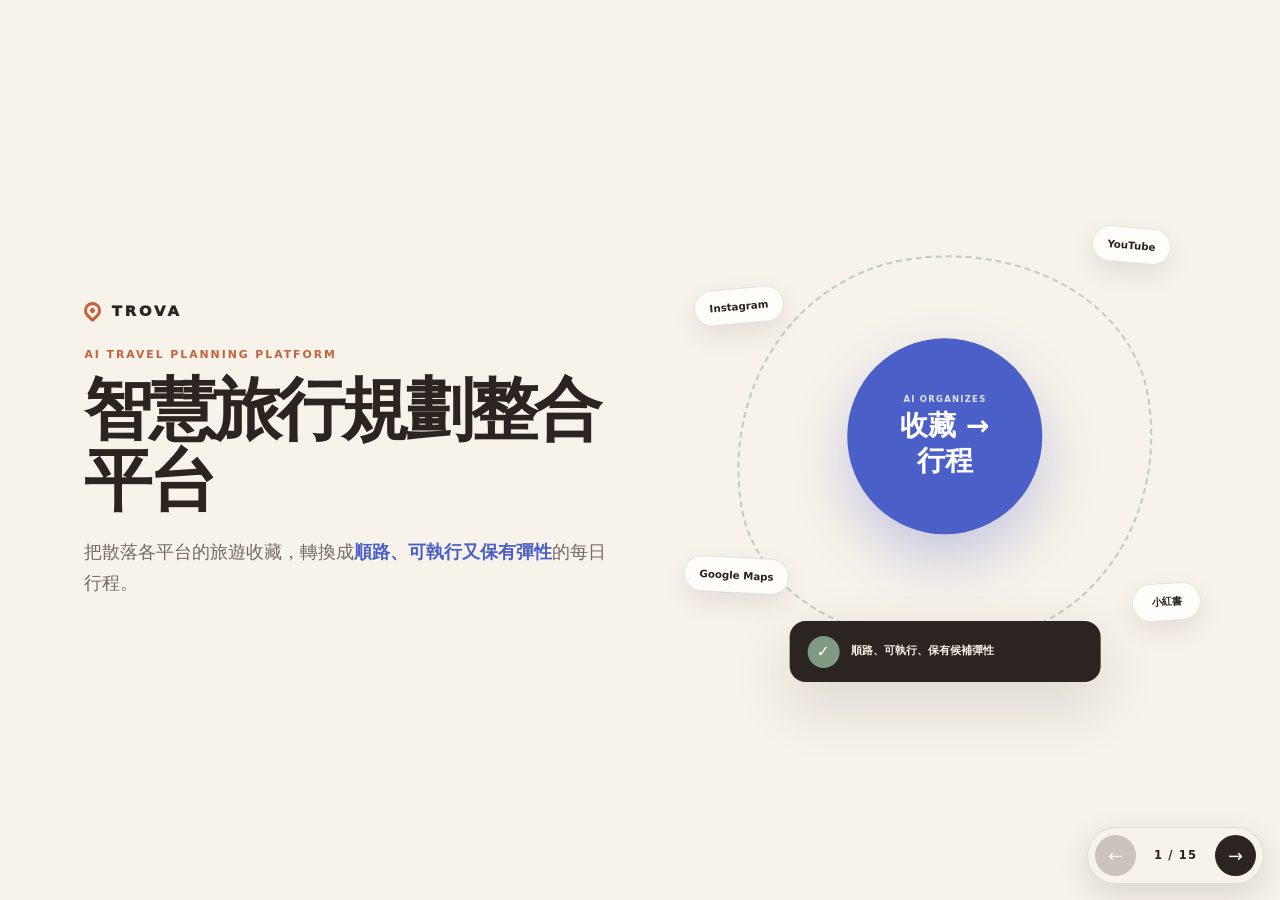
==== commit 7fd5360f: "update" ====
--- a/trova-slides.html
+++ b/trova-slides.html
@@ -2338,6 +2338,706 @@
       font-weight: 900;
       letter-spacing: .1em;
     }
+
+    /* Core flows / Wireflow */
+    .core-flow-slide {
+      grid-template-rows: auto 1fr;
+      gap: 2.5%;
+    }
+
+    .core-flow-slide h2 {
+      max-width: none;
+      margin-bottom: .55rem;
+      font-size: clamp(1.95rem, 3.5vw, 4.15rem);
+      line-height: 1.06;
+      white-space: nowrap;
+    }
+
+    .core-flow-lede {
+      max-width: 66em;
+      margin: 0;
+      color: var(--muted);
+      font-size: clamp(.68rem, .9vw, .98rem);
+      line-height: 1.5;
+    }
+
+    .core-flow-grid {
+      display: grid;
+      grid-template-columns: repeat(3, minmax(0, 1fr));
+      gap: clamp(1rem, 2.1vw, 2.25rem);
+      min-height: 0;
+      padding-top: clamp(.85rem, 1.8vh, 1.35rem);
+      border-top: 1px solid var(--line);
+    }
+
+    .flow-lane {
+      position: relative;
+      display: grid;
+      grid-template-rows: auto minmax(0, 1fr) auto;
+      gap: clamp(.55rem, 1.2vh, .95rem);
+      min-width: 0;
+      padding-right: clamp(.7rem, 1.3vw, 1.35rem);
+    }
+
+    .flow-lane:not(:last-child)::after {
+      content: "";
+      position: absolute;
+      top: 0;
+      right: 0;
+      bottom: 0;
+      width: 1px;
+      background: linear-gradient(transparent, var(--line) 12%, var(--line) 88%, transparent);
+    }
+
+    .flow-lane:last-child { padding-right: 0; }
+
+    .flow-lane-head {
+      display: flex;
+      align-items: baseline;
+      justify-content: space-between;
+      gap: .65rem;
+    }
+
+    .flow-lane-head div { min-width: 0; }
+
+    .flow-number {
+      display: block;
+      margin-bottom: .22rem;
+      color: var(--terracotta);
+      font-size: clamp(.42rem, .55vw, .62rem);
+      font-weight: 800;
+      letter-spacing: .17em;
+    }
+
+    .flow-lane.ai .flow-number { color: var(--indigo); }
+    .flow-lane.check .flow-number { color: var(--sage); }
+
+    .flow-lane h3 {
+      margin: 0;
+      font-family: var(--serif);
+      font-size: clamp(1rem, 1.65vw, 1.75rem);
+      line-height: 1.12;
+    }
+
+    .flow-role {
+      flex: 0 0 auto;
+      padding: .32rem .55rem;
+      border: 1px solid rgba(193, 99, 61, .24);
+      border-radius: 999px;
+      color: var(--terracotta);
+      background: rgba(193, 99, 61, .08);
+      font-size: clamp(.38rem, .48vw, .54rem);
+      font-weight: 800;
+      letter-spacing: .08em;
+      white-space: nowrap;
+    }
+
+    .flow-lane.ai .flow-role {
+      border-color: rgba(74, 95, 199, .24);
+      color: var(--indigo);
+      background: rgba(74, 95, 199, .08);
+    }
+
+    .flow-lane.check .flow-role {
+      border-color: rgba(126, 154, 130, .3);
+      color: var(--sage);
+      background: rgba(126, 154, 130, .1);
+    }
+
+    .mockup-pair {
+      position: relative;
+      display: flex;
+      align-items: center;
+      justify-content: center;
+      gap: clamp(.45rem, .9vw, .9rem);
+      min-height: 0;
+      padding: .15rem 0;
+    }
+
+    .mockup-pair img {
+      display: block;
+      width: min(45%, 12.5rem);
+      max-height: 45vh;
+      object-fit: contain;
+      border: 1px solid rgba(46, 42, 36, .12);
+      border-radius: clamp(.75rem, 1.15vw, 1.2rem);
+      background: white;
+      box-shadow: 0 12px 30px rgba(46, 42, 36, .12);
+    }
+
+    .mockup-pair img:last-of-type { transform: translateY(.75rem); }
+
+    .pair-arrow {
+      position: absolute;
+      z-index: 2;
+      left: 50%;
+      top: 50%;
+      display: grid;
+      place-items: center;
+      width: clamp(1.35rem, 1.8vw, 1.8rem);
+      height: clamp(1.35rem, 1.8vw, 1.8rem);
+      border-radius: 50%;
+      color: white;
+      background: var(--terracotta);
+      box-shadow: 0 5px 14px rgba(193, 99, 61, .25);
+      font-size: clamp(.58rem, .7vw, .78rem);
+      transform: translate(-50%, -50%);
+    }
+
+    .flow-lane.ai .pair-arrow { background: var(--indigo); }
+    .flow-lane.check .pair-arrow { background: var(--sage); }
+
+    .flow-caption {
+      margin: 0;
+      color: var(--muted);
+      font-size: clamp(.58rem, .72vw, .78rem);
+      line-height: 1.45;
+    }
+
+    .flow-caption strong {
+      display: block;
+      margin-bottom: .18rem;
+      color: var(--ink);
+      font-size: clamp(.68rem, .84vw, .92rem);
+    }
+
+    /* Visual identity & UI system */
+    .visual-system-slide {
+      grid-template-rows: auto 1fr;
+      gap: 3%;
+    }
+
+    .visual-system-slide h2 {
+      max-width: none;
+      margin-bottom: .5rem;
+      font-size: clamp(1.9rem, 3.25vw, 3.9rem);
+      line-height: 1.06;
+      white-space: nowrap;
+    }
+
+    .visual-system-lede {
+      max-width: 64em;
+      margin: 0;
+      color: var(--muted);
+      font-size: clamp(.68rem, .9vw, .98rem);
+      line-height: 1.5;
+    }
+
+    .visual-system-body {
+      display: grid;
+      grid-template-columns: minmax(15rem, .7fr) minmax(0, 1.3fr);
+      gap: clamp(1.5rem, 3.4vw, 4rem);
+      min-height: 0;
+      padding-top: clamp(1rem, 2vh, 1.6rem);
+      border-top: 1px solid var(--line);
+    }
+
+    .identity-focus {
+      display: flex;
+      flex-direction: column;
+      justify-content: center;
+      min-width: 0;
+      padding-right: clamp(1rem, 2vw, 2rem);
+      border-right: 1px solid var(--line);
+    }
+
+    .identity-logo {
+      display: block;
+      width: min(100%, 26rem);
+      height: auto;
+      margin-bottom: clamp(1.1rem, 2.2vh, 1.8rem);
+      filter: drop-shadow(0 14px 28px rgba(46, 42, 36, .08));
+    }
+
+    .identity-kicker,
+    .system-section-label {
+      color: var(--terracotta);
+      font-size: clamp(.42rem, .55vw, .62rem);
+      font-weight: 800;
+      letter-spacing: .16em;
+      text-transform: uppercase;
+    }
+
+    .identity-focus h3 {
+      max-width: 12em;
+      margin: .5rem 0 .75rem;
+      font-family: var(--serif);
+      font-size: clamp(1.15rem, 2vw, 2.15rem);
+      line-height: 1.2;
+    }
+
+    .identity-focus p {
+      max-width: 31em;
+      margin: 0;
+      color: var(--muted);
+      font-size: clamp(.62rem, .82vw, .88rem);
+      line-height: 1.6;
+    }
+
+    .logo-symbols {
+      display: flex;
+      flex-wrap: wrap;
+      gap: .45rem;
+      margin-top: clamp(.9rem, 1.8vh, 1.4rem);
+    }
+
+    .logo-symbols span {
+      padding: .38rem .62rem;
+      border: 1px solid rgba(193, 99, 61, .2);
+      border-radius: 999px;
+      color: var(--terracotta);
+      background: rgba(193, 99, 61, .07);
+      font-size: clamp(.48rem, .62vw, .68rem);
+      font-weight: 700;
+    }
+
+    .system-evidence {
+      display: grid;
+      grid-template-rows: auto auto minmax(0, 1fr);
+      gap: clamp(.85rem, 1.8vh, 1.4rem);
+      min-width: 0;
+      min-height: 0;
+    }
+
+    .palette-block,
+    .type-block {
+      padding-bottom: clamp(.7rem, 1.4vh, 1.05rem);
+      border-bottom: 1px solid var(--line);
+    }
+
+    .palette-head,
+    .type-content {
+      display: flex;
+      align-items: flex-end;
+      justify-content: space-between;
+      gap: 1rem;
+    }
+
+    .palette-principle,
+    .type-note {
+      margin: 0;
+      color: var(--muted);
+      font-size: clamp(.5rem, .68vw, .74rem);
+      line-height: 1.45;
+    }
+
+    .palette-principle strong { color: var(--ink); }
+
+    .swatch-row {
+      display: grid;
+      grid-template-columns: 1.15fr 1.15fr repeat(3, .8fr);
+      gap: clamp(.45rem, .8vw, .8rem);
+      margin-top: .65rem;
+    }
+
+    .swatch {
+      position: relative;
+      min-height: clamp(3.3rem, 6.2vh, 5.2rem);
+      padding: .65rem;
+      border: 1px solid rgba(46, 42, 36, .12);
+      border-radius: .75rem;
+      overflow: hidden;
+    }
+
+    .swatch strong,
+    .swatch small {
+      position: relative;
+      z-index: 1;
+      display: block;
+    }
+
+    .swatch strong { font-size: clamp(.52rem, .7vw, .78rem); }
+    .swatch small { margin-top: .2rem; font-size: clamp(.38rem, .48vw, .54rem); opacity: .76; }
+    .swatch.cream { color: var(--ink); background: #fbfaf7; }
+    .swatch.terra { color: white; background: #8d432a; }
+    .swatch.indigo { color: white; background: #4a5fc7; }
+    .swatch.ink { color: white; background: #2e2a24; }
+    .swatch.neutral { color: white; background: #6b6357; }
+
+    .type-content { margin-top: .45rem; }
+
+    .type-sample {
+      display: flex;
+      align-items: baseline;
+      gap: clamp(.65rem, 1.2vw, 1.2rem);
+      min-width: 0;
+    }
+
+    .type-sample strong {
+      font-family: "Noto Sans TC", sans-serif;
+      font-size: clamp(1.1rem, 2vw, 2.15rem);
+      line-height: 1;
+      white-space: nowrap;
+    }
+
+    .type-weights {
+      color: var(--muted);
+      font-family: "Noto Sans TC", sans-serif;
+      font-size: clamp(.48rem, .64vw, .7rem);
+      line-height: 1.5;
+    }
+
+    .component-block {
+      display: grid;
+      grid-template-rows: auto minmax(0, 1fr);
+      gap: .55rem;
+      min-height: 0;
+    }
+
+    .component-specimens {
+      display: grid;
+      grid-template-columns: .86fr 1.07fr 1.07fr;
+      align-items: stretch;
+      gap: clamp(.65rem, 1.1vw, 1.1rem);
+      min-height: 0;
+    }
+
+    .specimen {
+      display: flex;
+      flex-direction: column;
+      justify-content: flex-start;
+      gap: .55rem;
+      min-width: 0;
+      padding: clamp(.7rem, 1.1vw, 1rem);
+      border-top: 3px solid var(--terracotta);
+      border-radius: .8rem;
+      background: rgba(255, 255, 255, .62);
+      box-shadow: 0 10px 24px rgba(46, 42, 36, .07);
+    }
+
+    .specimen.ai-specimen { border-top-color: var(--indigo); }
+    .specimen small { color: var(--muted); font-size: clamp(.4rem, .52vw, .58rem); font-weight: 700; }
+
+    .state-stack {
+      display: grid;
+      gap: clamp(.35rem, .65vh, .55rem);
+      min-height: 0;
+    }
+
+    .state-row {
+      display: grid;
+      grid-template-columns: 3.6rem minmax(0, 1fr);
+      align-items: center;
+      gap: .45rem;
+      min-width: 0;
+    }
+
+    .state-label {
+      color: var(--muted);
+      font-size: clamp(.34rem, .45vw, .5rem);
+      font-weight: 800;
+      letter-spacing: .06em;
+      text-transform: uppercase;
+    }
+
+    .primary-demo {
+      display: grid;
+      place-items: center;
+      min-height: 2.65rem;
+      padding: .6rem .8rem;
+      border-radius: 999px;
+      color: white;
+      background: #8d432a;
+      font-size: clamp(.55rem, .72vw, .8rem);
+      font-weight: 800;
+      text-align: center;
+    }
+
+    .primary-demo.pressed {
+      background: #56291a;
+      box-shadow: inset 0 2px 4px rgba(0, 0, 0, .2);
+      transform: translateY(1px);
+    }
+
+    .primary-demo.disabled {
+      color: #6b6357;
+      background: #e3e3e3;
+    }
+
+    .trip-demo,
+    .ai-demo {
+      display: grid;
+      grid-template-columns: auto 1fr;
+      gap: .6rem;
+      align-items: start;
+      padding: .7rem;
+      border: 1px solid rgba(46, 42, 36, .1);
+      border-radius: .7rem;
+      background: white;
+    }
+
+    .trip-demo.selected {
+      border: 1.5px solid #8d432a;
+      background: rgba(193, 99, 61, .05);
+    }
+
+    .trip-demo.conflict {
+      border-color: rgba(198, 63, 63, .42);
+      background: #fff7f5;
+    }
+
+    .trip-demo.conflict .trip-demo-icon { background: rgba(198, 63, 63, .12); }
+
+    .state-mark {
+      display: inline-block;
+      margin-top: .25rem;
+      color: var(--terracotta);
+      font-family: "Noto Sans TC", sans-serif;
+      font-size: clamp(.34rem, .45vw, .5rem);
+      font-style: normal;
+      font-weight: 700;
+    }
+
+    .trip-demo.conflict .state-mark { color: #b23b32; }
+
+    .trip-demo-icon,
+    .ai-demo-icon {
+      display: grid;
+      place-items: center;
+      width: 1.8rem;
+      height: 1.8rem;
+      border-radius: .5rem;
+      background: rgba(193, 99, 61, .1);
+      font-size: .8rem;
+    }
+
+    .ai-demo-icon { background: rgba(74, 95, 199, .1); }
+
+    .demo-copy strong {
+      display: block;
+      margin-bottom: .2rem;
+      font-family: "Noto Sans TC", sans-serif;
+      font-size: clamp(.5rem, .68vw, .75rem);
+    }
+
+    .demo-copy span {
+      display: block;
+      color: var(--muted);
+      font-family: "Noto Sans TC", sans-serif;
+      font-size: clamp(.4rem, .52vw, .58rem);
+      line-height: 1.4;
+    }
+
+    .ai-demo .demo-copy strong { color: var(--indigo); }
+
+    .ai-demo.detected { border-color: rgba(74, 95, 199, .3); background: #f8f9ff; }
+
+    .ai-demo.expanded {
+      border-color: rgba(74, 95, 199, .42);
+      background: #eef0fb;
+    }
+
+    .ai-demo.resolved {
+      border-color: rgba(126, 154, 130, .42);
+      background: rgba(126, 154, 130, .08);
+    }
+
+    .ai-demo.resolved .ai-demo-icon { background: rgba(126, 154, 130, .16); }
+    .ai-demo.resolved .demo-copy strong { color: #58765d; }
+
+    /* Validation plan */
+    .validation-slide {
+      grid-template-rows: auto 1fr;
+      gap: 3%;
+    }
+
+    .validation-slide h2 {
+      max-width: 18em;
+      margin-bottom: .55rem;
+      font-size: clamp(1.85rem, 3.35vw, 4rem);
+      line-height: 1.08;
+    }
+
+    .validation-header-meta {
+      display: flex;
+      align-items: center;
+      gap: .7rem;
+      margin-top: .75rem;
+    }
+
+    .validation-status {
+      display: inline-flex;
+      align-items: center;
+      gap: .42rem;
+      padding: .38rem .65rem;
+      border: 1px solid rgba(74, 95, 199, .24);
+      border-radius: 999px;
+      color: var(--indigo);
+      background: rgba(74, 95, 199, .07);
+      font-size: clamp(.42rem, .55vw, .62rem);
+      font-weight: 800;
+      letter-spacing: .1em;
+    }
+
+    .validation-status::before {
+      content: "";
+      width: .42rem;
+      height: .42rem;
+      border-radius: 50%;
+      background: var(--indigo);
+      box-shadow: 0 0 0 .22rem rgba(74, 95, 199, .1);
+    }
+
+    .validation-note {
+      margin: 0;
+      color: var(--muted);
+      font-size: clamp(.54rem, .7vw, .76rem);
+    }
+
+    .validation-body {
+      display: grid;
+      grid-template-rows: minmax(0, 1fr) auto;
+      gap: clamp(1rem, 2.1vh, 1.6rem);
+      min-height: 0;
+      padding-top: clamp(1rem, 2.1vh, 1.6rem);
+      border-top: 1px solid var(--line);
+    }
+
+    .validation-grid {
+      display: grid;
+      grid-template-columns: repeat(3, minmax(0, 1fr));
+      min-height: 0;
+    }
+
+    .validation-column {
+      position: relative;
+      display: grid;
+      grid-template-rows: auto auto 1fr;
+      gap: clamp(.75rem, 1.5vh, 1.1rem);
+      min-width: 0;
+      padding: clamp(.7rem, 1.3vw, 1.25rem) clamp(1.1rem, 2.2vw, 2.25rem);
+    }
+
+    .validation-column:first-child { padding-left: 0; }
+    .validation-column:last-child { padding-right: 0; }
+
+    .validation-column:not(:last-child)::after {
+      content: "";
+      position: absolute;
+      top: 0;
+      right: 0;
+      bottom: 0;
+      width: 1px;
+      background: linear-gradient(transparent, var(--line) 8%, var(--line) 92%, transparent);
+    }
+
+    .validation-number {
+      color: var(--terracotta);
+      font-size: clamp(.46rem, .6vw, .66rem);
+      font-weight: 900;
+      letter-spacing: .17em;
+    }
+
+    .validation-column:nth-child(2) .validation-number { color: var(--indigo); }
+    .validation-column:nth-child(3) .validation-number { color: var(--sage); }
+
+    .validation-column h3 {
+      max-width: 12em;
+      margin: 0;
+      font-family: var(--serif);
+      font-size: clamp(1.35rem, 2.05vw, 2.2rem);
+      line-height: 1.18;
+    }
+
+    .validation-content {
+      display: grid;
+      grid-template-rows: auto 1fr;
+      gap: clamp(.85rem, 1.7vh, 1.25rem);
+      padding-top: clamp(.8rem, 1.6vh, 1.2rem);
+      border-top: 3px solid rgba(193, 99, 61, .48);
+    }
+
+    .validation-column:nth-child(2) .validation-content { border-top-color: rgba(74, 95, 199, .48); }
+    .validation-column:nth-child(3) .validation-content { border-top-color: rgba(126, 154, 130, .56); }
+
+    .validation-question small,
+    .validation-observe small {
+      display: block;
+      margin-bottom: .45rem;
+      color: var(--muted);
+      font-size: clamp(.5rem, .62vw, .68rem);
+      font-weight: 800;
+      letter-spacing: .12em;
+      text-transform: uppercase;
+    }
+
+    .validation-question p {
+      margin: 0;
+      color: var(--ink);
+      font-size: clamp(.82rem, 1.08vw, 1.18rem);
+      font-weight: 750;
+      line-height: 1.48;
+    }
+
+    .validation-observe {
+      align-self: end;
+      padding: clamp(.75rem, 1.1vw, 1rem);
+      border-left: 4px solid var(--terracotta);
+      border-radius: 0 .65rem .65rem 0;
+      background: rgba(193, 99, 61, .07);
+    }
+
+    .validation-column:nth-child(2) .validation-observe {
+      border-left-color: var(--indigo);
+      background: rgba(74, 95, 199, .07);
+    }
+
+    .validation-column:nth-child(3) .validation-observe {
+      border-left-color: var(--sage);
+      background: rgba(126, 154, 130, .09);
+    }
+
+    .validation-observe p {
+      margin: 0;
+      color: var(--muted);
+      font-size: clamp(.72rem, .92vw, 1rem);
+      line-height: 1.5;
+    }
+
+    .validation-roadmap {
+      display: grid;
+      grid-template-columns: repeat(4, 1fr);
+      align-items: center;
+      min-height: clamp(4rem, 7.2vh, 5.2rem);
+      padding: clamp(.9rem, 1.45vw, 1.2rem) clamp(1.1rem, 2vw, 1.8rem);
+      border-radius: .8rem;
+      border: 1px solid var(--line);
+      background: rgba(255, 255, 255, .72);
+    }
+
+    .validation-stage {
+      position: relative;
+      display: flex;
+      align-items: center;
+      justify-content: center;
+      gap: .5rem;
+      color: #9a948b;
+      font-size: clamp(.72rem, .9vw, .98rem);
+      font-weight: 750;
+      text-align: center;
+    }
+
+    .validation-stage:not(:last-child)::after {
+      content: "→";
+      position: absolute;
+      right: -.45rem;
+      color: #c7c2ba;
+    }
+
+    .validation-stage span {
+      display: grid;
+      place-items: center;
+      width: 1.9rem;
+      height: 1.9rem;
+      border-radius: 50%;
+      color: #8b857d;
+      background: #edebe9;
+      font-size: clamp(.54rem, .68vw, .74rem);
+      font-weight: 900;
+    }
+
+    .validation-stage:first-child span { color: white; background: var(--terracotta); }
+    .validation-stage:first-child { color: var(--ink); }
 
     @media (max-width: 700px) and (orientation: portrait) {
       .slide { padding: 8.5% 7% 13%; }
@@ -2919,6 +3619,142 @@
 
       .structure-insight small { font-size: .36rem; }
       .structure-insight p { font-size: .48rem; line-height: 1.3; }
+
+      .core-flow-slide { gap: 2%; }
+      .core-flow-slide h2 {
+        max-width: 12em;
+        font-size: clamp(1.45rem, 6.8vw, 2.15rem);
+        white-space: normal;
+      }
+      .core-flow-lede { font-size: .48rem; line-height: 1.4; }
+      .core-flow-grid {
+        grid-template-columns: 1fr;
+        grid-template-rows: repeat(3, minmax(0, 1fr));
+        gap: .4rem;
+        padding-top: .55rem;
+      }
+      .flow-lane {
+        grid-template-columns: 5.7rem minmax(0, 1fr) 7rem;
+        grid-template-rows: 1fr;
+        align-items: center;
+        gap: .5rem;
+        padding: .35rem 0;
+      }
+      .flow-lane:not(:last-child)::after {
+        top: auto;
+        right: 0;
+        bottom: -.2rem;
+        left: 0;
+        width: auto;
+        height: 1px;
+      }
+      .flow-lane-head { display: block; }
+      .flow-number { font-size: .32rem; }
+      .flow-lane h3 { font-size: .72rem; }
+      .flow-role { display: inline-block; margin-top: .28rem; padding: .2rem .35rem; font-size: .28rem; }
+      .mockup-pair { height: 100%; gap: .28rem; }
+      .mockup-pair img { width: auto; height: min(100%, 16vh); max-height: none; border-radius: .48rem; }
+      .mockup-pair img:last-of-type { transform: translateY(.25rem); }
+      .pair-arrow { width: .95rem; height: .95rem; font-size: .42rem; }
+      .flow-caption { font-size: .32rem; }
+      .flow-caption strong { font-size: .4rem; }
+
+      .visual-system-slide { gap: 2%; }
+      .visual-system-slide h2 {
+        max-width: 12em;
+        font-size: clamp(1.35rem, 6.3vw, 2rem);
+        white-space: normal;
+      }
+      .visual-system-lede { font-size: .46rem; }
+      .visual-system-body {
+        grid-template-columns: 1fr;
+        grid-template-rows: auto 1fr;
+        gap: .55rem;
+        padding-top: .55rem;
+      }
+      .identity-focus {
+        display: grid;
+        grid-template-columns: 7rem 1fr;
+        align-items: center;
+        column-gap: .7rem;
+        padding: 0 0 .5rem;
+        border-right: 0;
+        border-bottom: 1px solid var(--line);
+      }
+      .identity-logo { grid-row: 1 / 5; width: 100%; margin: 0; }
+      .identity-kicker { font-size: .3rem; }
+      .identity-focus h3 { margin: .2rem 0; font-size: .68rem; }
+      .identity-focus p { font-size: .34rem; line-height: 1.35; }
+      .logo-symbols { gap: .25rem; margin-top: .3rem; }
+      .logo-symbols span { padding: .18rem .3rem; font-size: .28rem; }
+      .system-evidence { gap: .45rem; }
+      .palette-block, .type-block { padding-bottom: .4rem; }
+      .system-section-label { font-size: .3rem; }
+      .palette-principle, .type-note { font-size: .3rem; }
+      .swatch-row { gap: .3rem; margin-top: .35rem; }
+      .swatch { min-height: 2.15rem; padding: .38rem; border-radius: .45rem; }
+      .swatch strong { font-size: .34rem; }
+      .swatch small { font-size: .26rem; }
+      .type-content { margin-top: .25rem; }
+      .type-sample strong { font-size: .78rem; }
+      .type-weights { font-size: .28rem; }
+      .component-block { gap: .3rem; }
+      .component-specimens { gap: .35rem; }
+      .specimen { gap: .3rem; padding: .4rem; border-top-width: 2px; border-radius: .5rem; }
+      .specimen small { font-size: .26rem; }
+      .state-stack { gap: .22rem; }
+      .state-row { grid-template-columns: 2.25rem minmax(0, 1fr); gap: .25rem; }
+      .state-label { font-size: .22rem; }
+      .primary-demo { min-height: 1.7rem; padding: .3rem; font-size: .34rem; }
+      .trip-demo, .ai-demo { gap: .3rem; padding: .38rem; border-radius: .42rem; }
+      .trip-demo-icon, .ai-demo-icon { width: 1.15rem; height: 1.15rem; border-radius: .3rem; font-size: .46rem; }
+      .demo-copy strong { font-size: .32rem; }
+      .demo-copy span { font-size: .26rem; }
+      .state-mark { margin-top: .12rem; font-size: .22rem; }
+
+      .validation-slide { gap: 2%; }
+      .validation-slide h2 { max-width: 12em; font-size: clamp(1.35rem, 6.2vw, 2rem); }
+      .validation-header-meta { gap: .4rem; margin-top: .4rem; }
+      .validation-status { gap: .25rem; padding: .22rem .38rem; font-size: .28rem; }
+      .validation-status::before { width: .28rem; height: .28rem; }
+      .validation-note { font-size: .3rem; }
+      .validation-body { gap: .5rem; padding-top: .55rem; }
+      .validation-grid { grid-template-columns: 1fr; grid-template-rows: repeat(3, minmax(0, 1fr)); }
+      .validation-column {
+        grid-template-columns: 4.8rem 6.6rem 1fr;
+        grid-template-rows: 1fr;
+        align-items: center;
+        gap: .45rem;
+        padding: .35rem 0;
+      }
+      .validation-column:not(:last-child)::after {
+        top: auto;
+        right: 0;
+        bottom: 0;
+        left: 0;
+        width: auto;
+        height: 1px;
+      }
+      .validation-number { font-size: .3rem; }
+      .validation-column h3 { font-size: .68rem; }
+      .validation-content {
+        grid-template-columns: 1fr 1fr;
+        grid-template-rows: 1fr;
+        gap: .4rem;
+        padding: .35rem 0 0 .45rem;
+        border-top: 0;
+        border-left: 2px solid rgba(193, 99, 61, .48);
+      }
+      .validation-column:nth-child(2) .validation-content { border-left-color: rgba(74, 95, 199, .48); }
+      .validation-column:nth-child(3) .validation-content { border-left-color: rgba(126, 154, 130, .56); }
+      .validation-question small, .validation-observe small { margin-bottom: .2rem; font-size: .29rem; }
+      .validation-question p { font-size: .4rem; line-height: 1.35; }
+      .validation-observe { align-self: stretch; padding: .35rem; border-left-width: 2px; border-radius: 0 .35rem .35rem 0; }
+      .validation-observe p { font-size: .36rem; line-height: 1.35; }
+      .validation-roadmap { min-height: 2.7rem; padding: .5rem .58rem; border-radius: .48rem; }
+      .validation-stage { gap: .25rem; font-size: .36rem; }
+      .validation-stage span { width: 1.15rem; height: 1.15rem; font-size: .32rem; }
+      .validation-stage:not(:last-child)::after { right: -.25rem; }
 
       .controls {
         right: max(.6rem, env(safe-area-inset-right));
@@ -3441,6 +4277,265 @@
         </div>
       </div>
     </section>
+
+    <section class="slide core-flow-slide" aria-label="Slide 13：核心操作流程">
+      <header class="slide-header">
+        <div>
+          <p class="eyebrow">Core User Flows</p>
+          <h2>同一批旅行靈感，兩種規劃方式</h2>
+          <p class="core-flow-lede">先把外部景點整理進收藏，再依使用者偏好，選擇交給 AI 安排，或自行規劃並接受即時健檢。</p>
+        </div>
+        <div class="slide-index">12 — CORE FLOWS</div>
+      </header>
+
+      <div class="core-flow-grid" aria-label="Trova 三個核心操作階段">
+        <article class="flow-lane collect">
+          <div class="flow-lane-head">
+            <div>
+              <small class="flow-number">01 · SHARED START</small>
+              <h3>收藏旅行靈感</h3>
+            </div>
+            <span class="flow-role">共同起點</span>
+          </div>
+          <div class="mockup-pair" aria-label="貼上連結並由 AI 辨識景點">
+            <img src="assets/slide13/slide13-01-import-link.png" alt="貼上外部景點連結的畫面">
+            <span class="pair-arrow" aria-hidden="true">→</span>
+            <img src="assets/slide13/slide13-02-ai-recognized.png" alt="AI 成功辨識景點資訊的畫面">
+          </div>
+          <p class="flow-caption"><strong>從分散內容變成可用資料</strong>貼上連結，AI 自動擷取並整理景點資訊。</p>
+        </article>
+
+        <article class="flow-lane ai">
+          <div class="flow-lane-head">
+            <div>
+              <small class="flow-number">02 · AI PLANS</small>
+              <h3>交給 AI 安排</h3>
+            </div>
+            <span class="flow-role">AI 是安排者</span>
+          </div>
+          <div class="mockup-pair" aria-label="設定條件並取得 AI 建議順序">
+            <img src="assets/slide13/slide13-03-route-settings.png" alt="設定 AI 順路安排條件的畫面">
+            <span class="pair-arrow" aria-hidden="true">→</span>
+            <img src="assets/slide13/slide13-04-ai-route-result.png" alt="AI 產生建議行程順序的畫面">
+          </div>
+          <p class="flow-caption"><strong>快速產生可執行的順路安排</strong>依地點、交通與時間條件提出建議順序。</p>
+        </article>
+
+        <article class="flow-lane check">
+          <div class="flow-lane-head">
+            <div>
+              <small class="flow-number">03 · YOU PLAN</small>
+              <h3>自己排，AI 即時健檢</h3>
+            </div>
+            <span class="flow-role">AI 是協作者</span>
+          </div>
+          <div class="mockup-pair" aria-label="AI 偵測行程衝突並提供調整建議">
+            <img src="assets/slide13/slide13-05-conflict-detected.png" alt="行程中出現交通衝突提醒的畫面">
+            <span class="pair-arrow" aria-hidden="true">→</span>
+            <img src="assets/slide13/slide13-06-conflict-suggestion.png" alt="展開 AI 衝突原因與調整建議的畫面">
+          </div>
+          <p class="flow-caption"><strong>保留自主權，也避免不合理安排</strong>規劃過程即時指出衝突，展開即可查看建議。</p>
+        </article>
+      </div>
+    </section>
+
+    <section class="slide visual-system-slide" aria-label="Slide 14：Visual Identity and UI System">
+      <header class="slide-header">
+        <div>
+          <p class="eyebrow">Visual Identity &amp; UI System</p>
+          <h2>視覺不只建立品牌，也區分人與 AI 的角色</h2>
+          <p class="visual-system-lede">將旅行的溫度與 AI 的辨識度放進同一套系統，讓每一次操作都能看出背後的角色。</p>
+        </div>
+        <div class="slide-index">13 — VISUAL SYSTEM</div>
+      </header>
+
+      <div class="visual-system-body">
+        <section class="identity-focus" aria-label="Trova 品牌識別">
+          <img class="identity-logo" src="assets/LOGO/Frame.png" alt="Trova 定位標記與星芒 Logo">
+          <small class="identity-kicker">Brand Idea</small>
+          <h3>定位旅行靈感，讓 AI 把它整理成旅程</h3>
+          <p>定位標記代表旅行地點，星芒則象徵 AI 協助探索與整理。</p>
+          <div class="logo-symbols" aria-label="Logo 概念">
+            <span>定位 · Place</span>
+            <span>星芒 · AI</span>
+          </div>
+        </section>
+
+        <section class="system-evidence" aria-label="Trova UI 視覺系統">
+          <div class="palette-block">
+            <div class="palette-head">
+              <small class="system-section-label">01 · Color Roles</small>
+              <p class="palette-principle"><strong>暖陶土色</strong>承載使用者操作，<strong>靛藍色</strong>專門標示 AI 介入。</p>
+            </div>
+            <div class="swatch-row" aria-label="Trova 核心色票">
+              <div class="swatch terra"><strong>Terracotta</strong><small>#8D432A · ACTION</small></div>
+              <div class="swatch indigo"><strong>Indigo</strong><small>#4A5FC7 · AI</small></div>
+              <div class="swatch cream"><strong>Cream</strong><small>#FBFAF7</small></div>
+              <div class="swatch ink"><strong>Warm Black</strong><small>#2E2A24</small></div>
+              <div class="swatch neutral"><strong>Neutral</strong><small>#6B6357</small></div>
+            </div>
+          </div>
+
+          <div class="type-block">
+            <small class="system-section-label">02 · Typography</small>
+            <div class="type-content">
+              <div class="type-sample">
+                <strong>行程規劃 Trova</strong>
+                <span class="type-weights">Bold 700<br>Medium 500</span>
+              </div>
+              <p class="type-note">Noto Sans TC<br>清楚、友善，適合資訊密集介面。</p>
+            </div>
+          </div>
+
+          <div class="component-block">
+            <small class="system-section-label">03 · UI Language</small>
+            <div class="component-specimens" aria-label="三個代表性 UI 元件的九種狀態">
+              <div class="specimen">
+                <small>PRIMARY ACTION</small>
+                <div class="state-stack">
+                  <div class="state-row">
+                    <span class="state-label">Default</span>
+                    <div class="primary-demo">＋ 加入行程</div>
+                  </div>
+                  <div class="state-row">
+                    <span class="state-label">Pressed</span>
+                    <div class="primary-demo pressed">＋ 加入行程</div>
+                  </div>
+                  <div class="state-row">
+                    <span class="state-label">Disabled</span>
+                    <div class="primary-demo disabled">＋ 加入行程</div>
+                  </div>
+                </div>
+              </div>
+
+              <div class="specimen">
+                <small>TRIP ITEM</small>
+                <div class="state-stack">
+                  <div class="state-row">
+                    <span class="state-label">Default</span>
+                    <div class="trip-demo">
+                      <span class="trip-demo-icon" aria-hidden="true">📍</span>
+                      <div class="demo-copy"><strong>清水寺</strong><span>09:30 · 停留 90 分鐘</span></div>
+                    </div>
+                  </div>
+                  <div class="state-row">
+                    <span class="state-label">Selected</span>
+                    <div class="trip-demo selected">
+                      <span class="trip-demo-icon" aria-hidden="true">✓</span>
+                      <div class="demo-copy"><strong>清水寺</strong><span>已選入本日行程</span></div>
+                    </div>
+                  </div>
+                  <div class="state-row">
+                    <span class="state-label">Conflict</span>
+                    <div class="trip-demo conflict">
+                      <span class="trip-demo-icon" aria-hidden="true">!</span>
+                      <div class="demo-copy"><strong>伏見稻荷大社</strong><span>交通時間不足</span><em class="state-mark">查看衝突</em></div>
+                    </div>
+                  </div>
+                </div>
+              </div>
+
+              <div class="specimen ai-specimen">
+                <small>AI SUGGESTION</small>
+                <div class="state-stack">
+                  <div class="state-row">
+                    <span class="state-label">Detected</span>
+                    <div class="ai-demo detected">
+                      <span class="ai-demo-icon" aria-hidden="true">✦</span>
+                      <div class="demo-copy"><strong>偵測到行程衝突</strong><span>兩個景點間僅預留 10 分鐘</span></div>
+                    </div>
+                  </div>
+                  <div class="state-row">
+                    <span class="state-label">Expanded</span>
+                    <div class="ai-demo expanded">
+                      <span class="ai-demo-icon" aria-hidden="true">✦</span>
+                      <div class="demo-copy"><strong>建議延後 20 分鐘</strong><span>步行與轉乘約需 30 分鐘</span><em class="state-mark">查看調整方式</em></div>
+                    </div>
+                  </div>
+                  <div class="state-row">
+                    <span class="state-label">Resolved</span>
+                    <div class="ai-demo resolved">
+                      <span class="ai-demo-icon" aria-hidden="true">✓</span>
+                      <div class="demo-copy"><strong>衝突已排除</strong><span>調整後的交通時間充足</span></div>
+                    </div>
+                  </div>
+                </div>
+              </div>
+            </div>
+          </div>
+        </section>
+      </div>
+    </section>
+
+    <section class="slide validation-slide" aria-label="Slide 16：Validation Plan">
+      <header class="slide-header">
+        <div>
+          <p class="eyebrow">Validation Plan</p>
+          <h2>下一步不是增加功能，而是驗證三個核心流程是否真的好用</h2>
+          <div class="validation-header-meta">
+            <span class="validation-status">PLANNED · USABILITY TESTING</span>
+            <p class="validation-note">以任務操作與訪談，觀察理解度、阻礙與決策原因。</p>
+          </div>
+        </div>
+        <div class="slide-index">15 — VALIDATION</div>
+      </header>
+
+      <div class="validation-body">
+        <div class="validation-grid" aria-label="三條核心流程的驗證問題與觀察重點">
+          <article class="validation-column">
+            <small class="validation-number">01 · IMPORT</small>
+            <h3>跨平台匯入收藏</h3>
+            <div class="validation-content">
+              <div class="validation-question">
+                <small>Question</small>
+                <p>使用者是否理解如何貼上連結，並確認 AI 擷取結果？</p>
+              </div>
+              <div class="validation-observe">
+                <small>Observe</small>
+                <p>是否能自行完成，以及在哪個步驟猶豫或出錯。</p>
+              </div>
+            </div>
+          </article>
+
+          <article class="validation-column">
+            <small class="validation-number">02 · AI PLANNING</small>
+            <h3>AI 安排行程</h3>
+            <div class="validation-content">
+              <div class="validation-question">
+                <small>Question</small>
+                <p>使用者是否理解 AI 的排序依據，並願意採用建議？</p>
+              </div>
+              <div class="validation-observe">
+                <small>Observe</small>
+                <p>是否理解結果、是否需要調整，以及不採用的原因。</p>
+              </div>
+            </div>
+          </article>
+
+          <article class="validation-column">
+            <small class="validation-number">03 · LIVE CHECK</small>
+            <h3>自主規劃＋即時健檢</h3>
+            <div class="validation-content">
+              <div class="validation-question">
+                <small>Question</small>
+                <p>使用者是否注意並理解行程中的衝突提醒？</p>
+              </div>
+              <div class="validation-observe">
+                <small>Observe</small>
+                <p>是否知道問題原因，以及下一步該如何調整。</p>
+              </div>
+            </div>
+          </article>
+        </div>
+
+        <div class="validation-roadmap" aria-label="下一階段驗證流程">
+          <div class="validation-stage"><span>01</span>Prototype</div>
+          <div class="validation-stage"><span>02</span>任務測試</div>
+          <div class="validation-stage"><span>03</span>找出阻礙</div>
+          <div class="validation-stage"><span>04</span>迭代介面</div>
+        </div>
+      </div>
+    </section>
   </main>
 
   <nav class="controls" aria-label="投影片控制">
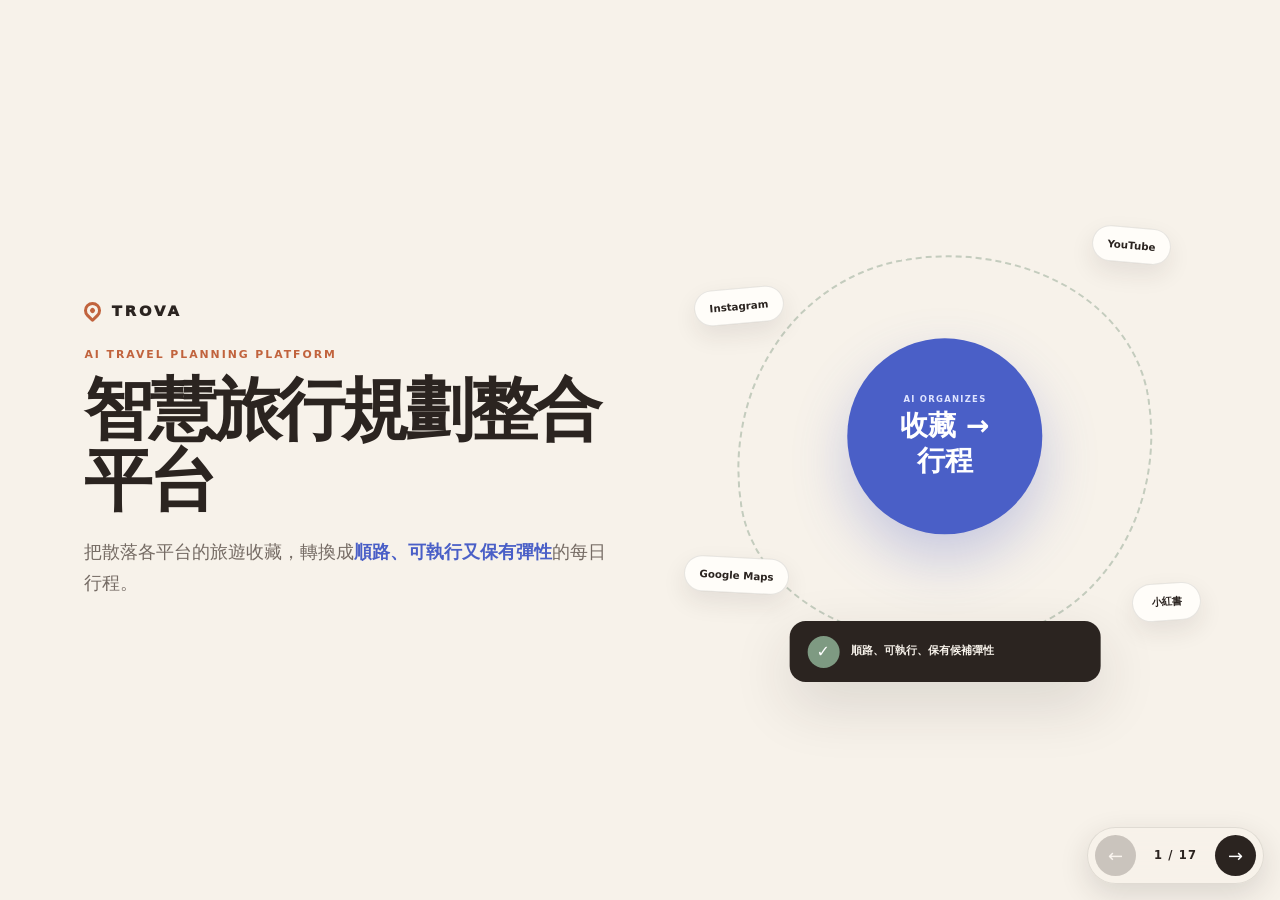
==== commit 69782625: "update" ====
--- a/trova-slides.html
+++ b/trova-slides.html
@@ -2835,6 +2835,235 @@
     .ai-demo.resolved .ai-demo-icon { background: rgba(126, 154, 130, .16); }
     .ai-demo.resolved .demo-copy strong { color: #58765d; }
 
+    /* Interactive prototype */
+    .prototype-slide {
+      grid-template-rows: auto 1fr;
+      gap: 3%;
+    }
+
+    .prototype-slide h2 {
+      max-width: none;
+      margin-bottom: .5rem;
+      font-size: clamp(1.9rem, 3.45vw, 4.15rem);
+      line-height: 1.06;
+      white-space: nowrap;
+    }
+
+    .prototype-lede {
+      margin: 0;
+      color: var(--muted);
+      font-size: clamp(.68rem, .9vw, .98rem);
+      line-height: 1.5;
+    }
+
+    .prototype-body {
+      display: grid;
+      grid-template-columns: minmax(18rem, .72fr) minmax(0, 1.28fr);
+      gap: clamp(1.2rem, 2.5vw, 2.8rem);
+      min-height: 0;
+      padding-top: clamp(1rem, 2vh, 1.5rem);
+      border-top: 1px solid var(--line);
+    }
+
+    .prototype-entry {
+      min-width: 0;
+      min-height: 0;
+    }
+
+    .import-entry {
+      display: grid;
+      grid-template-columns: minmax(0, 1fr) auto;
+      grid-template-rows: auto auto 1fr auto;
+      align-items: start;
+      column-gap: clamp(.75rem, 1.35vw, 1.25rem);
+      padding-right: clamp(.8rem, 1.7vw, 1.8rem);
+      border-right: 1px solid var(--line);
+    }
+
+    .prototype-flow-code {
+      color: var(--terracotta);
+      font-size: clamp(.56rem, .7vw, .76rem);
+      font-weight: 900;
+      letter-spacing: .16em;
+    }
+
+    .prototype-entry h3 {
+      margin: .45rem 0 .55rem;
+      font-family: var(--serif);
+      font-size: clamp(1.45rem, 2.25vw, 2.45rem);
+      line-height: 1.16;
+    }
+
+    .prototype-entry-copy {
+      margin: 0;
+      color: var(--muted);
+      font-size: clamp(.72rem, .92vw, 1rem);
+      line-height: 1.5;
+    }
+
+    .prototype-qr-link {
+      display: block;
+      width: clamp(10.5rem, 13.2vw, 14rem);
+      padding: .7rem;
+      border: 1px solid rgba(46, 42, 36, .14);
+      border-radius: .8rem;
+      background: white;
+      box-shadow: 0 12px 28px rgba(46, 42, 36, .09);
+    }
+
+    .prototype-qr-link img {
+      display: block;
+      width: 100%;
+      height: auto;
+    }
+
+    .import-entry .prototype-qr-link {
+      grid-column: 2;
+      grid-row: 1 / 4;
+      align-self: center;
+    }
+
+    .prototype-steps {
+      align-self: end;
+      display: grid;
+      gap: .55rem;
+      margin: clamp(.9rem, 1.8vh, 1.35rem) 0 0;
+      padding: 0;
+      list-style: none;
+    }
+
+    .prototype-steps li {
+      display: grid;
+      grid-template-columns: 1.45rem 1fr;
+      align-items: center;
+      gap: .55rem;
+      color: var(--ink);
+      font-size: clamp(.7rem, .88vw, .96rem);
+      font-weight: 700;
+    }
+
+    .prototype-steps span {
+      display: grid;
+      place-items: center;
+      width: 1.7rem;
+      height: 1.7rem;
+      border-radius: 50%;
+      color: white;
+      background: var(--terracotta);
+      font-size: clamp(.46rem, .58vw, .64rem);
+      font-weight: 900;
+    }
+
+    .prototype-open {
+      display: inline-flex;
+      align-items: center;
+      justify-content: center;
+      gap: .45rem;
+      width: fit-content;
+      margin-top: .85rem;
+      padding: .72rem .95rem;
+      border: 1px solid var(--terracotta);
+      border-radius: 999px;
+      color: var(--terracotta);
+      font-size: clamp(.58rem, .72vw, .8rem);
+      font-weight: 900;
+      letter-spacing: .08em;
+      text-decoration: none;
+    }
+
+    .prototype-open::after { content: "↗"; font-size: 1.05em; }
+    .prototype-open:hover { color: white; background: var(--terracotta); }
+
+    .planning-entry {
+      display: grid;
+      grid-template-rows: auto minmax(0, 1fr);
+      gap: clamp(.9rem, 1.8vh, 1.35rem);
+    }
+
+    .planning-entry .prototype-flow-code { color: var(--indigo); }
+
+    .planning-shell {
+      display: grid;
+      grid-template-columns: auto minmax(0, 1fr);
+      align-items: center;
+      gap: clamp(.9rem, 1.7vw, 1.7rem);
+      min-height: 0;
+    }
+
+    .planning-launch {
+      display: flex;
+      flex-direction: column;
+      align-items: center;
+      gap: .75rem;
+    }
+
+    .planning-launch .prototype-open {
+      margin-top: 0;
+      border-color: var(--indigo);
+      color: var(--indigo);
+    }
+
+    .planning-launch .prototype-open:hover { color: white; background: var(--indigo); }
+
+    .prototype-branches {
+      display: grid;
+      grid-template-rows: 1fr 1fr;
+      gap: clamp(.8rem, 1.6vh, 1.2rem);
+      min-height: 0;
+    }
+
+    .prototype-branch {
+      display: grid;
+      grid-template-columns: minmax(9.5rem, .8fr) minmax(0, 1.2fr);
+      align-items: center;
+      gap: clamp(.8rem, 1.5vw, 1.45rem);
+      min-width: 0;
+      padding: clamp(.8rem, 1.2vw, 1.1rem);
+      border-left: 5px solid var(--indigo);
+      border-radius: 0 .8rem .8rem 0;
+      background: rgba(74, 95, 199, .07);
+    }
+
+    .prototype-branch.check {
+      border-left-color: var(--sage);
+      background: rgba(126, 154, 130, .09);
+    }
+
+    .branch-role {
+      display: block;
+      margin-bottom: .35rem;
+      color: var(--indigo);
+      font-size: clamp(.5rem, .62vw, .68rem);
+      font-weight: 900;
+      letter-spacing: .1em;
+    }
+
+    .prototype-branch.check .branch-role { color: var(--sage); }
+
+    .prototype-branch h4 {
+      margin: 0;
+      font-family: var(--serif);
+      font-size: clamp(1.05rem, 1.5vw, 1.65rem);
+      line-height: 1.15;
+    }
+
+    .branch-steps {
+      display: flex;
+      align-items: center;
+      flex-wrap: wrap;
+      gap: .35rem;
+      color: var(--muted);
+      font-size: clamp(.62rem, .78vw, .86rem);
+      font-weight: 700;
+      line-height: 1.45;
+    }
+
+    .branch-steps span:not(:last-child)::after {
+      content: "→";
+      margin-left: .35rem;
+      color: rgba(46, 42, 36, .32);
+    }
+
     /* Validation plan */
     .validation-slide {
       grid-template-rows: auto 1fr;
@@ -3038,6 +3267,109 @@
 
     .validation-stage:first-child span { color: white; background: var(--terracotta); }
     .validation-stage:first-child { color: var(--ink); }
+
+    /* Conclusion */
+    .conclusion-slide {
+      display: grid;
+      grid-template-columns: minmax(0, 1.42fr) minmax(16rem, .58fr);
+      grid-template-rows: 1fr auto;
+      column-gap: clamp(2rem, 5vw, 5.5rem);
+      align-items: center;
+      background:
+        radial-gradient(circle at 87% 16%, rgba(193, 99, 61, .12), transparent 25%),
+        radial-gradient(circle at 72% 82%, rgba(74, 95, 199, .09), transparent 28%),
+        var(--paper);
+    }
+
+    .conclusion-copy {
+      align-self: center;
+      min-width: 0;
+    }
+
+    .conclusion-slide .eyebrow { margin-bottom: clamp(1rem, 2vh, 1.6rem); }
+
+    .conclusion-slide h2 {
+      max-width: 16em;
+      margin: 0;
+      font-size: clamp(1.75rem, 3.25vw, 3.95rem);
+      line-height: 1.28;
+      letter-spacing: .025em;
+      text-wrap: balance;
+    }
+
+    .conclusion-slide h2 .idea { color: var(--terracotta); }
+    .conclusion-slide h2 .outcome { color: var(--indigo); }
+    .conclusion-line { display: block; white-space: nowrap; }
+
+    .conclusion-brand {
+      display: flex;
+      flex-direction: column;
+      align-items: center;
+      justify-content: center;
+      min-width: 0;
+    }
+
+    .conclusion-logo {
+      display: block;
+      width: min(100%, 29rem);
+      height: auto;
+      filter: drop-shadow(0 18px 32px rgba(46, 42, 36, .1));
+    }
+
+    .conclusion-qa {
+      margin-top: clamp(1.2rem, 2.6vh, 2rem);
+      color: var(--ink);
+      font-size: clamp(.72rem, 1vw, 1.08rem);
+      font-weight: 900;
+      letter-spacing: .17em;
+      text-transform: uppercase;
+    }
+
+    .conclusion-outcomes {
+      grid-column: 1 / -1;
+      display: grid;
+      grid-template-columns: repeat(3, 1fr);
+      padding-top: clamp(1rem, 2vh, 1.5rem);
+      border-top: 1px solid var(--line);
+    }
+
+    .conclusion-outcome {
+      position: relative;
+      display: grid;
+      grid-template-columns: auto 1fr;
+      align-items: baseline;
+      gap: clamp(.65rem, 1.2vw, 1.1rem);
+      padding: clamp(.7rem, 1.2vw, 1rem) clamp(1rem, 2.2vw, 2.2rem);
+    }
+
+    .conclusion-outcome:first-child { padding-left: 0; }
+    .conclusion-outcome:last-child { padding-right: 0; }
+
+    .conclusion-outcome:not(:last-child)::after {
+      content: "";
+      position: absolute;
+      top: .5rem;
+      right: 0;
+      bottom: .5rem;
+      width: 1px;
+      background: var(--line);
+    }
+
+    .conclusion-outcome small {
+      color: var(--terracotta);
+      font-size: clamp(.48rem, .62vw, .68rem);
+      font-weight: 900;
+      letter-spacing: .14em;
+    }
+
+    .conclusion-outcome:nth-child(2) small { color: var(--indigo); }
+    .conclusion-outcome:nth-child(3) small { color: var(--sage); }
+
+    .conclusion-outcome strong {
+      font-family: var(--serif);
+      font-size: clamp(1rem, 1.65vw, 1.75rem);
+      line-height: 1.15;
+    }
 
     @media (max-width: 700px) and (orientation: portrait) {
       .slide { padding: 8.5% 7% 13%; }
@@ -3755,6 +4087,84 @@
       .validation-stage { gap: .25rem; font-size: .36rem; }
       .validation-stage span { width: 1.15rem; height: 1.15rem; font-size: .32rem; }
       .validation-stage:not(:last-child)::after { right: -.25rem; }
+
+      .prototype-slide { gap: 2%; }
+      .prototype-slide h2 {
+        max-width: 12em;
+        font-size: clamp(1.35rem, 6.3vw, 2rem);
+        white-space: normal;
+      }
+      .prototype-lede { font-size: .46rem; }
+      .prototype-body {
+        grid-template-columns: 1fr;
+        grid-template-rows: .8fr 1.2fr;
+        gap: .5rem;
+        padding-top: .55rem;
+      }
+      .import-entry {
+        grid-template-columns: 6.4rem 1fr auto;
+        grid-template-rows: auto auto 1fr;
+        align-items: center;
+        column-gap: .55rem;
+        padding: 0 0 .45rem;
+        border-right: 0;
+        border-bottom: 1px solid var(--line);
+      }
+      .import-entry .prototype-qr-link {
+        grid-column: 1;
+        grid-row: 1 / 4;
+      }
+      .prototype-flow-code { font-size: .34rem; }
+      .prototype-entry h3 { margin: .2rem 0; font-size: .78rem; }
+      .prototype-entry-copy { font-size: .38rem; }
+      .prototype-qr-link { width: 6.4rem; padding: .35rem; border-radius: .45rem; }
+      .prototype-steps { grid-column: 2; gap: .25rem; margin: .3rem 0 0; }
+      .prototype-steps li { grid-template-columns: 1rem 1fr; gap: .3rem; font-size: .36rem; }
+      .prototype-steps span { width: 1rem; height: 1rem; font-size: .28rem; }
+      .import-entry .prototype-open { grid-column: 3; grid-row: 1 / 4; align-self: center; }
+      .prototype-open { margin-top: 0; padding: .4rem .52rem; font-size: .34rem; }
+      .planning-entry { grid-template-rows: auto 1fr; gap: .4rem; }
+      .planning-shell { grid-template-columns: auto 1fr; gap: .55rem; }
+      .planning-launch { gap: .35rem; }
+      .prototype-branches { gap: .35rem; }
+      .prototype-branch { grid-template-columns: 5.8rem 1fr; gap: .4rem; padding: .45rem; border-left-width: 3px; border-radius: 0 .45rem .45rem 0; }
+      .branch-role { margin-bottom: .18rem; font-size: .3rem; }
+      .prototype-branch h4 { font-size: .64rem; }
+      .branch-steps { gap: .2rem; font-size: .34rem; }
+      .branch-steps span:not(:last-child)::after { margin-left: .2rem; }
+
+      .conclusion-slide {
+        grid-template-columns: 1fr;
+        grid-template-rows: 1fr auto auto;
+        gap: 3%;
+        background:
+          radial-gradient(circle at 78% 14%, rgba(193, 99, 61, .12), transparent 24%),
+          radial-gradient(circle at 30% 76%, rgba(74, 95, 199, .08), transparent 28%),
+          var(--paper);
+      }
+      .conclusion-slide .eyebrow { margin-bottom: .75rem; }
+      .conclusion-slide h2 {
+        max-width: 13em;
+        font-size: clamp(1.15rem, 5.2vw, 1.72rem);
+        line-height: 1.3;
+        letter-spacing: .02em;
+      }
+      .conclusion-line { white-space: normal; }
+      .conclusion-brand { flex-direction: row; justify-content: space-between; gap: .8rem; }
+      .conclusion-logo { width: 9rem; }
+      .conclusion-qa { margin-top: 0; font-size: .46rem; }
+      .conclusion-outcomes { grid-template-columns: 1fr; padding-top: .45rem; }
+      .conclusion-outcome { grid-template-columns: 2.2rem 1fr; gap: .45rem; padding: .45rem 0; }
+      .conclusion-outcome:not(:last-child)::after {
+        top: auto;
+        right: 0;
+        bottom: 0;
+        left: 0;
+        width: auto;
+        height: 1px;
+      }
+      .conclusion-outcome small { font-size: .3rem; }
+      .conclusion-outcome strong { font-size: .68rem; }
 
       .controls {
         right: max(.6rem, env(safe-area-inset-right));
@@ -4467,6 +4877,79 @@
       </div>
     </section>
 
+    <section class="slide prototype-slide" aria-label="Slide 15：Interactive Prototype">
+      <header class="slide-header">
+        <div>
+          <p class="eyebrow">Interactive Prototype</p>
+          <h2>兩個操作入口，完整體驗三條核心任務</h2>
+          <p class="prototype-lede">掃描 QR Code 或點擊連結，從指定起始畫面開始操作。</p>
+        </div>
+        <div class="slide-index">14 — PROTOTYPE</div>
+      </header>
+
+      <div class="prototype-body">
+        <article class="prototype-entry import-entry">
+          <div>
+            <small class="prototype-flow-code">FLOW A · IMPORT</small>
+            <h3>跨平台匯入收藏</h3>
+            <p class="prototype-entry-copy">從空收藏開始，把外部旅行靈感轉成可使用的景點資料。</p>
+          </div>
+
+          <a class="prototype-qr-link" href="https://www.figma.com/proto/P8P8AbsbsKqyPCSUFf32wj/%E6%99%BA%E6%85%A7%E6%97%85%E8%A1%8C%E8%A6%8F%E5%8A%83%E6%95%B4%E5%90%88%E5%B9%B3%E5%8F%B0%E5%B0%88%E6%A1%88_Wireframe--Copy-?node-id=1010-8563&amp;t=mexpldVmq1l2kP8p-1&amp;scaling=scale-down&amp;content-scaling=fixed&amp;page-id=1010%3A3506&amp;starting-point-node-id=1010%3A8563&amp;show-proto-sidebar=1" target="_blank" rel="noopener noreferrer" aria-label="開啟跨平台匯入收藏 Prototype">
+            <img src="assets/slide15/prototype-import-qr.png" alt="跨平台匯入收藏 Prototype QR Code">
+          </a>
+
+          <ol class="prototype-steps" aria-label="跨平台匯入收藏流程">
+            <li><span>01</span>空收藏</li>
+            <li><span>02</span>匯入外部連結</li>
+            <li><span>03</span>AI 擷取資訊</li>
+            <li><span>04</span>收藏成功</li>
+          </ol>
+
+          <a class="prototype-open" href="https://www.figma.com/proto/P8P8AbsbsKqyPCSUFf32wj/%E6%99%BA%E6%85%A7%E6%97%85%E8%A1%8C%E8%A6%8F%E5%8A%83%E6%95%B4%E5%90%88%E5%B9%B3%E5%8F%B0%E5%B0%88%E6%A1%88_Wireframe--Copy-?node-id=1010-8563&amp;t=mexpldVmq1l2kP8p-1&amp;scaling=scale-down&amp;content-scaling=fixed&amp;page-id=1010%3A3506&amp;starting-point-node-id=1010%3A8563&amp;show-proto-sidebar=1" target="_blank" rel="noopener noreferrer">OPEN PROTOTYPE</a>
+        </article>
+
+        <article class="prototype-entry planning-entry">
+          <div>
+            <small class="prototype-flow-code">FLOW B + C · PLANNING HUB</small>
+            <h3>行程規劃中心</h3>
+            <p class="prototype-entry-copy">從同一個行程詳情頁，依規劃習慣選擇 AI 安排或自主安排。</p>
+          </div>
+
+          <div class="planning-shell">
+            <div class="planning-launch">
+              <a class="prototype-qr-link" href="https://www.figma.com/proto/P8P8AbsbsKqyPCSUFf32wj/%E6%99%BA%E6%85%A7%E6%97%85%E8%A1%8C%E8%A6%8F%E5%8A%83%E6%95%B4%E5%90%88%E5%B9%B3%E5%8F%B0%E5%B0%88%E6%A1%88_Wireframe--Copy-?node-id=850-2335&amp;t=8rzF0aGjN3IgLsdy-1&amp;scaling=scale-down&amp;content-scaling=fixed&amp;page-id=311%3A1462&amp;starting-point-node-id=850%3A2335&amp;show-proto-sidebar=1" target="_blank" rel="noopener noreferrer" aria-label="開啟行程規劃中心 Prototype">
+                <img src="assets/slide15/prototype-planning-qr.png" alt="行程規劃中心 Prototype QR Code">
+              </a>
+              <a class="prototype-open" href="https://www.figma.com/proto/P8P8AbsbsKqyPCSUFf32wj/%E6%99%BA%E6%85%A7%E6%97%85%E8%A1%8C%E8%A6%8F%E5%8A%83%E6%95%B4%E5%90%88%E5%B9%B3%E5%8F%B0%E5%B0%88%E6%A1%88_Wireframe--Copy-?node-id=850-2335&amp;t=8rzF0aGjN3IgLsdy-1&amp;scaling=scale-down&amp;content-scaling=fixed&amp;page-id=311%3A1462&amp;starting-point-node-id=850%3A2335&amp;show-proto-sidebar=1" target="_blank" rel="noopener noreferrer">OPEN PROTOTYPE</a>
+            </div>
+
+            <div class="prototype-branches">
+              <section class="prototype-branch" aria-label="Flow B 交給 AI 安排">
+                <div>
+                  <small class="branch-role">FLOW B · AI 是安排者</small>
+                  <h4>交給 AI 安排</h4>
+                </div>
+                <div class="branch-steps">
+                  <span>選擇景點</span><span>設定條件</span><span>AI 建議順序</span><span>套用</span>
+                </div>
+              </section>
+
+              <section class="prototype-branch check" aria-label="Flow C 自己安排並由 AI 即時健檢">
+                <div>
+                  <small class="branch-role">FLOW C · AI 是協作者</small>
+                  <h4>自己安排，AI 即時健檢</h4>
+                </div>
+                <div class="branch-steps">
+                  <span>自行調整</span><span>偵測衝突</span><span>展開建議</span><span>手動修正</span>
+                </div>
+              </section>
+            </div>
+          </div>
+        </article>
+      </div>
+    </section>
+
     <section class="slide validation-slide" aria-label="Slide 16：Validation Plan">
       <header class="slide-header">
         <div>
@@ -4536,6 +5019,37 @@
         </div>
       </div>
     </section>
+
+    <section class="slide conclusion-slide" aria-label="Slide 17：Conclusion and Q&A">
+      <div class="conclusion-copy">
+        <p class="eyebrow">Conclusion</p>
+        <h2>
+          <span class="conclusion-line">Trova 不是幫使用者找到更多景點，</span>
+          <span class="conclusion-line">而是把<span class="idea">已收藏的旅行靈感</span>，</span>
+          <span class="conclusion-line">真正整理成<span class="outcome">可執行的行程</span>。</span>
+        </h2>
+      </div>
+
+      <div class="conclusion-brand">
+        <img class="conclusion-logo" src="assets/LOGO/Frame.png" alt="Trova Logo">
+        <p class="conclusion-qa">Thank you · Q&amp;A</p>
+      </div>
+
+      <div class="conclusion-outcomes" aria-label="Trova 三項核心成果">
+        <div class="conclusion-outcome">
+          <small>01</small>
+          <strong>整合散落收藏</strong>
+        </div>
+        <div class="conclusion-outcome">
+          <small>02</small>
+          <strong>降低排程負擔</strong>
+        </div>
+        <div class="conclusion-outcome">
+          <small>03</small>
+          <strong>即時避免衝突</strong>
+        </div>
+      </div>
+    </section>
   </main>
 
   <nav class="controls" aria-label="投影片控制">
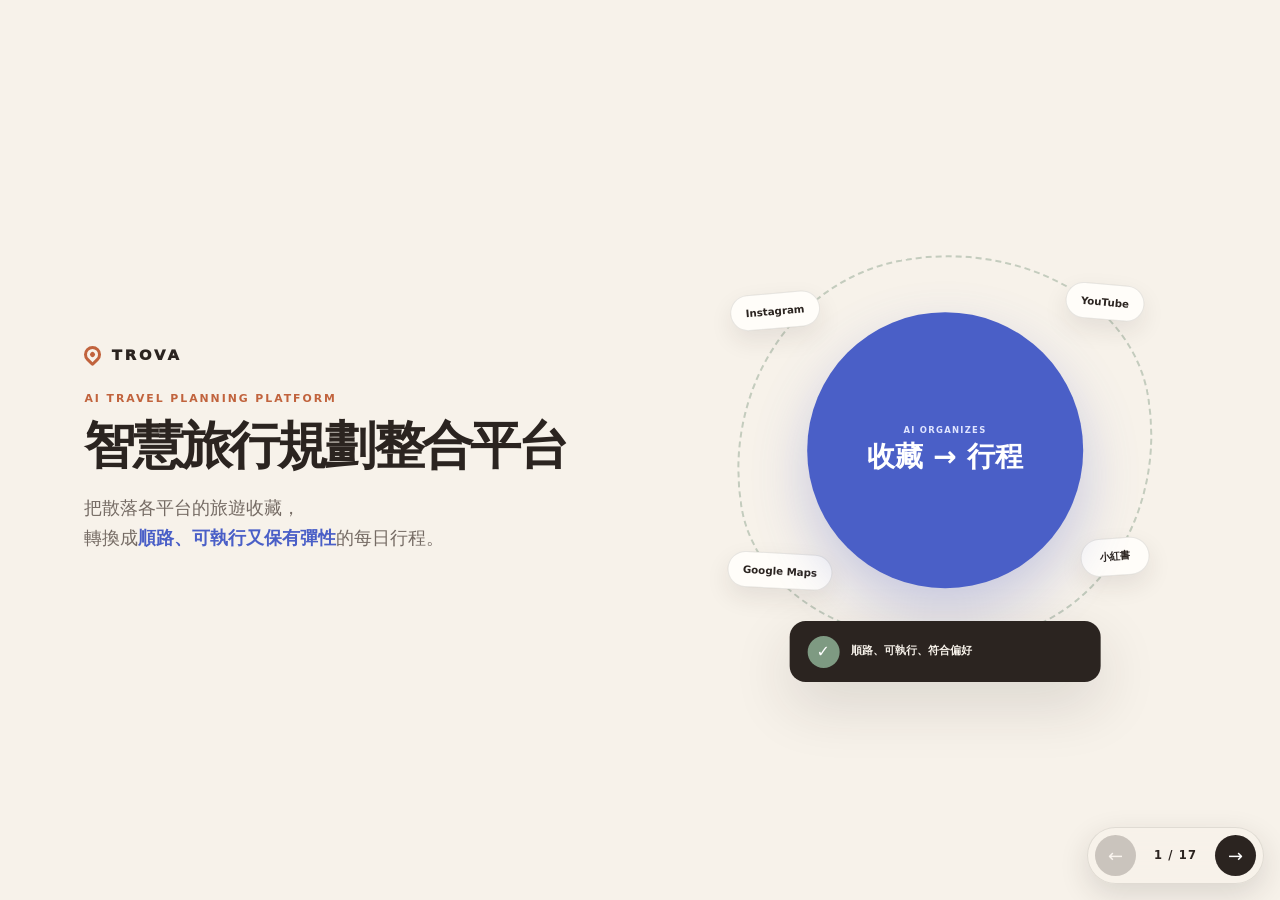
==== commit 42eb3447: "報告last time update" ====
--- a/trova-slides.html
+++ b/trova-slides.html
@@ -87,10 +87,12 @@
 
     /* Cover */
     .cover {
-      grid-template-columns: 1.03fr .97fr;
+      grid-template-columns: minmax(0, 1.03fr) minmax(0, .97fr);
       align-items: center;
       gap: 7%;
     }
+
+    .cover-content { min-width: 0; }
 
     .brand {
       display: flex;
@@ -120,10 +122,11 @@
     }
 
     .cover h1 {
-      max-width: 8.4em;
+      max-width: none;
       margin-bottom: clamp(1.2rem, 2.4vh, 2rem);
-      font-size: clamp(2.8rem, 5.35vw, 6.4rem);
+      font-size: clamp(2.25rem, 4vw, 4.8rem);
       line-height: 1.03;
+      white-space: nowrap;
     }
 
     .cover-copy {
@@ -168,27 +171,37 @@
       box-shadow: 0 10px 24px rgba(43, 36, 32, .09);
     }
 
-    .source-dot:nth-of-type(1) { left: 0; top: 15%; transform: rotate(-5deg); }
-    .source-dot:nth-of-type(2) { right: 5%; top: 2%; transform: rotate(5deg); }
-    .source-dot:nth-of-type(3) { left: -2%; bottom: 19%; transform: rotate(3deg); }
-    .source-dot:nth-of-type(4) { right: -1%; bottom: 13%; transform: rotate(-4deg); }
+    .source-dot:nth-of-type(1) { left: 16%; top: 20%; transform: translate(-50%, -50%) rotate(-5deg); }
+    .source-dot:nth-of-type(2) { left: 82%; top: 18%; transform: translate(-50%, -50%) rotate(5deg); }
+    .source-dot:nth-of-type(3) { left: 17%; top: 76%; transform: translate(-50%, -50%) rotate(3deg); }
+    .source-dot:nth-of-type(4) { left: 84%; top: 73%; transform: translate(-50%, -50%) rotate(-4deg); }
 
     .trova-engine {
       position: absolute;
       left: 50%;
-      top: 47%;
+      top: 50%;
       z-index: 2;
-      display: grid;
-      place-items: center;
-      width: 39%;
+      width: 55%;
       aspect-ratio: 1;
-      padding: 8%;
+      padding: 0;
+      box-sizing: border-box;
       border-radius: 50%;
       background: var(--indigo);
       color: white;
       text-align: center;
       box-shadow: 0 25px 55px rgba(74, 95, 199, .28);
       transform: translate(-50%, -50%);
+    }
+
+    .trova-engine > div {
+      position: absolute;
+      inset: 0;
+      display: flex;
+      flex-direction: column;
+      align-items: center;
+      justify-content: center;
+      width: 100%;
+      height: 100%;
     }
 
     .trova-engine small {
@@ -204,6 +217,7 @@
       display: block;
       font-size: clamp(1.2rem, 2.2vw, 2.45rem);
       line-height: 1.22;
+      white-space: nowrap;
     }
 
     .route-output {
@@ -2121,11 +2135,50 @@
 
     .structure-canvas {
       display: grid;
-      grid-template-rows: 1fr auto;
+      grid-template-rows: auto 1fr auto;
       gap: clamp(1rem, 2vh, 1.7rem);
       min-height: 0;
       padding-top: clamp(1.1rem, 2.4vw, 2.3rem);
       border-top: 1px solid var(--line);
+    }
+
+    .ia-secondary {
+      display: flex;
+      align-items: center;
+      justify-content: center;
+      gap: clamp(.65rem, 1.2vw, 1.15rem);
+      min-width: 0;
+    }
+
+    .ia-secondary > small {
+      color: var(--muted);
+      font-size: clamp(.48rem, .62vw, .66rem);
+      font-weight: 900;
+      letter-spacing: .14em;
+      white-space: nowrap;
+    }
+
+    .ia-secondary-node {
+      display: flex;
+      align-items: baseline;
+      gap: .55rem;
+      min-width: 0;
+      padding: .58rem .9rem;
+      border: 1px solid rgba(43, 36, 32, .12);
+      border-radius: 999px;
+      background: rgba(255, 253, 249, .74);
+    }
+
+    .ia-secondary-node strong {
+      color: var(--ink);
+      font-size: clamp(.72rem, .92vw, 1rem);
+      white-space: nowrap;
+    }
+
+    .ia-secondary-node span {
+      color: var(--muted);
+      font-size: clamp(.56rem, .72vw, .76rem);
+      white-space: nowrap;
     }
 
     .module-map {
@@ -2894,6 +2947,8 @@
       line-height: 1.16;
     }
 
+    .import-entry h3 { white-space: nowrap; }
+
     .prototype-entry-copy {
       margin: 0;
       color: var(--muted);
@@ -2917,10 +2972,14 @@
       height: auto;
     }
 
-    .import-entry .prototype-qr-link {
+    .import-launch {
       grid-column: 2;
-      grid-row: 1 / 4;
+      grid-row: 1 / 5;
       align-self: center;
+      display: flex;
+      flex-direction: column;
+      align-items: center;
+      gap: .75rem;
     }
 
     .prototype-steps {
@@ -2984,13 +3043,14 @@
 
     .planning-shell {
       display: grid;
-      grid-template-columns: auto minmax(0, 1fr);
+      grid-template-columns: minmax(0, 1fr) auto;
       align-items: center;
       gap: clamp(.9rem, 1.7vw, 1.7rem);
       min-height: 0;
     }
 
     .planning-launch {
+      order: 2;
       display: flex;
       flex-direction: column;
       align-items: center;
@@ -3006,6 +3066,7 @@
     .planning-launch .prototype-open:hover { color: white; background: var(--indigo); }
 
     .prototype-branches {
+      order: 1;
       display: grid;
       grid-template-rows: 1fr 1fr;
       gap: clamp(.8rem, 1.6vh, 1.2rem);
@@ -3025,8 +3086,142 @@
     }
 
     .prototype-branch.check {
+      grid-template-columns: minmax(13.5rem, 1fr) minmax(0, 1fr);
       border-left-color: var(--sage);
       background: rgba(126, 154, 130, .09);
+    }
+
+    .prototype-branch.check h4 {
+      font-size: clamp(.95rem, 1.25vw, 1.38rem);
+      white-space: nowrap;
+    }
+
+    .prototype-card-grid {
+      display: grid;
+      grid-template-columns: minmax(12rem, .64fr) minmax(15rem, .82fr) minmax(0, 1.54fr);
+      gap: clamp(.8rem, 1.45vw, 1.4rem);
+      min-height: 0;
+      padding-top: clamp(1rem, 2vh, 1.5rem);
+      border-top: 1px solid var(--line);
+    }
+
+    .prototype-card {
+      display: grid;
+      grid-template-rows: auto 1fr auto;
+      min-width: 0;
+      padding: clamp(1rem, 1.55vw, 1.5rem);
+      border: 1px solid rgba(43, 36, 32, .12);
+      border-radius: 1rem;
+      background: rgba(255, 253, 249, .82);
+    }
+
+    .prototype-card.onboarding {
+      border-style: dashed;
+      background: rgba(43, 36, 32, .025);
+    }
+
+    .prototype-card.import { border-top: 5px solid var(--terracotta); }
+    .prototype-card.planning { border-top: 5px solid var(--indigo); }
+    .prototype-card.onboarding .prototype-flow-code { color: var(--muted); }
+    .prototype-card.planning .prototype-flow-code { color: var(--indigo); }
+
+    .prototype-card h3 {
+      margin: .42rem 0 .5rem;
+      font-family: var(--serif);
+      font-size: clamp(1.25rem, 1.75vw, 2rem);
+      line-height: 1.16;
+    }
+
+    .prototype-card-copy {
+      margin: 0;
+      color: var(--muted);
+      font-size: clamp(.65rem, .78vw, .86rem);
+      line-height: 1.5;
+    }
+
+    .prototype-card-steps {
+      display: grid;
+      align-content: center;
+      gap: .65rem;
+      margin: 1rem 0;
+      padding: 0;
+      list-style: none;
+    }
+
+    .prototype-card-steps li {
+      display: flex;
+      align-items: center;
+      gap: .55rem;
+      font-size: clamp(.65rem, .8vw, .88rem);
+      font-weight: 750;
+    }
+
+    .prototype-card-steps span {
+      display: grid;
+      place-items: center;
+      flex: 0 0 auto;
+      width: 1.6rem;
+      height: 1.6rem;
+      border-radius: 50%;
+      color: white;
+      background: var(--terracotta);
+      font-size: .56rem;
+      font-weight: 900;
+    }
+
+    .onboarding .prototype-card-steps span { background: #8a8580; }
+    .planning .prototype-open { border-color: var(--indigo); color: var(--indigo); }
+    .planning .prototype-open:hover { color: white; background: var(--indigo); }
+
+    .prototype-card .prototype-open {
+      width: 100%;
+      margin-top: 0;
+      box-sizing: border-box;
+    }
+
+    .prototype-card-branches {
+      display: grid;
+      align-content: center;
+      gap: clamp(.7rem, 1.25vh, 1rem);
+      margin: 1rem 0;
+    }
+
+    .prototype-card-branches .prototype-branch {
+      grid-template-columns: minmax(9rem, .9fr) minmax(0, 1.1fr);
+      padding: clamp(.7rem, 1vw, .95rem);
+    }
+
+    .prototype-card-branches .prototype-branch.check {
+      grid-template-columns: minmax(12rem, 1fr) minmax(0, 1fr);
+    }
+
+    .prototype-legacy { display: none; }
+
+    @media (max-width: 700px) {
+      .prototype-card-grid {
+        grid-template-columns: .72fr .9fr 1.38fr;
+        gap: .45rem;
+        padding-top: .55rem;
+      }
+
+      .prototype-card { padding: .58rem; border-radius: .6rem; }
+      .prototype-card.import,
+      .prototype-card.planning { border-top-width: 3px; }
+      .prototype-card h3 { margin: .2rem 0 .25rem; font-size: .72rem; }
+      .prototype-card-copy { font-size: .34rem; line-height: 1.35; }
+      .prototype-card-steps { gap: .3rem; margin: .45rem 0; }
+      .prototype-card-steps li { gap: .28rem; font-size: .34rem; }
+      .prototype-card-steps span { width: .9rem; height: .9rem; font-size: .28rem; }
+      .prototype-card .prototype-flow-code { font-size: .3rem; }
+      .prototype-card .prototype-open { padding: .38rem .42rem; font-size: .31rem; }
+      .prototype-card-branches { gap: .35rem; margin: .45rem 0; }
+      .prototype-card-branches .prototype-branch,
+      .prototype-card-branches .prototype-branch.check {
+        grid-template-columns: 5.8rem 1fr;
+        gap: .38rem;
+        padding: .4rem;
+      }
+      .prototype-card-branches .prototype-branch.check h4 { font-size: .5rem; }
     }
 
     .branch-role {
@@ -3382,11 +3577,11 @@
 
       .brand { margin-bottom: .8rem; font-size: .72rem; }
       .cover .eyebrow { font-size: .52rem; margin-bottom: .5rem; }
-      .cover h1 { max-width: 7.5em; margin-bottom: .7rem; font-size: clamp(2.25rem, 11vw, 3.5rem); }
+      .cover h1 { max-width: 7.5em; margin-bottom: .7rem; font-size: clamp(2.25rem, 11vw, 3.5rem); white-space: normal; }
       .cover-copy { max-width: 23em; font-size: clamp(.74rem, 3.25vw, .95rem); line-height: 1.5; }
       .hero-flow { justify-self: center; width: min(92%, 37vh); }
       .source-dot { min-width: 3.1rem; padding: .48rem .62rem; font-size: .5rem; }
-      .trova-engine { width: 36%; }
+      .trova-engine { width: 52%; }
       .trova-engine small { font-size: .4rem; }
       .trova-engine strong { font-size: clamp(.82rem, 4.1vw, 1.2rem); }
       .route-output { width: 68%; padding: .62rem .72rem; border-radius: .7rem; }
@@ -3888,6 +4083,12 @@
         gap: .45rem;
         padding-top: .6rem;
       }
+
+      .ia-secondary { gap: .3rem; }
+      .ia-secondary > small { font-size: .29rem; }
+      .ia-secondary-node { gap: .25rem; padding: .3rem .46rem; }
+      .ia-secondary-node strong { font-size: .42rem; }
+      .ia-secondary-node span { font-size: .3rem; }
 
       .module-map {
         grid-template-columns: 1fr;
@@ -4110,9 +4311,10 @@
         border-right: 0;
         border-bottom: 1px solid var(--line);
       }
-      .import-entry .prototype-qr-link {
+      .import-launch {
         grid-column: 1;
-        grid-row: 1 / 4;
+        grid-row: 1 / 5;
+        gap: .35rem;
       }
       .prototype-flow-code { font-size: .34rem; }
       .prototype-entry h3 { margin: .2rem 0; font-size: .78rem; }
@@ -4121,15 +4323,17 @@
       .prototype-steps { grid-column: 2; gap: .25rem; margin: .3rem 0 0; }
       .prototype-steps li { grid-template-columns: 1rem 1fr; gap: .3rem; font-size: .36rem; }
       .prototype-steps span { width: 1rem; height: 1rem; font-size: .28rem; }
-      .import-entry .prototype-open { grid-column: 3; grid-row: 1 / 4; align-self: center; }
+      .import-launch .prototype-open { margin-top: 0; }
       .prototype-open { margin-top: 0; padding: .4rem .52rem; font-size: .34rem; }
       .planning-entry { grid-template-rows: auto 1fr; gap: .4rem; }
-      .planning-shell { grid-template-columns: auto 1fr; gap: .55rem; }
+      .planning-shell { grid-template-columns: 1fr auto; gap: .55rem; }
       .planning-launch { gap: .35rem; }
       .prototype-branches { gap: .35rem; }
       .prototype-branch { grid-template-columns: 5.8rem 1fr; gap: .4rem; padding: .45rem; border-left-width: 3px; border-radius: 0 .45rem .45rem 0; }
+      .prototype-branch.check { grid-template-columns: 7.8rem 1fr; }
       .branch-role { margin-bottom: .18rem; font-size: .3rem; }
       .prototype-branch h4 { font-size: .64rem; }
+      .prototype-branch.check h4 { font-size: .54rem; }
       .branch-steps { gap: .2rem; font-size: .34rem; }
       .branch-steps span:not(:last-child)::after { margin-left: .2rem; }
 
@@ -4211,7 +4415,7 @@
         <p class="brand"><span class="brand-mark" aria-hidden="true"></span>TROVA</p>
         <p class="eyebrow">AI Travel Planning Platform</p>
         <h1>智慧旅行規劃整合平台</h1>
-        <p class="cover-copy">把散落各平台的旅遊收藏，轉換成<strong>順路、可執行又保有彈性</strong>的每日行程。</p>
+        <p class="cover-copy">把散落各平台的旅遊收藏，<br>轉換成<strong>順路、可執行又保有彈性</strong>的每日行程。</p>
       </div>
 
       <div class="hero-flow" aria-label="跨平台收藏經 Trova 轉換為每日行程的示意圖">
@@ -4223,7 +4427,7 @@
         <div class="trova-engine">
           <div><small>AI ORGANIZES</small><strong>收藏 → 行程</strong></div>
         </div>
-        <div class="route-output"><span>順路、可執行、保有候補彈性</span></div>
+        <div class="route-output"><span>順路、可執行、符合偏好</span></div>
       </div>
     </section>
 
@@ -4628,17 +4832,29 @@
       </div>
     </section>
 
-    <section class="slide structure-slide" aria-label="Slide 12：Product Structure / IA">
+    <section class="slide structure-slide" aria-label="Slide 12：Information Architecture">
       <header class="slide-header">
         <div>
-          <p class="eyebrow">Product Structure / IA</p>
-          <h2>三個核心模組，串起收藏、安排與檢查</h2>
-          <p class="structure-lede">每個模組各司其職，讓跨平台靈感能一路延續為可實際執行的行程。</p>
+          <p class="eyebrow">Information Architecture</p>
+          <h2>從收藏到行程，資訊如何被組織</h2>
+          <p class="structure-lede">以三個核心模組承接規劃任務，並透過探索與個人設定補足完整使用情境。</p>
         </div>
-        <div class="slide-index">11 — PRODUCT STRUCTURE</div>
+        <div class="slide-index">11 — INFORMATION ARCHITECTURE</div>
       </header>
 
       <div class="structure-canvas">
+        <nav class="ia-secondary" aria-label="Trova 次要資訊入口">
+          <small>SUPPORTING ENTRY</small>
+          <div class="ia-secondary-node">
+            <strong>探索</strong>
+            <span>搜尋景點 · 景點詳情</span>
+          </div>
+          <div class="ia-secondary-node">
+            <strong>個人</strong>
+            <span>偏好 · 帳號設定</span>
+          </div>
+        </nav>
+
         <div class="module-map" aria-label="Trova 三個核心產品模組">
           <article class="module-card collect" data-number="01">
             <small class="module-kicker">CORE MODULE 01</small>
@@ -4881,13 +5097,62 @@
       <header class="slide-header">
         <div>
           <p class="eyebrow">Interactive Prototype</p>
-          <h2>兩個操作入口，完整體驗三條核心任務</h2>
-          <p class="prototype-lede">掃描 QR Code 或點擊連結，從指定起始畫面開始操作。</p>
+          <h2>三個操作入口，體驗完整產品流程</h2>
+          <p class="prototype-lede">點擊連結，從指定起始畫面開始操作。</p>
         </div>
         <div class="slide-index">14 — PROTOTYPE</div>
       </header>
 
-      <div class="prototype-body">
+      <div class="prototype-card-grid">
+        <article class="prototype-card onboarding">
+          <div>
+            <small class="prototype-flow-code">FLOW 0 · ONBOARDING</small>
+            <h3>登入／註冊</h3>
+            <p class="prototype-card-copy">建立帳號或登入，進入個人化的旅行規劃空間。</p>
+          </div>
+          <ol class="prototype-card-steps" aria-label="登入註冊流程">
+            <li><span>01</span>選擇登入或註冊</li>
+            <li><span>02</span>輸入帳號資料</li>
+            <li><span>03</span>進入平台</li>
+          </ol>
+          <a class="prototype-open" href="https://www.figma.com/proto/P8P8AbsbsKqyPCSUFf32wj/%E6%99%BA%E6%85%A7%E6%97%85%E8%A1%8C%E8%A6%8F%E5%8A%83%E6%95%B4%E5%90%88%E5%B9%B3%E5%8F%B0%E5%B0%88%E6%A1%88_Wireframe--Copy-?node-id=1010-16597&amp;p=f&amp;t=EDMtuD9WQnIYpXCE-1&amp;scaling=scale-down&amp;content-scaling=fixed&amp;page-id=1010%3A16129&amp;starting-point-node-id=1010%3A16597" target="_blank" rel="noopener noreferrer">OPEN PROTOTYPE</a>
+        </article>
+
+        <article class="prototype-card import">
+          <div>
+            <small class="prototype-flow-code">FLOW A · IMPORT</small>
+            <h3>跨平台匯入收藏</h3>
+            <p class="prototype-card-copy">從空收藏開始，把外部旅行靈感轉成可使用的景點資料。</p>
+          </div>
+          <ol class="prototype-card-steps" aria-label="跨平台匯入收藏流程">
+            <li><span>01</span>匯入外部連結</li>
+            <li><span>02</span>AI 擷取資訊</li>
+            <li><span>03</span>確認並收藏</li>
+          </ol>
+          <a class="prototype-open" href="https://www.figma.com/proto/P8P8AbsbsKqyPCSUFf32wj/%E6%99%BA%E6%85%A7%E6%97%85%E8%A1%8C%E8%A6%8F%E5%8A%83%E6%95%B4%E5%90%88%E5%B9%B3%E5%8F%B0%E5%B0%88%E6%A1%88_Wireframe--Copy-?node-id=1010-8563&amp;t=ztQyWOwbQydHEElx-1&amp;scaling=scale-down&amp;content-scaling=fixed&amp;page-id=1010%3A3506&amp;starting-point-node-id=1010%3A8563&amp;show-proto-sidebar=1" target="_blank" rel="noopener noreferrer">OPEN PROTOTYPE</a>
+        </article>
+
+        <article class="prototype-card planning">
+          <div>
+            <small class="prototype-flow-code">FLOW B + C · PLANNING HUB</small>
+            <h3>行程規劃中心</h3>
+            <p class="prototype-card-copy">從同一個行程詳情頁，選擇交給 AI 安排或自行規劃。</p>
+          </div>
+          <div class="prototype-card-branches">
+            <section class="prototype-branch" aria-label="Flow B 交給 AI 安排">
+              <div><small class="branch-role">FLOW B · AI 是安排者</small><h4>交給 AI 安排</h4></div>
+              <div class="branch-steps"><span>選擇景點</span><span>設定條件</span><span>AI 建議順序</span><span>套用</span></div>
+            </section>
+            <section class="prototype-branch check" aria-label="Flow C 自己安排並由 AI 即時健檢">
+              <div><small class="branch-role">FLOW C · AI 是協作者</small><h4>自己安排，AI 即時健檢</h4></div>
+              <div class="branch-steps"><span>自行調整</span><span>偵測衝突</span><span>展開建議</span><span>手動修正</span></div>
+            </section>
+          </div>
+          <a class="prototype-open" href="https://www.figma.com/proto/P8P8AbsbsKqyPCSUFf32wj/%E6%99%BA%E6%85%A7%E6%97%85%E8%A1%8C%E8%A6%8F%E5%8A%83%E6%95%B4%E5%90%88%E5%B9%B3%E5%8F%B0%E5%B0%88%E6%A1%88_Wireframe--Copy-?node-id=850-2335&amp;p=f&amp;t=8YlaVL55zQo1KmJU-1&amp;scaling=scale-down&amp;content-scaling=fixed&amp;page-id=311%3A1462&amp;starting-point-node-id=850%3A2335&amp;show-proto-sidebar=1" target="_blank" rel="noopener noreferrer">OPEN PROTOTYPE</a>
+        </article>
+      </div>
+
+      <div class="prototype-body prototype-legacy" aria-hidden="true">
         <article class="prototype-entry import-entry">
           <div>
             <small class="prototype-flow-code">FLOW A · IMPORT</small>
@@ -4895,9 +5160,9 @@
             <p class="prototype-entry-copy">從空收藏開始，把外部旅行靈感轉成可使用的景點資料。</p>
           </div>
 
-          <a class="prototype-qr-link" href="https://www.figma.com/proto/P8P8AbsbsKqyPCSUFf32wj/%E6%99%BA%E6%85%A7%E6%97%85%E8%A1%8C%E8%A6%8F%E5%8A%83%E6%95%B4%E5%90%88%E5%B9%B3%E5%8F%B0%E5%B0%88%E6%A1%88_Wireframe--Copy-?node-id=1010-8563&amp;t=mexpldVmq1l2kP8p-1&amp;scaling=scale-down&amp;content-scaling=fixed&amp;page-id=1010%3A3506&amp;starting-point-node-id=1010%3A8563&amp;show-proto-sidebar=1" target="_blank" rel="noopener noreferrer" aria-label="開啟跨平台匯入收藏 Prototype">
-            <img src="assets/slide15/prototype-import-qr.png" alt="跨平台匯入收藏 Prototype QR Code">
-          </a>
+          <div class="import-launch">
+          <a class="prototype-open" href="https://www.figma.com/proto/P8P8AbsbsKqyPCSUFf32wj/%E6%99%BA%E6%85%A7%E6%97%85%E8%A1%8C%E8%A6%8F%E5%8A%83%E6%95%B4%E5%90%88%E5%B9%B3%E5%8F%B0%E5%B0%88%E6%A1%88_Wireframe--Copy-?node-id=1010-8563&amp;t=ztQyWOwbQydHEElx-1&amp;scaling=scale-down&amp;content-scaling=fixed&amp;page-id=1010%3A3506&amp;starting-point-node-id=1010%3A8563&amp;show-proto-sidebar=1" target="_blank" rel="noopener noreferrer">OPEN PROTOTYPE</a>
+          </div>
 
           <ol class="prototype-steps" aria-label="跨平台匯入收藏流程">
             <li><span>01</span>空收藏</li>
@@ -4906,7 +5171,6 @@
             <li><span>04</span>收藏成功</li>
           </ol>
 
-          <a class="prototype-open" href="https://www.figma.com/proto/P8P8AbsbsKqyPCSUFf32wj/%E6%99%BA%E6%85%A7%E6%97%85%E8%A1%8C%E8%A6%8F%E5%8A%83%E6%95%B4%E5%90%88%E5%B9%B3%E5%8F%B0%E5%B0%88%E6%A1%88_Wireframe--Copy-?node-id=1010-8563&amp;t=mexpldVmq1l2kP8p-1&amp;scaling=scale-down&amp;content-scaling=fixed&amp;page-id=1010%3A3506&amp;starting-point-node-id=1010%3A8563&amp;show-proto-sidebar=1" target="_blank" rel="noopener noreferrer">OPEN PROTOTYPE</a>
         </article>
 
         <article class="prototype-entry planning-entry">
@@ -4918,10 +5182,7 @@
 
           <div class="planning-shell">
             <div class="planning-launch">
-              <a class="prototype-qr-link" href="https://www.figma.com/proto/P8P8AbsbsKqyPCSUFf32wj/%E6%99%BA%E6%85%A7%E6%97%85%E8%A1%8C%E8%A6%8F%E5%8A%83%E6%95%B4%E5%90%88%E5%B9%B3%E5%8F%B0%E5%B0%88%E6%A1%88_Wireframe--Copy-?node-id=850-2335&amp;t=8rzF0aGjN3IgLsdy-1&amp;scaling=scale-down&amp;content-scaling=fixed&amp;page-id=311%3A1462&amp;starting-point-node-id=850%3A2335&amp;show-proto-sidebar=1" target="_blank" rel="noopener noreferrer" aria-label="開啟行程規劃中心 Prototype">
-                <img src="assets/slide15/prototype-planning-qr.png" alt="行程規劃中心 Prototype QR Code">
-              </a>
-              <a class="prototype-open" href="https://www.figma.com/proto/P8P8AbsbsKqyPCSUFf32wj/%E6%99%BA%E6%85%A7%E6%97%85%E8%A1%8C%E8%A6%8F%E5%8A%83%E6%95%B4%E5%90%88%E5%B9%B3%E5%8F%B0%E5%B0%88%E6%A1%88_Wireframe--Copy-?node-id=850-2335&amp;t=8rzF0aGjN3IgLsdy-1&amp;scaling=scale-down&amp;content-scaling=fixed&amp;page-id=311%3A1462&amp;starting-point-node-id=850%3A2335&amp;show-proto-sidebar=1" target="_blank" rel="noopener noreferrer">OPEN PROTOTYPE</a>
+          <a class="prototype-open" href="https://www.figma.com/proto/P8P8AbsbsKqyPCSUFf32wj/%E6%99%BA%E6%85%A7%E6%97%85%E8%A1%8C%E8%A6%8F%E5%8A%83%E6%95%B4%E5%90%88%E5%B9%B3%E5%8F%B0%E5%B0%88%E6%A1%88_Wireframe--Copy-?node-id=850-2335&amp;p=f&amp;t=8YlaVL55zQo1KmJU-1&amp;scaling=scale-down&amp;content-scaling=fixed&amp;page-id=311%3A1462&amp;starting-point-node-id=850%3A2335&amp;show-proto-sidebar=1" target="_blank" rel="noopener noreferrer">OPEN PROTOTYPE</a>
             </div>
 
             <div class="prototype-branches">
